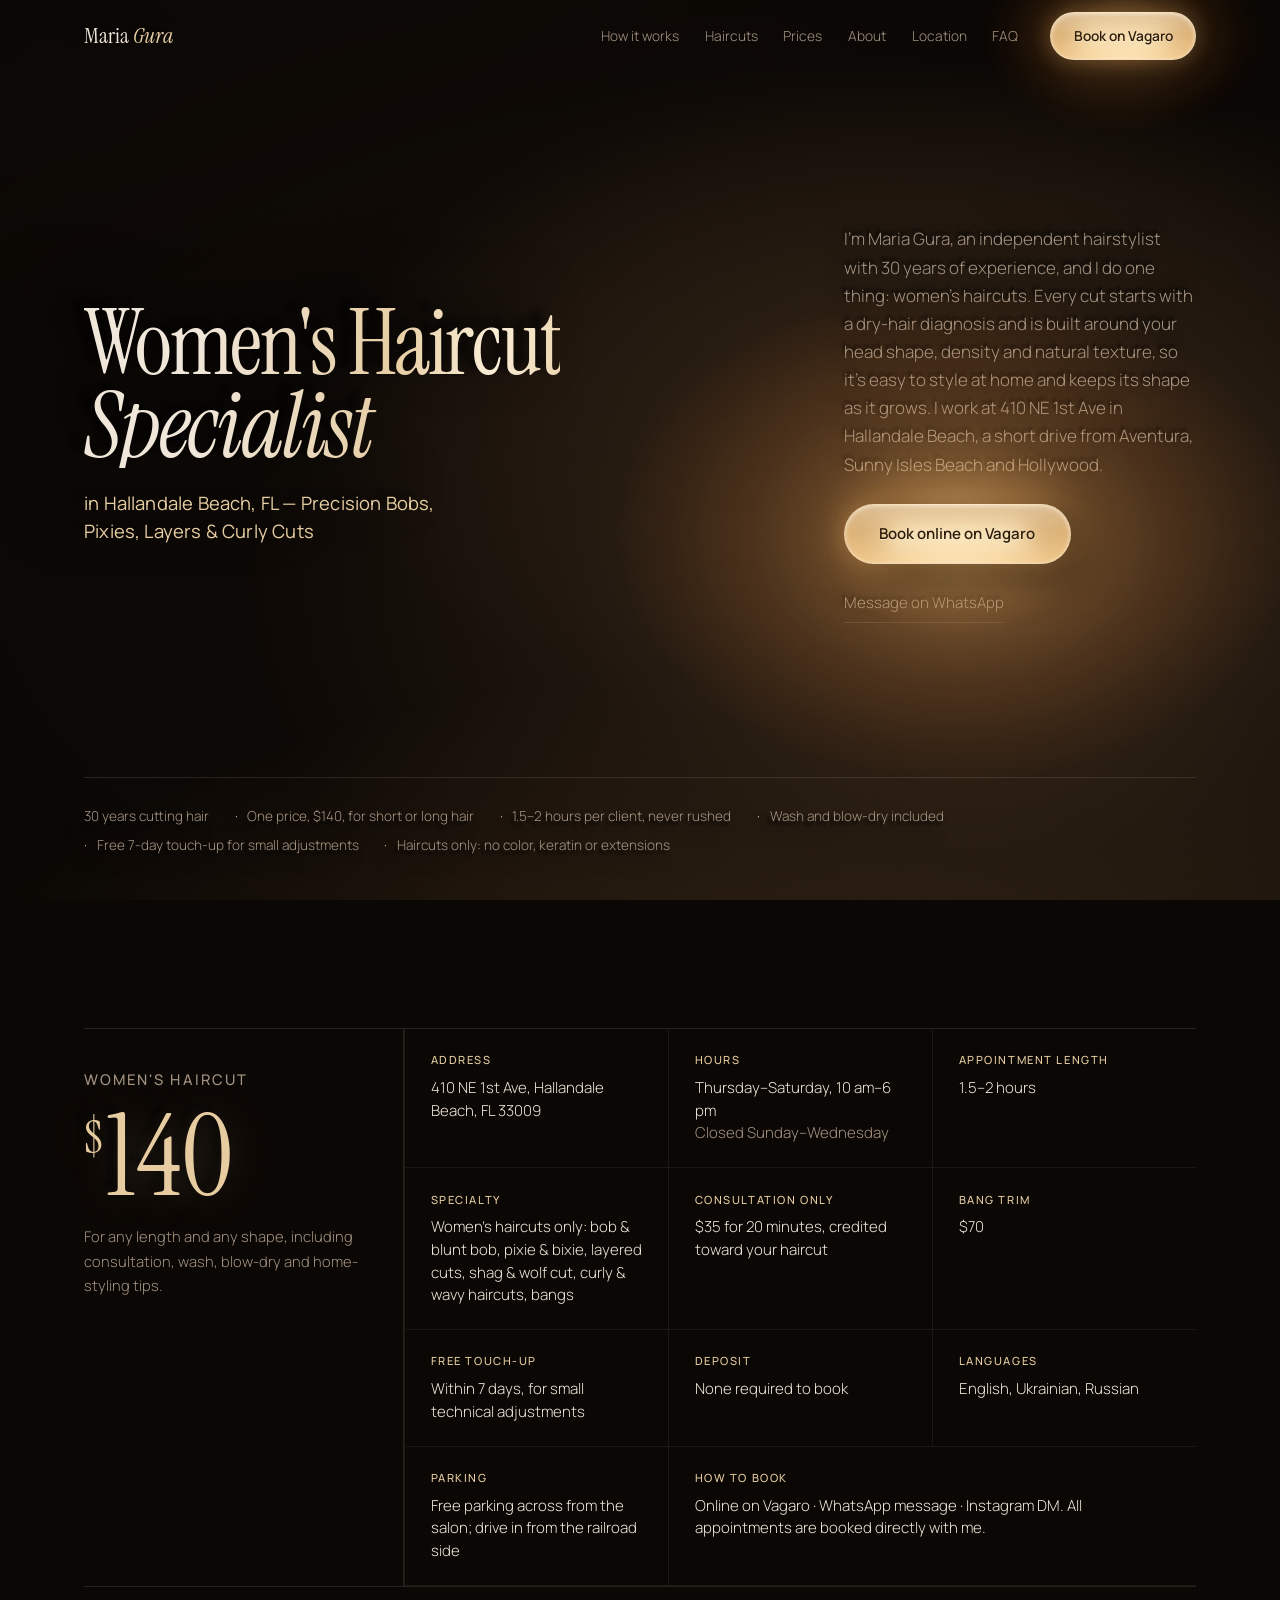
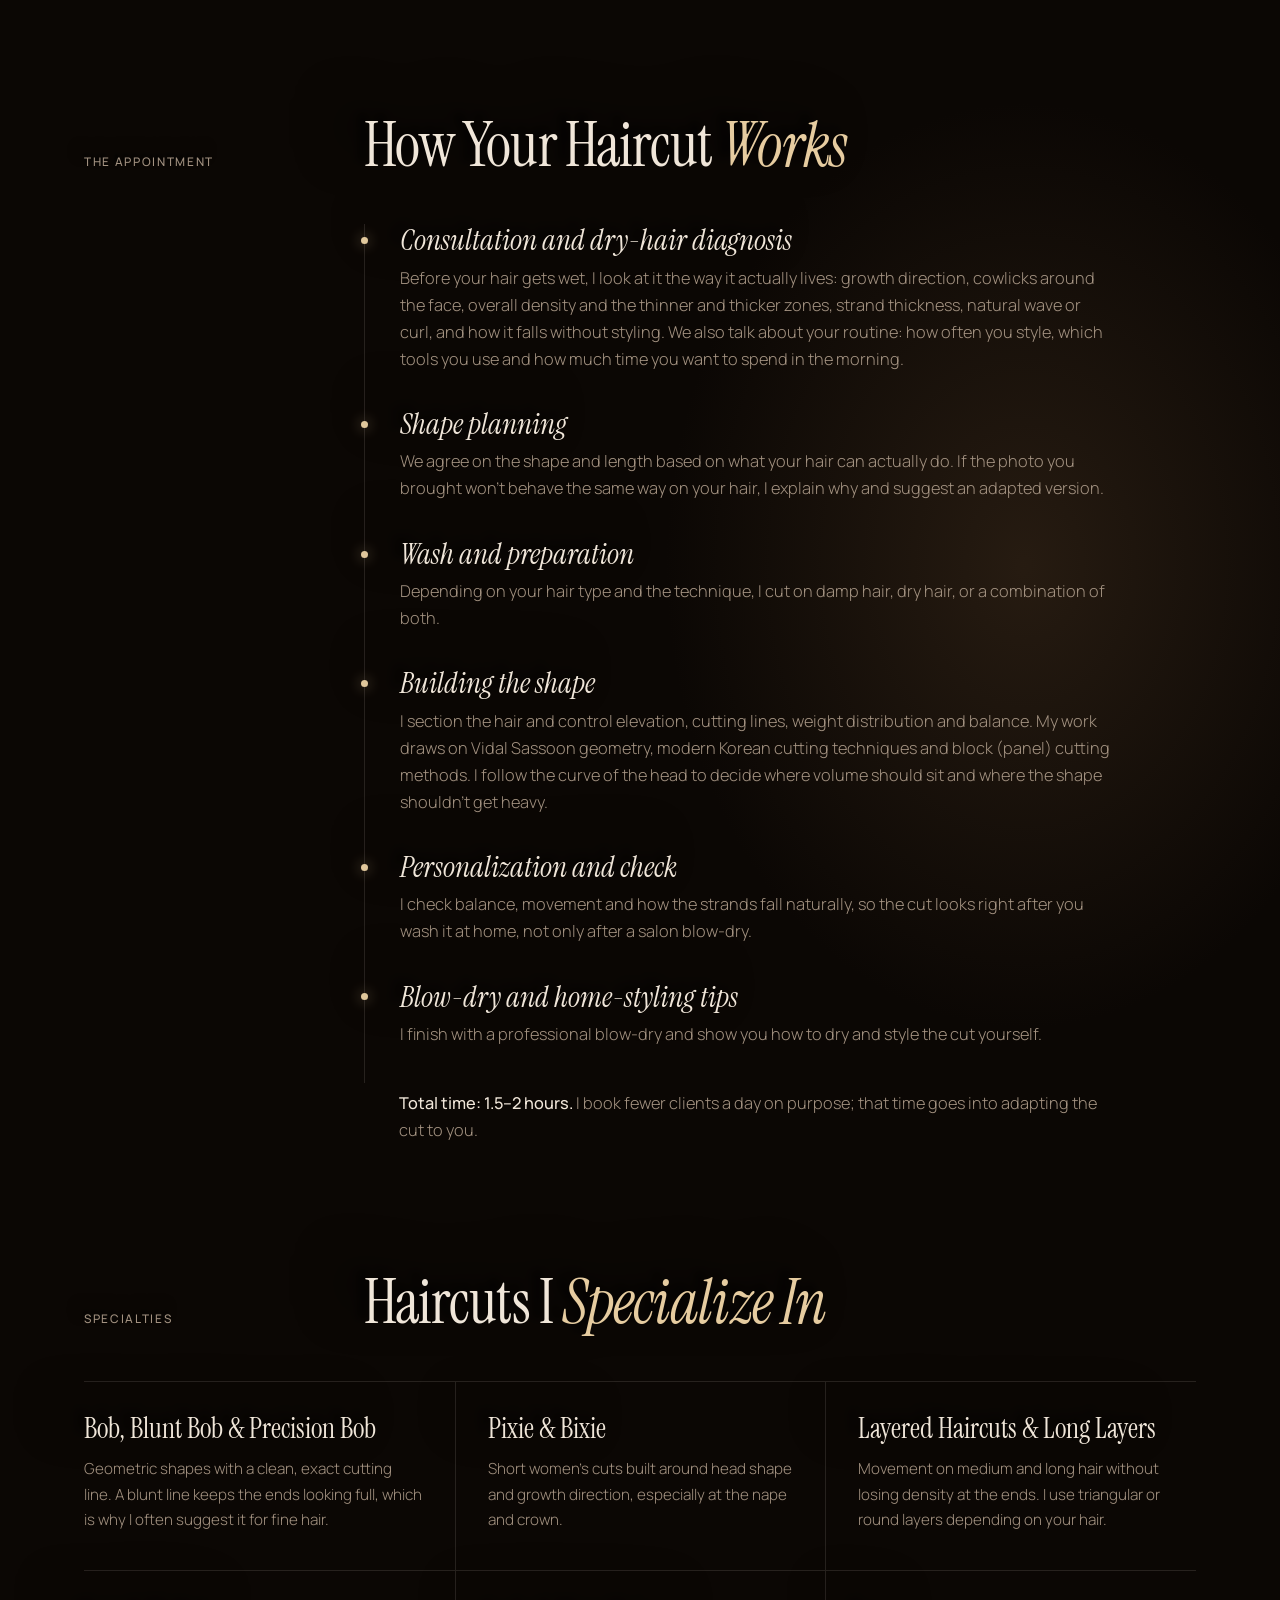
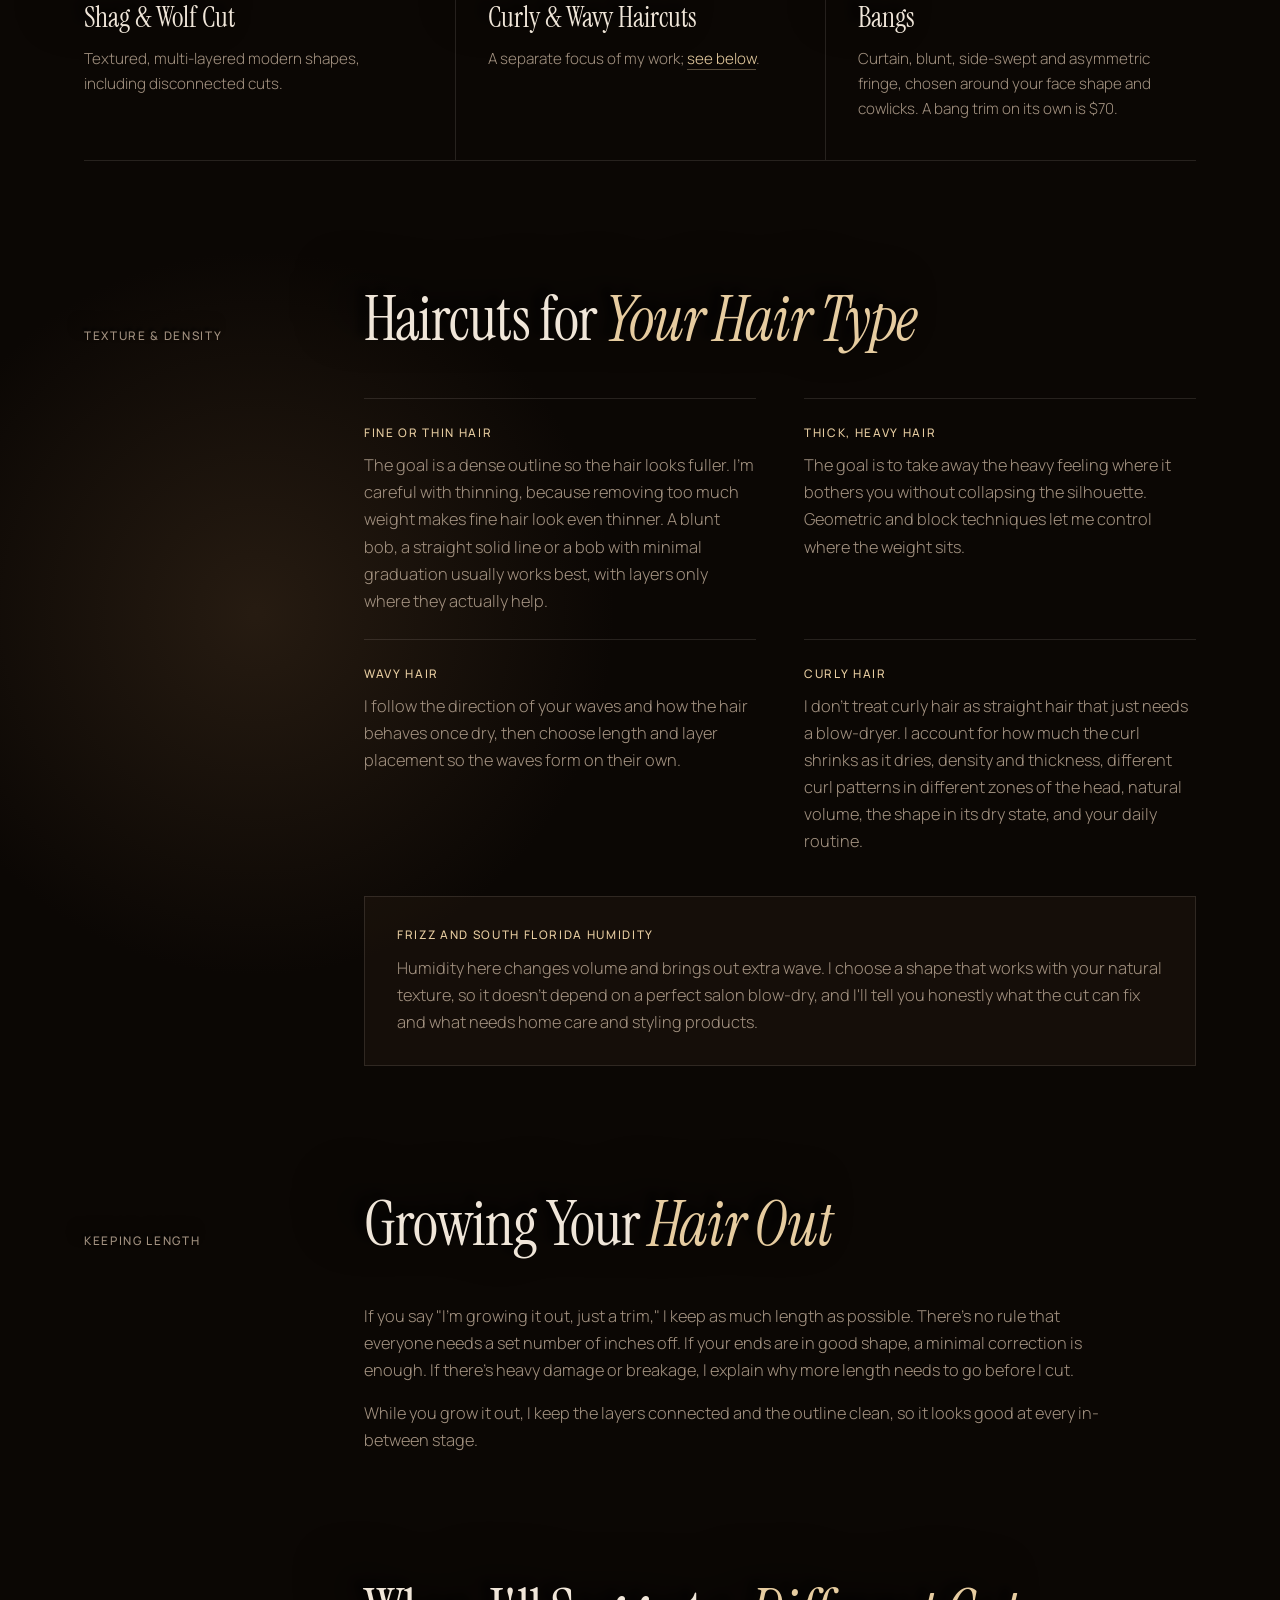
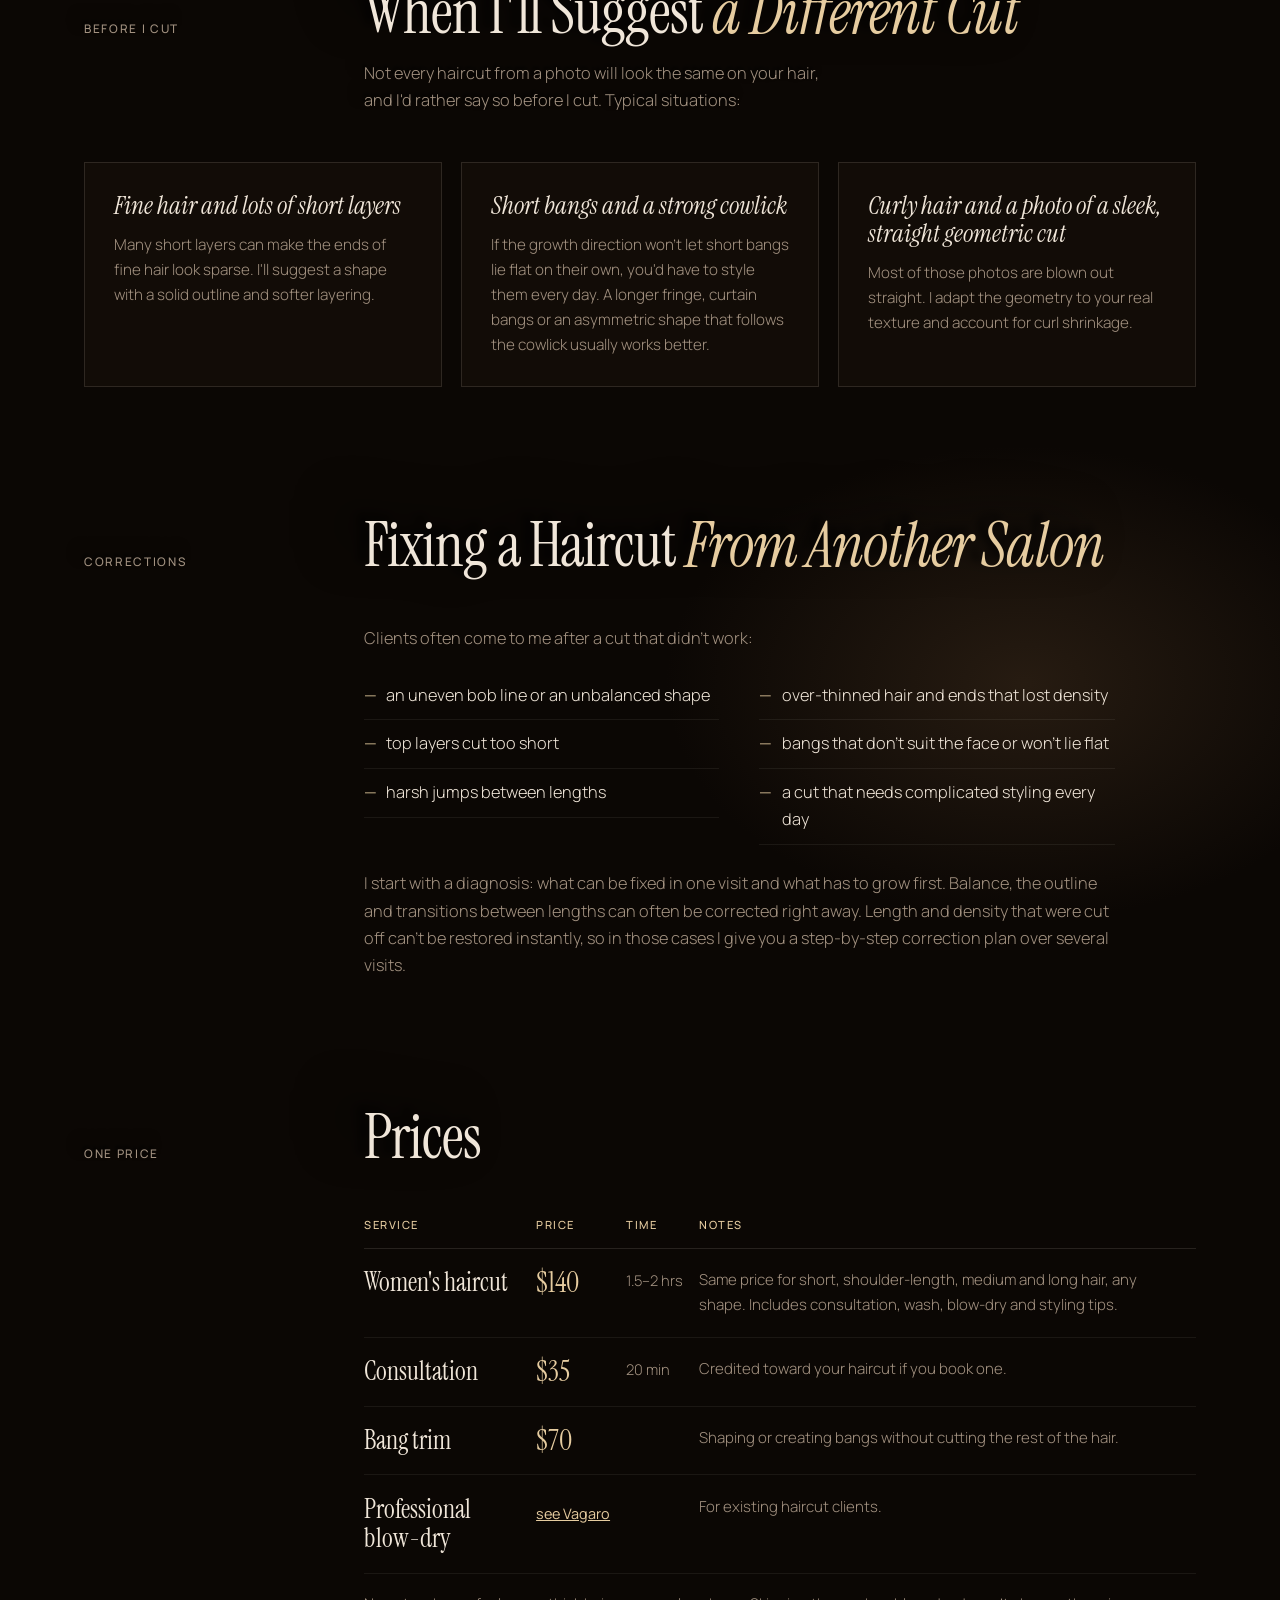
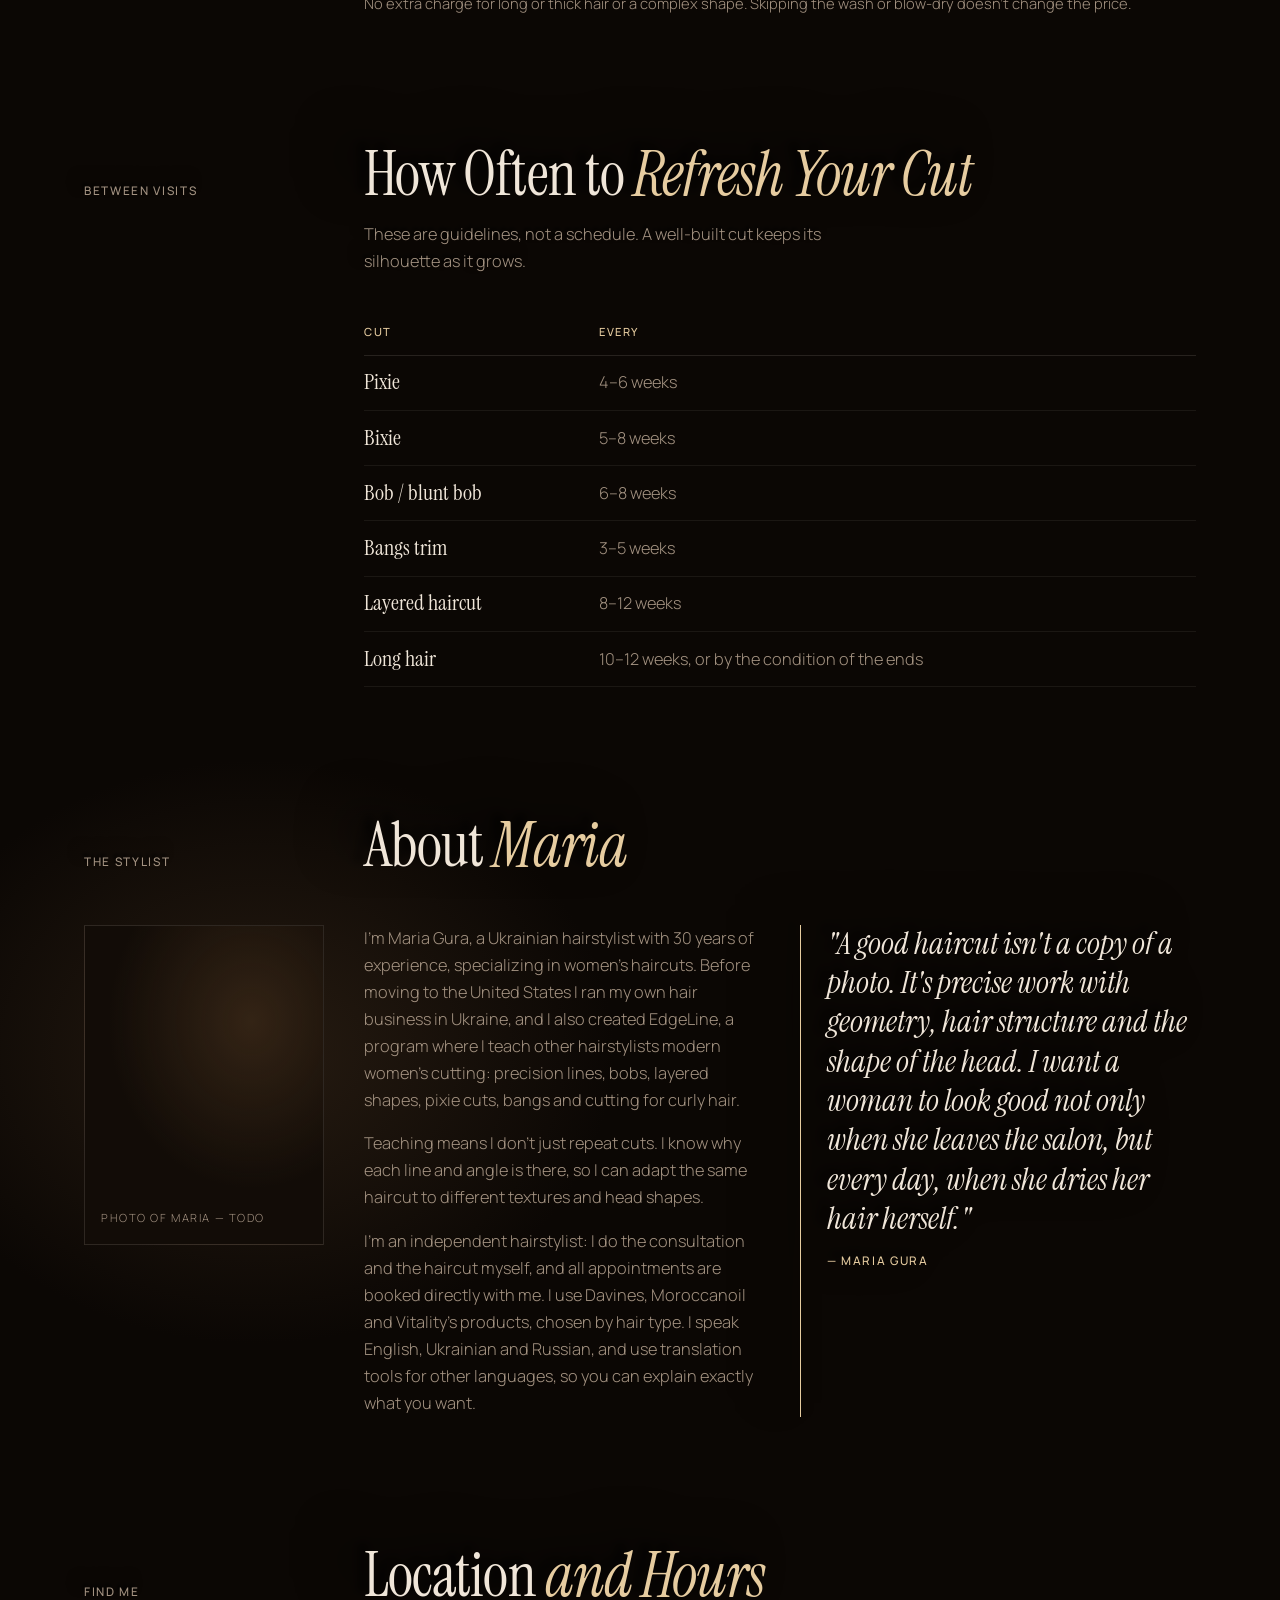
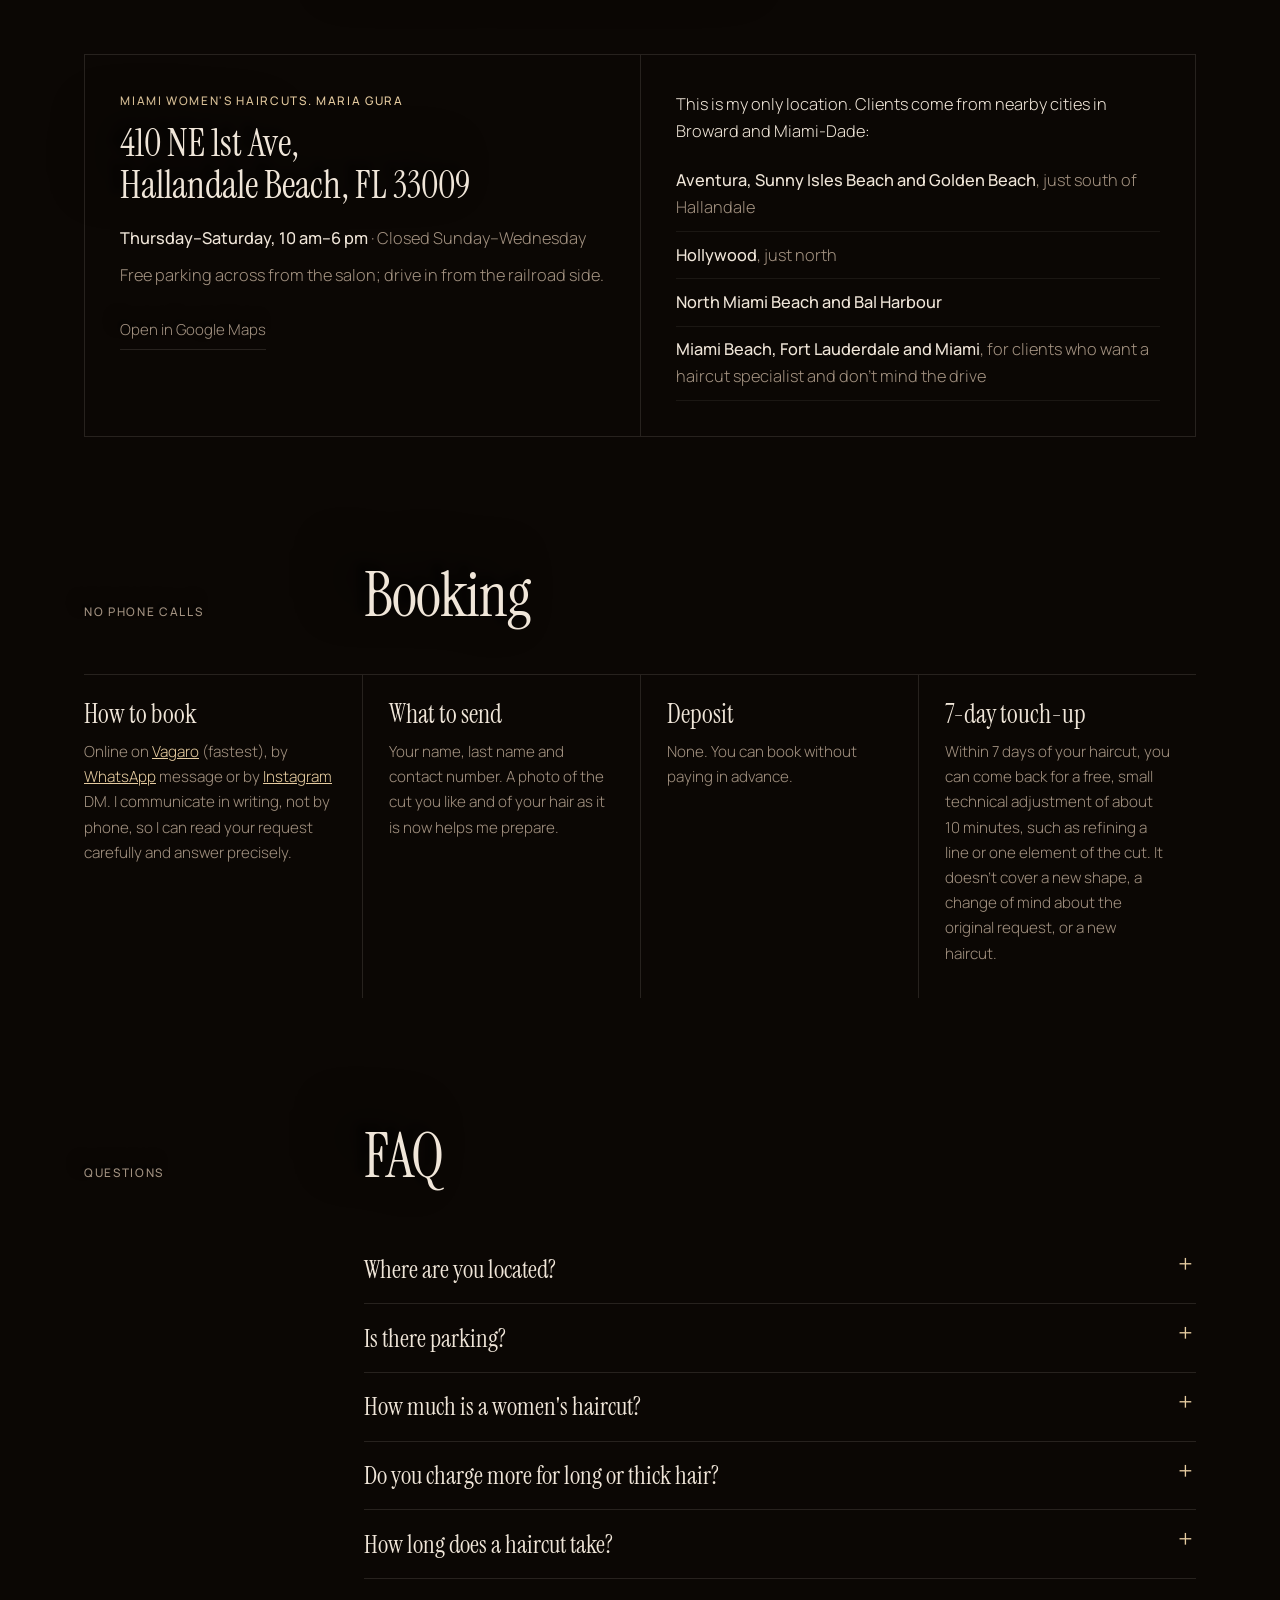
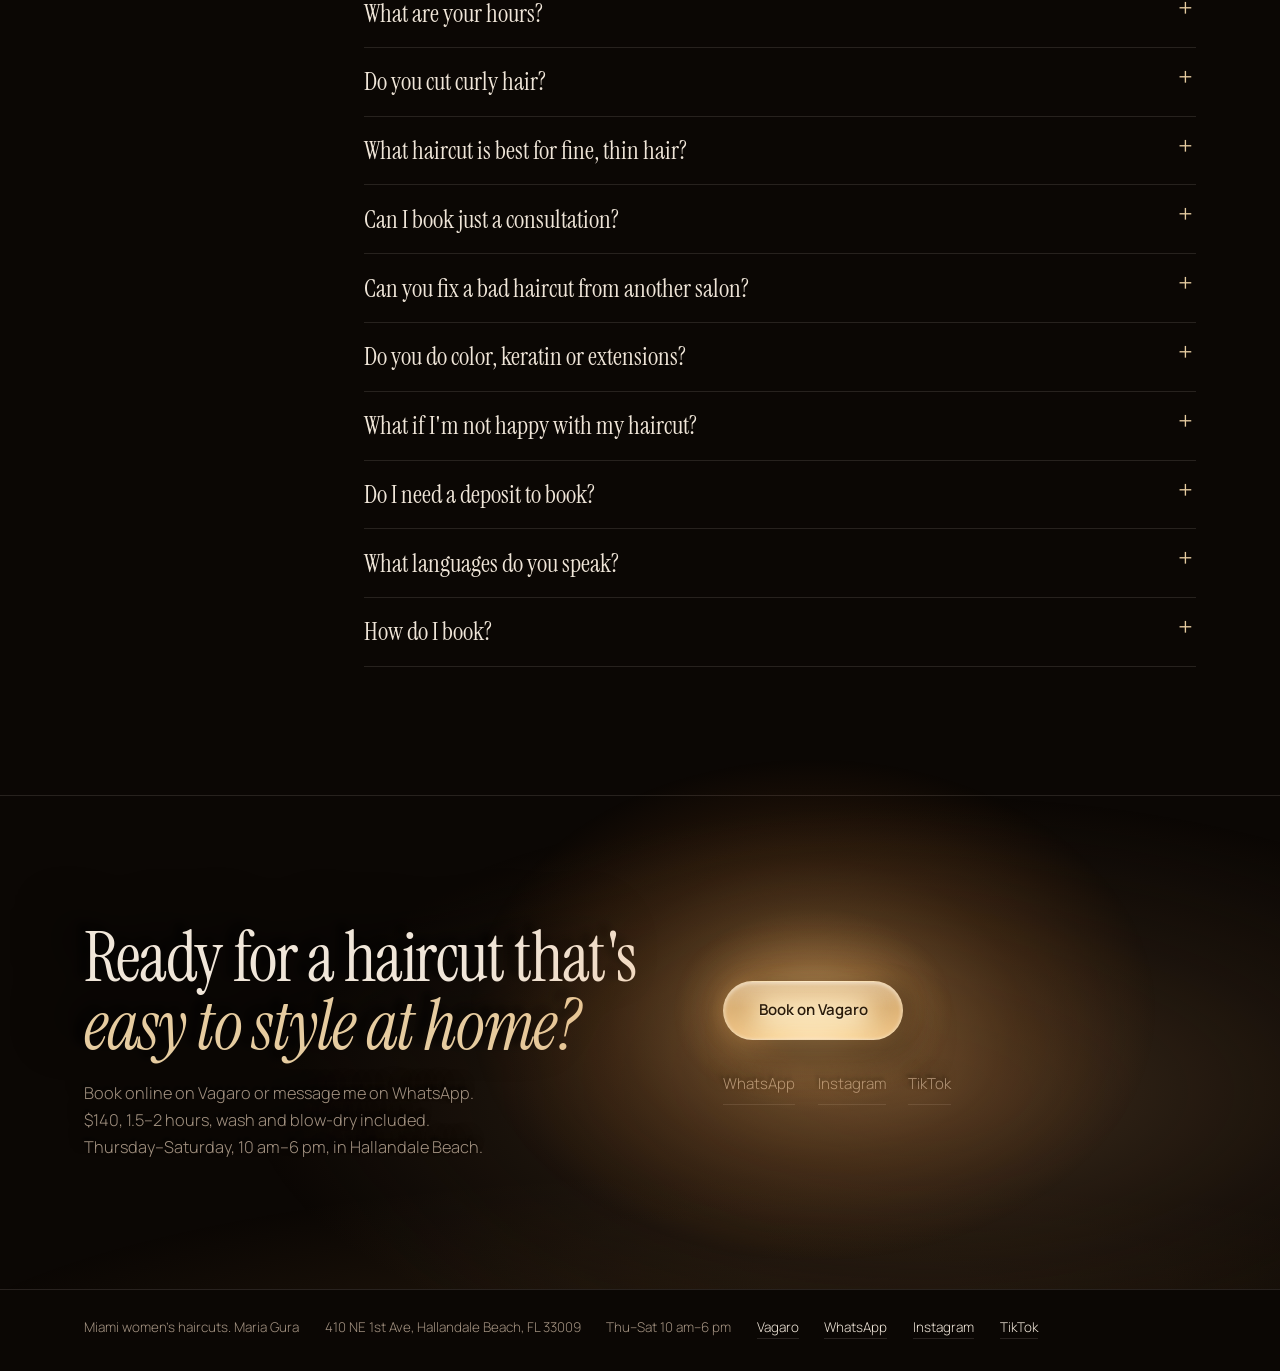
==== index.html @ 1fd7c404 "initial commit - quick launch" ====
<!DOCTYPE html>
<html lang="en">
<head>
<meta charset="utf-8">
<meta name="viewport" content="width=device-width, initial-scale=1">
<title>Miami women's haircuts. Maria Gura | Women's Haircut Specialist, Hallandale Beach FL</title>
<meta name="description" content="Women's haircut specialist in Hallandale Beach, FL, with 30 years of experience. Precision bobs, pixie cuts, layers and curly haircuts. $140 for any length, wash and blow-dry included. Thu–Sat 10–6.">
<meta property="og:title" content="Maria Gura | Women's Haircut Specialist, Hallandale Beach FL">
<meta property="og:description" content="Precision bobs, pixies, layers and curly cuts. $140 for any length, wash and blow-dry included. Thu–Sat 10–6.">
<meta property="og:type" content="website">
<meta name="theme-color" content="#0B0704">
<!-- TODO: canonical + og:image once the domain and photos exist -->
<link rel="preconnect" href="https://fonts.googleapis.com">
<link rel="preconnect" href="https://fonts.gstatic.com" crossorigin>
<link href="https://fonts.googleapis.com/css2?family=Instrument+Serif:ital@0;1&family=Manrope:wght@300;400;500;600&display=swap" rel="stylesheet">
<script type="application/ld+json">
{
  "@context": "https://schema.org",
  "@type": "HairSalon",
  "name": "Miami women's haircuts. Maria Gura",
  "description": "Women's haircut specialist with 30 years of experience. Precision bobs, pixie cuts, layered and curly haircuts.",
  "address": {
    "@type": "PostalAddress",
    "streetAddress": "410 NE 1st Ave",
    "addressLocality": "Hallandale Beach",
    "addressRegion": "FL",
    "postalCode": "33009",
    "addressCountry": "US"
  },
  "openingHoursSpecification": [{
    "@type": "OpeningHoursSpecification",
    "dayOfWeek": ["Thursday", "Friday", "Saturday"],
    "opens": "10:00",
    "closes": "18:00"
  }],
  "priceRange": "$$",
  "knowsLanguage": ["en", "uk", "ru"],
  "areaServed": ["Hallandale Beach", "Aventura", "Sunny Isles Beach", "Golden Beach", "Hollywood", "North Miami Beach", "Bal Harbour", "Miami Beach", "Fort Lauderdale", "Miami"],
  "employee": { "@type": "Person", "name": "Maria Gura", "jobTitle": "Hairstylist" },
  "makesOffer": [
    { "@type": "Offer", "itemOffered": { "@type": "Service", "name": "Women's haircut" }, "price": "140", "priceCurrency": "USD" },
    { "@type": "Offer", "itemOffered": { "@type": "Service", "name": "Consultation (20 min)" }, "price": "35", "priceCurrency": "USD" },
    { "@type": "Offer", "itemOffered": { "@type": "Service", "name": "Bang trim" }, "price": "70", "priceCurrency": "USD" }
  ]
}
</script>
<script type="application/ld+json">
{
 "@context": "https://schema.org",
 "@type": "FAQPage",
 "mainEntity": [
  {
   "@type": "Question",
   "name": "Where are you located?",
   "acceptedAnswer": {
    "@type": "Answer",
    "text": "410 NE 1st Ave, Hallandale Beach, FL 33009, a short drive from Aventura, Sunny Isles Beach and Hollywood."
   }
  },
  {
   "@type": "Question",
   "name": "Is there parking?",
   "acceptedAnswer": {
    "@type": "Answer",
    "text": "Yes, free parking across from the salon. Drive in from the railroad side."
   }
  },
  {
   "@type": "Question",
   "name": "How much is a women's haircut?",
   "acceptedAnswer": {
    "@type": "Answer",
    "text": "$140, whatever your hair length or the shape you choose. The price includes the consultation, wash, blow-dry and home-styling tips."
   }
  },
  {
   "@type": "Question",
   "name": "Do you charge more for long or thick hair?",
   "acceptedAnswer": {
    "@type": "Answer",
    "text": "No. Short, shoulder-length, medium and long hair all cost the same, and complex shapes have no extra fee."
   }
  },
  {
   "@type": "Question",
   "name": "How long does a haircut take?",
   "acceptedAnswer": {
    "@type": "Answer",
    "text": "1.5–2 hours, including consultation, dry-hair diagnosis, the cut, wash and blow-dry."
   }
  },
  {
   "@type": "Question",
   "name": "What are your hours?",
   "acceptedAnswer": {
    "@type": "Answer",
    "text": "Thursday to Saturday, 10 am to 6 pm. Closed Sunday through Wednesday."
   }
  },
  {
   "@type": "Question",
   "name": "Do you cut curly hair?",
   "acceptedAnswer": {
    "@type": "Answer",
    "text": "Yes, it's one of my main specialties. I cut with curl shrinkage and your curl pattern in mind and build the shape for how your hair looks dry, not blown straight."
   }
  },
  {
   "@type": "Question",
   "name": "What haircut is best for fine, thin hair?",
   "acceptedAnswer": {
    "@type": "Answer",
    "text": "Usually a shape with a dense outline, like a blunt bob or a bob with minimal graduation, with layers only where they help. Over-thinning makes fine hair look thinner."
   }
  },
  {
   "@type": "Question",
   "name": "Can I book just a consultation?",
   "acceptedAnswer": {
    "@type": "Answer",
    "text": "Yes. It's $35 for 20 minutes, and the $35 is credited toward your haircut if you book one."
   }
  },
  {
   "@type": "Question",
   "name": "Can you fix a bad haircut from another salon?",
   "acceptedAnswer": {
    "@type": "Answer",
    "text": "Often, yes. Balance, the outline and harsh transitions can usually be corrected in one visit. If too much length or density was removed, I'll give you a step-by-step plan while it grows back."
   }
  },
  {
   "@type": "Question",
   "name": "Do you do color, keratin or extensions?",
   "acceptedAnswer": {
    "@type": "Answer",
    "text": "No, I only do haircuts. If you need color, I can help you book with a colorist."
   }
  },
  {
   "@type": "Question",
   "name": "What if I'm not happy with my haircut?",
   "acceptedAnswer": {
    "@type": "Answer",
    "text": "Within 7 days you can come back for a free small technical adjustment (about 10 minutes). It doesn't include changing the shape or a new haircut."
   }
  },
  {
   "@type": "Question",
   "name": "Do I need a deposit to book?",
   "acceptedAnswer": {
    "@type": "Answer",
    "text": "No deposit is required."
   }
  },
  {
   "@type": "Question",
   "name": "What languages do you speak?",
   "acceptedAnswer": {
    "@type": "Answer",
    "text": "English, Ukrainian and Russian. For other languages I use translation tools."
   }
  },
  {
   "@type": "Question",
   "name": "How do I book?",
   "acceptedAnswer": {
    "@type": "Answer",
    "text": "Online on Vagaro, by WhatsApp message or by Instagram DM. I don't take phone calls; written messages let me answer precisely."
   }
  }
 ]
}
</script>
<link rel="stylesheet" href="css/style.css">
<script src="js/main.js" defer></script>
</head>
<body>

<!--
  LINKS — replace the placeholders before going live:
  VAGARO    → Maria's Vagaro booking page
  WHATSAPP  → https://wa.me/1XXXXXXXXXX
  INSTAGRAM → https://instagram.com/...
  TIKTOK    → https://tiktok.com/@...
  Search for href="#vagaro", "#whatsapp", "#instagram", "#tiktok".
-->

<div class="grain" aria-hidden="true"></div>

<header class="top" id="top-bar">
  <div class="wrap">
    <a class="mark" href="#top">Maria <em>Gura</em></a>
    <nav aria-label="Sections">
      <a href="#process">How it works</a>
      <a href="#cuts">Haircuts</a>
      <a href="#prices">Prices</a>
      <a href="#about">About</a>
      <a href="#location">Location</a>
      <a href="#faq">FAQ</a>
    </nav>
    <span class="lamp small"><a class="book" href="#vagaro"><span>Book on Vagaro</span></a></span>
  </div>
</header>

<main id="top">

<section class="stage">
  <div class="center wrap">
    <h1 class="headline">
      <span>Women's Haircut</span>
      <span><em>Specialist</em></span>
      <small>in Hallandale Beach, FL — Precision Bobs, Pixies, Layers &amp; Curly Cuts</small>
    </h1>
    <p class="lede">I'm Maria Gura, an independent hairstylist with 30 years of experience, and I do one thing: women's haircuts. Every cut starts with a dry-hair diagnosis and is built around your head shape, density and natural texture, so it's easy to style at home and keeps its shape as it grows. I work at 410 NE 1st Ave in Hallandale Beach, a short drive from Aventura, Sunny Isles Beach and Hollywood.</p>
    <div class="actions">
      <span class="lamp"><a class="book" href="#vagaro"><span>Book online on Vagaro</span></a></span>
      <a class="quiet" href="#whatsapp">Message on WhatsApp</a>
    </div>
  </div>
  <div class="wrap">
    <ul class="proof" aria-label="Why clients choose Maria">
      <li>30 years cutting hair</li>
      <li>One price, $140, for short or long hair</li>
      <li>1.5–2 hours per client, never rushed</li>
      <li>Wash and blow-dry included</li>
      <li>Free 7-day touch-up for small adjustments</li>
      <li>Haircuts only: no color, keratin or extensions</li>
    </ul>
  </div>
</section>

<section class="s" aria-label="At a glance">
  <div class="wrap">
    <div class="facts">
      <div class="price-big">
        <p class="eyebrow" style="margin:0 0 .8rem">Women's haircut</p>
        <div class="num"><sup>$</sup>140</div>
        <p>For any length and any shape, including consultation, wash, blow-dry and home-styling tips.</p>
      </div>
      <dl>
        <div><dt>Address</dt><dd>410 NE 1st Ave, Hallandale Beach, FL 33009</dd></div>
        <div><dt>Hours</dt><dd>Thursday–Saturday, 10 am–6 pm<br><span>Closed Sunday–Wednesday</span></dd></div>
        <div><dt>Appointment length</dt><dd>1.5–2 hours</dd></div>
        <div><dt>Specialty</dt><dd>Women's haircuts only: bob &amp; blunt bob, pixie &amp; bixie, layered cuts, shag &amp; wolf cut, curly &amp; wavy haircuts, bangs</dd></div>
        <div><dt>Consultation only</dt><dd>$35 for 20 minutes, credited toward your haircut</dd></div>
        <div><dt>Bang trim</dt><dd>$70</dd></div>
        <div><dt>Free touch-up</dt><dd>Within 7 days, for small technical adjustments</dd></div>
        <div><dt>Deposit</dt><dd>None required to book</dd></div>
        <div><dt>Languages</dt><dd>English, Ukrainian, Russian</dd></div>
        <div><dt>Parking</dt><dd>Free parking across from the salon; drive in from the railroad side</dd></div>
        <div style="grid-column:span 2"><dt>How to book</dt><dd>Online on Vagaro · WhatsApp message · Instagram DM. All appointments are booked directly with me.</dd></div>
      </dl>
    </div>
  </div>
</section>

<section class="s warm-r" id="process">
  <div class="wrap">
    <div class="s-head">
      <p class="eyebrow">The appointment</p>
      <h2>How Your Haircut <em>Works</em></h2>
    </div>
    <div class="two">
      <div></div>
      <div>
        <ol class="process">
          <li><h3>Consultation and dry-hair diagnosis</h3><p>Before your hair gets wet, I look at it the way it actually lives: growth direction, cowlicks around the face, overall density and the thinner and thicker zones, strand thickness, natural wave or curl, and how it falls without styling. We also talk about your routine: how often you style, which tools you use and how much time you want to spend in the morning.</p></li>
          <li><h3>Shape planning</h3><p>We agree on the shape and length based on what your hair can actually do. If the photo you brought won't behave the same way on your hair, I explain why and suggest an adapted version.</p></li>
          <li><h3>Wash and preparation</h3><p>Depending on your hair type and the technique, I cut on damp hair, dry hair, or a combination of both.</p></li>
          <li><h3>Building the shape</h3><p>I section the hair and control elevation, cutting lines, weight distribution and balance. My work draws on Vidal Sassoon geometry, modern Korean cutting techniques and block (panel) cutting methods. I follow the curve of the head to decide where volume should sit and where the shape shouldn't get heavy.</p></li>
          <li><h3>Personalization and check</h3><p>I check balance, movement and how the strands fall naturally, so the cut looks right after you wash it at home, not only after a salon blow-dry.</p></li>
          <li><h3>Blow-dry and home-styling tips</h3><p>I finish with a professional blow-dry and show you how to dry and style the cut yourself.</p></li>
        </ol>
        <p class="total"><b>Total time: 1.5–2 hours.</b> <span class="soft">I book fewer clients a day on purpose; that time goes into adapting the cut to you.</span></p>
      </div>
    </div>
  </div>
</section>

<section class="s" id="cuts">
  <div class="wrap">
    <div class="s-head">
      <p class="eyebrow">Specialties</p>
      <h2>Haircuts I <em>Specialize In</em></h2>
    </div>
    <div class="cuts">
      <article class="cut"><h3>Bob, Blunt Bob &amp; Precision Bob</h3><p>Geometric shapes with a clean, exact cutting line. A blunt line keeps the ends looking full, which is why I often suggest it for fine hair.</p></article>
      <article class="cut"><h3>Pixie &amp; Bixie</h3><p>Short women's cuts built around head shape and growth direction, especially at the nape and crown.</p></article>
      <article class="cut"><h3>Layered Haircuts &amp; Long Layers</h3><p>Movement on medium and long hair without losing density at the ends. I use triangular or round layers depending on your hair.</p></article>
      <article class="cut"><h3>Shag &amp; Wolf Cut</h3><p>Textured, multi-layered modern shapes, including disconnected cuts.</p></article>
      <article class="cut"><h3>Curly &amp; Wavy Haircuts</h3><p>A separate focus of my work; <a href="#types">see below</a>.</p></article>
      <article class="cut"><h3>Bangs</h3><p>Curtain, blunt, side-swept and asymmetric fringe, chosen around your face shape and cowlicks. A bang trim on its own is $70.</p></article>
    </div>
  </div>
</section>

<section class="s warm-l" id="types">
  <div class="wrap">
    <div class="s-head">
      <p class="eyebrow">Texture &amp; density</p>
      <h2>Haircuts for <em>Your Hair Type</em></h2>
    </div>
    <div class="two">
      <div></div>
      <div class="types">
        <div class="type"><h3>Fine or thin hair</h3><p>The goal is a dense outline so the hair looks fuller. I'm careful with thinning, because removing too much weight makes fine hair look even thinner. A blunt bob, a straight solid line or a bob with minimal graduation usually works best, with layers only where they actually help.</p></div>
        <div class="type"><h3>Thick, heavy hair</h3><p>The goal is to take away the heavy feeling where it bothers you without collapsing the silhouette. Geometric and block techniques let me control where the weight sits.</p></div>
        <div class="type"><h3>Wavy hair</h3><p>I follow the direction of your waves and how the hair behaves once dry, then choose length and layer placement so the waves form on their own.</p></div>
        <div class="type"><h3>Curly hair</h3><p>I don't treat curly hair as straight hair that just needs a blow-dryer. I account for how much the curl shrinks as it dries, density and thickness, different curl patterns in different zones of the head, natural volume, the shape in its dry state, and your daily routine.</p></div>
        <div class="type wide"><h3>Frizz and South Florida humidity</h3><p>Humidity here changes volume and brings out extra wave. I choose a shape that works with your natural texture, so it doesn't depend on a perfect salon blow-dry, and I'll tell you honestly what the cut can fix and what needs home care and styling products.</p></div>
      </div>
    </div>
  </div>
</section>

<section class="s" id="grow">
  <div class="wrap">
    <div class="s-head">
      <p class="eyebrow">Keeping length</p>
      <h2>Growing Your <em>Hair Out</em></h2>
    </div>
    <div class="two">
      <div></div>
      <div class="prose">
        <p>If you say "I'm growing it out, just a trim," I keep as much length as possible. There's no rule that everyone needs a set number of inches off. If your ends are in good shape, a minimal correction is enough. If there's heavy damage or breakage, I explain why more length needs to go before I cut.</p>
        <p>While you grow it out, I keep the layers connected and the outline clean, so it looks good at every in-between stage.</p>
      </div>
    </div>
  </div>
</section>

<section class="s" id="honest">
  <div class="wrap">
    <div class="s-head">
      <p class="eyebrow">Before I cut</p>
      <div>
        <h2>When I'll Suggest <em>a Different Cut</em></h2>
        <p>Not every haircut from a photo will look the same on your hair, and I'd rather say so before I cut. Typical situations:</p>
      </div>
    </div>
    <div class="cases">
      <div class="case"><h3>Fine hair and lots of short layers</h3><p>Many short layers can make the ends of fine hair look sparse. I'll suggest a shape with a solid outline and softer layering.</p></div>
      <div class="case"><h3>Short bangs and a strong cowlick</h3><p>If the growth direction won't let short bangs lie flat on their own, you'd have to style them every day. A longer fringe, curtain bangs or an asymmetric shape that follows the cowlick usually works better.</p></div>
      <div class="case"><h3>Curly hair and a photo of a sleek, straight geometric cut</h3><p>Most of those photos are blown out straight. I adapt the geometry to your real texture and account for curl shrinkage.</p></div>
    </div>
  </div>
</section>

<section class="s warm-r" id="fix">
  <div class="wrap">
    <div class="s-head">
      <p class="eyebrow">Corrections</p>
      <h2>Fixing a Haircut <em>From Another Salon</em></h2>
    </div>
    <div class="two">
      <div></div>
      <div class="prose">
        <p>Clients often come to me after a cut that didn't work:</p>
        <ul class="fixes">
          <li>an uneven bob line or an unbalanced shape</li>
          <li>top layers cut too short</li>
          <li>harsh jumps between lengths</li>
          <li>over-thinned hair and ends that lost density</li>
          <li>bangs that don't suit the face or won't lie flat</li>
          <li>a cut that needs complicated styling every day</li>
        </ul>
        <p>I start with a diagnosis: what can be fixed in one visit and what has to grow first. Balance, the outline and transitions between lengths can often be corrected right away. Length and density that were cut off can't be restored instantly, so in those cases I give you a step-by-step correction plan over several visits.</p>
      </div>
    </div>
  </div>
</section>

<section class="s" id="prices">
  <div class="wrap">
    <div class="s-head">
      <p class="eyebrow">One price</p>
      <h2>Prices</h2>
    </div>
    <div class="two">
      <div></div>
      <div>
        <table class="price-table">
          <thead><tr><th>Service</th><th>Price</th><th>Time</th><th>Notes</th></tr></thead>
          <tbody>
            <tr><td class="svc">Women's haircut</td><td class="price">$140</td><td class="time">1.5–2 hrs</td><td class="note">Same price for short, shoulder-length, medium and long hair, any shape. Includes consultation, wash, blow-dry and styling tips.</td></tr>
            <tr><td class="svc">Consultation</td><td class="price">$35</td><td class="time">20 min</td><td class="note">Credited toward your haircut if you book one.</td></tr>
            <tr><td class="svc">Bang trim</td><td class="price">$70</td><td class="time"></td><td class="note">Shaping or creating bangs without cutting the rest of the hair.</td></tr>
            <tr><td class="svc">Professional blow-dry</td><td class="price"><a href="#vagaro">see Vagaro</a></td><td class="time"></td><td class="note">For existing haircut clients.</td></tr>
          </tbody>
        </table>
        <p class="fine">No extra charge for long or thick hair or a complex shape. Skipping the wash or blow-dry doesn't change the price.</p>
      </div>
    </div>
  </div>
</section>

<section class="s" id="refresh">
  <div class="wrap">
    <div class="s-head">
      <p class="eyebrow">Between visits</p>
      <div>
        <h2>How Often to <em>Refresh Your Cut</em></h2>
        <p>These are guidelines, not a schedule. A well-built cut keeps its silhouette as it grows.</p>
      </div>
    </div>
    <div class="two">
      <div></div>
      <table class="refresh">
        <thead><tr><th>Cut</th><th>Every</th></tr></thead>
        <tbody>
          <tr><td>Pixie</td><td>4–6 weeks</td></tr>
          <tr><td>Bixie</td><td>5–8 weeks</td></tr>
          <tr><td>Bob / blunt bob</td><td>6–8 weeks</td></tr>
          <tr><td>Bangs trim</td><td>3–5 weeks</td></tr>
          <tr><td>Layered haircut</td><td>8–12 weeks</td></tr>
          <tr><td>Long hair</td><td>10–12 weeks, or by the condition of the ends</td></tr>
        </tbody>
      </table>
    </div>
  </div>
</section>

<section class="s warm-l" id="about">
  <div class="wrap">
    <div class="s-head">
      <p class="eyebrow">The stylist</p>
      <h2>About <em>Maria</em></h2>
    </div>
    <div class="about">
      <div class="photo-slot">Photo of Maria — TODO</div>
      <div class="prose">
        <p>I'm Maria Gura, a Ukrainian hairstylist with 30 years of experience, specializing in women's haircuts. Before moving to the United States I ran my own hair business in Ukraine, and I also created EdgeLine, a program where I teach other hairstylists modern women's cutting: precision lines, bobs, layered shapes, pixie cuts, bangs and cutting for curly hair.</p>
        <p>Teaching means I don't just repeat cuts. I know why each line and angle is there, so I can adapt the same haircut to different textures and head shapes.</p>
        <p>I'm an independent hairstylist: I do the consultation and the haircut myself, and all appointments are booked directly with me. I use Davines, Moroccanoil and Vitality's products, chosen by hair type. I speak English, Ukrainian and Russian, and use translation tools for other languages, so you can explain exactly what you want.</p>
      </div>
      <blockquote>"A good haircut isn't a copy of a photo. It's precise work with geometry, hair structure and the shape of the head. I want a woman to look good not only when she leaves the salon, but every day, when she dries her hair herself."<cite>— Maria Gura</cite></blockquote>
    </div>
  </div>
</section>

<section class="s" id="location">
  <div class="wrap">
    <div class="s-head">
      <p class="eyebrow">Find me</p>
      <h2>Location <em>and Hours</em></h2>
    </div>
    <div class="loc">
      <div>
        <p class="eyebrow">Miami women's haircuts. Maria Gura</p>
        <p class="addr">410 NE 1st Ave,<br>Hallandale Beach, FL 33009</p>
        <p><b>Thursday–Saturday, 10 am–6 pm</b> <span class="soft">· Closed Sunday–Wednesday</span></p>
        <p class="soft" style="margin-top:.6rem">Free parking across from the salon; drive in from the railroad side.</p>
        <a class="quiet" href="https://www.google.com/maps/search/?api=1&amp;query=410+NE+1st+Ave+Hallandale+Beach+FL+33009">Open in Google Maps</a>
      </div>
      <div>
        <p style="margin-bottom:.8rem">This is my only location. Clients come from nearby cities in Broward and Miami-Dade:</p>
        <ul>
          <li><b>Aventura, Sunny Isles Beach and Golden Beach</b>, just south of Hallandale</li>
          <li><b>Hollywood</b>, just north</li>
          <li><b>North Miami Beach and Bal Harbour</b></li>
          <li><b>Miami Beach, Fort Lauderdale and Miami</b>, for clients who want a haircut specialist and don't mind the drive</li>
        </ul>
      </div>
    </div>
  </div>
</section>

<section class="s" id="booking">
  <div class="wrap">
    <div class="s-head">
      <p class="eyebrow">No phone calls</p>
      <h2>Booking</h2>
    </div>
    <div class="book-grid">
      <div><h3>How to book</h3><p>Online on <a href="#vagaro">Vagaro</a> (fastest), by <a href="#whatsapp">WhatsApp</a> message or by <a href="#instagram">Instagram</a> DM. I communicate in writing, not by phone, so I can read your request carefully and answer precisely.</p></div>
      <div><h3>What to send</h3><p>Your name, last name and contact number. A photo of the cut you like and of your hair as it is now helps me prepare.</p></div>
      <div><h3>Deposit</h3><p>None. You can book without paying in advance.</p></div>
      <div><h3>7-day touch-up</h3><p>Within 7 days of your haircut, you can come back for a free, small technical adjustment of about 10 minutes, such as refining a line or one element of the cut. It doesn't cover a new shape, a change of mind about the original request, or a new haircut.</p></div>
    </div>
  </div>
</section>

<section class="s faq" id="faq">
  <div class="wrap">
    <div class="s-head">
      <p class="eyebrow">Questions</p>
      <h2>FAQ</h2>
    </div>
    <div class="two">
      <div></div>
      <div id="faq-list">
        <details><summary>Where are you located?</summary><p>410 NE 1st Ave, Hallandale Beach, FL 33009, a short drive from Aventura, Sunny Isles Beach and Hollywood.</p></details>
        <details><summary>Is there parking?</summary><p>Yes, free parking across from the salon. Drive in from the railroad side.</p></details>
        <details><summary>How much is a women's haircut?</summary><p>$140, whatever your hair length or the shape you choose. The price includes the consultation, wash, blow-dry and home-styling tips.</p></details>
        <details><summary>Do you charge more for long or thick hair?</summary><p>No. Short, shoulder-length, medium and long hair all cost the same, and complex shapes have no extra fee.</p></details>
        <details><summary>How long does a haircut take?</summary><p>1.5–2 hours, including consultation, dry-hair diagnosis, the cut, wash and blow-dry.</p></details>
        <details><summary>What are your hours?</summary><p>Thursday to Saturday, 10 am to 6 pm. Closed Sunday through Wednesday.</p></details>
        <details><summary>Do you cut curly hair?</summary><p>Yes, it's one of my main specialties. I cut with curl shrinkage and your curl pattern in mind and build the shape for how your hair looks dry, not blown straight.</p></details>
        <details><summary>What haircut is best for fine, thin hair?</summary><p>Usually a shape with a dense outline, like a blunt bob or a bob with minimal graduation, with layers only where they help. Over-thinning makes fine hair look thinner.</p></details>
        <details><summary>Can I book just a consultation?</summary><p>Yes. It's $35 for 20 minutes, and the $35 is credited toward your haircut if you book one.</p></details>
        <details><summary>Can you fix a bad haircut from another salon?</summary><p>Often, yes. Balance, the outline and harsh transitions can usually be corrected in one visit. If too much length or density was removed, I'll give you a step-by-step plan while it grows back.</p></details>
        <details><summary>Do you do color, keratin or extensions?</summary><p>No, I only do haircuts. If you need color, I can help you book with a colorist.</p></details>
        <details><summary>What if I'm not happy with my haircut?</summary><p>Within 7 days you can come back for a free small technical adjustment (about 10 minutes). It doesn't include changing the shape or a new haircut.</p></details>
        <details><summary>Do I need a deposit to book?</summary><p>No deposit is required.</p></details>
        <details><summary>What languages do you speak?</summary><p>English, Ukrainian and Russian. For other languages I use translation tools.</p></details>
        <details><summary>How do I book?</summary><p>Online on Vagaro, by WhatsApp message or by Instagram DM. I don't take phone calls; written messages let me answer precisely.</p></details>
      </div>
    </div>
  </div>
</section>

<section class="cta">
  <div class="wrap cta-grid">
    <div>
      <h2>Ready for a haircut that's <em>easy to style at home?</em></h2>
      <p>Book online on Vagaro or message me on WhatsApp. $140, 1.5–2 hours, wash and blow-dry included. Thursday–Saturday, 10 am–6 pm, in Hallandale Beach.</p>
    </div>
    <div>
      <div class="actions">
        <span class="lamp"><a class="book" href="#vagaro"><span>Book on Vagaro</span></a></span>
      </div>
      <div class="links">
        <a class="quiet" href="#whatsapp">WhatsApp</a>
        <a class="quiet" href="#instagram">Instagram</a>
        <a class="quiet" href="#tiktok">TikTok</a>
      </div>
    </div>
  </div>
</section>

</main>

<footer>
  <div class="wrap">
    <span>Miami women's haircuts. Maria Gura</span>
    <span>410 NE 1st Ave, Hallandale Beach, FL 33009</span>
    <span>Thu–Sat 10 am–6 pm</span>
    <a href="#vagaro">Vagaro</a>
    <a href="#whatsapp">WhatsApp</a>
    <a href="#instagram">Instagram</a>
    <a href="#tiktok">TikTok</a>
  </div>
</footer>

<nav class="mbar" aria-label="Book">
  <span class="lamp"><a class="book" href="#vagaro"><span>Book on Vagaro</span></a></span>
  <a class="quiet" href="#whatsapp">WhatsApp</a>
</nav>

</body>
</html>
---- css/style.css ----
/* ════════════════════════════════════════════════════
   ПАЛІТРА — міняється тут, в одному місці
   ════════════════════════════════════════════════════ */
:root{
  --stage:      #0B0704;   /* стіна в глибині          */
  --stage-2:    #120C07;   /* трохи світліша поверхня  */
  --stage-warm: #3D2C1C;   /* прогріта лампою ділянка  */
  --type:       #F0E6D9;   /* основний текст           */
  --type-soft:  #A39281;   /* другорядний текст        */
  --gloss:      #E6CCA0;   /* шампань                  */
  --gloss-hot:  #FBEED6;   /* пік відблиску            */
  --line:       rgba(240,230,217,.12);
  --line-2:     rgba(240,230,217,.07);

  --f-display: "Instrument Serif", Georgia, serif;
  --f-ui:      "Manrope", system-ui, sans-serif;

  --ease: cubic-bezier(.16,.78,.28,1);

  /* тіні від світла праворуч — лягають уліво й угору */
  --sh-head: drop-shadow(-9px -6px 4px rgba(0,0,0,.9)) drop-shadow(-22px -14px 20px rgba(0,0,0,.55));
  --sh-text: -2px -3px 3px rgba(0,0,0,.9), -6px -9px 12px rgba(0,0,0,.5);

  --wrap: 1240px;
  --pad: clamp(1.5rem,5vw,5.5rem);
}

*{box-sizing:border-box;margin:0;padding:0}
html{scroll-behavior:smooth;scroll-padding-top:5rem;overflow-x:clip}
body{
  background:var(--stage);
  color:var(--type);
  font-family:var(--f-ui);
  font-weight:300;
  font-size:1.02rem;
  line-height:1.66;
  -webkit-font-smoothing:antialiased;
  overflow-x:clip;
}
a{color:inherit}
b,strong{font-weight:500;color:var(--type)}

/* дрібне зерно на поверхнях */
.grain{
  position:fixed; inset:0; z-index:50; pointer-events:none;
  opacity:.34; mix-blend-mode:overlay;
  background-image:url("data:image/svg+xml,%3Csvg xmlns='http://www.w3.org/2000/svg' width='200' height='200'%3E%3Cfilter id='n'%3E%3CfeTurbulence type='fractalNoise' baseFrequency='.8' numOctaves='3'/%3E%3C/filter%3E%3Crect width='200' height='200' filter='url(%23n)' opacity='.32'/%3E%3C/svg%3E");
}

.wrap{width:100%;max-width:var(--wrap);margin-inline:auto;padding-inline:var(--pad)}
.eyebrow{font-size:.74rem;font-weight:500;letter-spacing:.14em;text-transform:uppercase;color:var(--gloss)}
.soft{color:var(--type-soft)}

/* ── шапка ───────────────────────────────────────── */
.top{
  position:fixed; top:0; left:0; right:0; z-index:40;
  transition:background-color .6s var(--ease), border-color .6s var(--ease);
  border-bottom:1px solid transparent;
}
.top.scrolled{background:rgba(11,7,4,.88);backdrop-filter:blur(10px);-webkit-backdrop-filter:blur(10px);border-color:var(--line)}
.top .wrap{display:flex;align-items:center;gap:2rem;height:4.5rem}
.mark{
  font-family:var(--f-display);
  font-size:clamp(1.15rem,2.1vw,1.4rem);
  text-decoration:none;white-space:nowrap;
  text-shadow:-6px -5px 4px rgba(0,0,0,.95), -15px -13px 17px rgba(0,0,0,.55);
}
.mark em{font-style:italic;color:var(--gloss)}
.top nav{display:flex;gap:1.6rem;margin-left:auto}
.top nav a{font-size:.86rem;color:var(--type-soft);text-decoration:none;transition:color .5s var(--ease)}
.top nav a:hover{color:var(--type)}

/* ── лампа (кнопка запису) ───────────────────────────
   Матова колба з ниткою розжарення. Дихає повільно.
   ─────────────────────────────────────────────────── */
.lamp{position:relative;display:inline-flex;isolation:isolate}
.lamp::before{
  content:"";
  position:absolute; left:50%; top:50%;
  width:min(820px,160vw); height:min(600px,120vw);
  transform:translate(-50%,-50%);
  z-index:-1; pointer-events:none; border-radius:50%;
  background:
    radial-gradient(closest-side, rgba(255,222,168,.34) 0%, rgba(255,186,104,.15) 17%, transparent 34%),
    radial-gradient(closest-side, rgba(255,196,120,.42) 0%, rgba(255,176,92,.26) 26%, rgba(250,150,62,.13) 50%, rgba(240,132,48,.05) 70%, transparent 84%);
  animation:spill 9s ease-in-out infinite, lampflicker 3.3s ease-in-out infinite;
}
.lamp.small::before{width:340px;height:240px;opacity:.7}
.book{
  position:relative; overflow:hidden; display:inline-block;
  font-family:var(--f-ui); font-size:.94rem; font-weight:600;
  color:#2B1B09; text-decoration:none; white-space:nowrap;
  border:1px solid rgba(255,238,206,.5); border-radius:100px;
  padding:1.02rem 2.15rem; cursor:pointer;
  background:
    linear-gradient(180deg, rgba(255,255,255,.28) 0%, rgba(255,255,255,0) 46%),
    radial-gradient(72% 150% at 50% 122%, #FFEFCF 0%, #F6D9A4 34%, #E3BB80 66%, #CDA268 100%);
  box-shadow:
    inset 0 1px 4px rgba(255,255,255,.55),
    inset 0 -7px 16px rgba(255,206,138,.4),
    0 0 22px rgba(255,186,104,.3),
    0 0 58px rgba(255,164,78,.17),
    10px -4px 18px -6px rgba(0,0,0,.5),
    18px 22px 44px -12px rgba(0,0,0,.75);
  animation:bulb 9s ease-in-out infinite;
  transition:transform .55s var(--ease), box-shadow .55s var(--ease);
}
.book::before{
  content:""; position:absolute; left:50%; top:52%;
  width:62%; height:30%; transform:translate(-50%,-50%);
  border-radius:100px; background:#FFF0CE; filter:blur(11px);
  pointer-events:none; animation:filament 9s ease-in-out infinite;
}
.book::after{
  content:""; position:absolute; top:-30%; left:-45%;
  width:42%; height:160%; transform:skewX(-16deg);
  background:linear-gradient(100deg, transparent 0%, rgba(255,250,238,.30) 42%, rgba(255,252,244,.46) 50%, rgba(255,250,238,.30) 58%, transparent 100%);
  filter:blur(7px); pointer-events:none;
  animation:gleam 9s cubic-bezier(.45,.05,.3,1) infinite;
}
.book > span{position:relative;z-index:1;text-shadow:0 1px 0 rgba(255,245,225,.55)}
.lamp:hover .book{transform:translateY(-2px)}
.lamp.small .book{padding:.7rem 1.4rem;font-size:.86rem}

.quiet{
  font-size:.94rem; color:var(--type-soft); text-decoration:none;
  padding:.4rem 0; border-bottom:1px solid var(--line);
  text-shadow:var(--sh-text);
  transition:color .55s var(--ease), border-color .55s var(--ease);
}
.quiet:hover{color:var(--type);border-color:var(--gloss)}
a:focus-visible,.book:focus-visible,summary:focus-visible{outline:2px solid var(--gloss);outline-offset:3px}

/* ── кімната (перший екран) ──────────────────────── */
.stage{
  position:relative; min-height:100svh;
  display:flex; flex-direction:column;
  padding-top:4.5rem;
  isolation:isolate;
}
.stage::before{
  content:""; position:absolute; inset:0; z-index:-3;
  background:
    radial-gradient(86% 74% at 24% 70%, var(--stage-warm) 0%, rgba(45,32,20,.55) 42%, transparent 74%),
    radial-gradient(70% 52% at 30% 44%, rgba(92,64,38,.42) 0%, transparent 68%),
    radial-gradient(95% 58% at 82% 2%, #0F0A06 0%, transparent 68%),
    radial-gradient(125% 72% at 44% 120%, rgba(214,148,76,.20) 0%, transparent 62%);
  animation:ambient 9s ease-in-out infinite;
}
.stage::after{
  content:""; position:absolute; inset:0; z-index:-2; pointer-events:none;
  background:radial-gradient(128% 100% at 36% 62%, transparent 42%, rgba(0,0,0,.58) 100%);
}
.center{
  flex:1; display:flex; flex-direction:column; justify-content:center;
  padding-block:clamp(2.5rem,7vh,5rem);
}
.headline{
  font-family:var(--f-display); font-weight:400;
  font-size:clamp(2.7rem,10vw,8.4rem); line-height:.92; letter-spacing:-.025em;
  margin-bottom:clamp(1.5rem,3.5vh,2.4rem);
  filter:drop-shadow(13px -10px 5px rgba(0,0,0,.95)) drop-shadow(30px -22px 26px rgba(0,0,0,.62));
}
.headline > span{
  display:block; white-space:nowrap;
  background:linear-gradient(94deg, var(--type) 0%, var(--type) 26%, var(--gloss) 42%, var(--gloss-hot) 50%, var(--gloss) 58%, var(--type) 74%, var(--type) 100%);
  background-size:260% 100%; background-position:190% 0;
  -webkit-background-clip:text; background-clip:text; color:transparent;
  opacity:0;
  animation:settle 1.6s var(--ease) forwards, drift 26s cubic-bezier(.42,0,.36,1) 2.6s infinite;
}
.headline > span:nth-child(1){animation-delay:.42s,2.6s}
.headline > span:nth-child(2){animation-delay:.62s,3.1s}
.headline small{
  display:block; margin-top:1.4rem;
  font:400 clamp(1rem,1.5vw,1.15rem)/1.5 var(--f-ui); letter-spacing:.01em;
  color:var(--gloss); max-width:34ch; white-space:normal;
  opacity:0; animation:settle 1.5s var(--ease) .78s forwards;
}
.lede{
  max-width:44ch; font-size:clamp(.98rem,1.7vw,1.06rem); line-height:1.66;
  color:var(--type-soft); margin-bottom:clamp(1.9rem,4vh,2.6rem);
  text-shadow:4px -3px 3px rgba(0,0,0,.96), 11px -8px 13px rgba(0,0,0,.6);
  opacity:0; animation:settle 1.5s var(--ease) .88s forwards;
}
.actions{display:flex;align-items:center;gap:clamp(1.1rem,3vw,2rem);flex-wrap:wrap;opacity:0;animation:settle 1.5s var(--ease) 1.08s forwards}
.proof{
  display:flex; flex-wrap:wrap; gap:.4rem 1.6rem;
  padding-block:clamp(1.2rem,3vh,1.8rem) clamp(1.5rem,3.4vw,3rem);
  border-top:1px solid var(--line);
  font-size:.85rem; color:var(--type-soft);
  text-shadow:-3px 4px 3px rgba(0,0,0,.96), -9px 13px 14px rgba(0,0,0,.58);
  opacity:0; animation:settle 1.5s var(--ease) 1.32s forwards;
}
.proof li{list-style:none;white-space:nowrap}
.proof li::before{content:"·";color:var(--gloss);margin-right:.6rem}
.proof li:first-child::before{content:none}

/* ── розділи ─────────────────────────────────────── */
main{isolation:isolate}
section.s{position:relative;padding-block:clamp(4.5rem,10vw,8rem) 0}
/* теплі плями світла, що лежать на деяких розділах */
.s.warm-l::before,.s.warm-r::before{
  content:""; position:absolute; z-index:-1; pointer-events:none;
  top:0; width:70%; height:100%;
  background:radial-gradient(closest-side, rgba(61,44,28,.55), transparent 80%);
}
.s.warm-l::before{left:-15%}
.s.warm-r::before{right:-15%}

.s-head{display:grid;grid-template-columns:15rem 1fr;gap:2.5rem;align-items:baseline;margin-bottom:clamp(2rem,4vw,3rem)}
.s-head h2{
  font-family:var(--f-display); font-weight:400;
  font-size:clamp(2.3rem,4.8vw,4.2rem); line-height:1; letter-spacing:-.015em;
  filter:var(--sh-head);
}
.s-head h2 em{color:var(--gloss)}
.s-head p{margin-top:1rem;max-width:46ch;color:var(--type-soft);text-shadow:var(--sh-text)}
.two{display:grid;grid-template-columns:15rem 1fr;gap:2.5rem}
.prose{max-width:46em;color:var(--type-soft)}
.prose p+p{margin-top:1rem}

/* коротко про головне */
.facts{display:grid;grid-template-columns:minmax(15rem,20rem) 1fr;border-top:1px solid var(--line);border-bottom:1px solid var(--line)}
.price-big{padding:2.4rem 2.5rem 2.4rem 0;border-right:1px solid var(--line)}
.price-big .num{
  font-family:var(--f-display); font-size:clamp(5rem,9vw,7.5rem); line-height:.9;
  color:var(--gloss);
  text-shadow:0 0 40px rgba(230,204,160,.25), -10px -8px 6px rgba(0,0,0,.9);
}
.price-big .num sup{font-size:.4em;vertical-align:.9em;margin-right:.08em}
.price-big p{margin-top:1rem;font-size:.92rem;color:var(--type-soft)}
.facts dl{display:grid;grid-template-columns:repeat(3,1fr)}
.facts dl > div{padding:1.4rem 1.6rem;border-left:1px solid var(--line-2);border-bottom:1px solid var(--line-2)}
.facts dt{font-size:.7rem;font-weight:500;letter-spacing:.14em;text-transform:uppercase;color:var(--gloss);margin-bottom:.45rem}
.facts dd{font-size:.94rem;line-height:1.5}
.facts dd span{color:var(--type-soft)}

/* процес */
.process{border-left:1px solid var(--line)}
.process li{list-style:none;padding:0 0 2.2rem 2.2rem;position:relative;max-width:46em}
.process li::before{
  content:""; position:absolute; left:-4px; top:.8rem;
  width:7px; height:7px; border-radius:50%;
  background:var(--gloss); box-shadow:0 0 14px rgba(230,204,160,.6);
}
.process h3{font:italic 400 clamp(1.5rem,2.3vw,1.85rem)/1.15 var(--f-display);margin-bottom:.4rem;filter:var(--sh-head)}
.process p{color:var(--type-soft)}
.total{margin-top:.4rem;padding-left:2.2rem;max-width:46em}

/* стрижки */
.cuts{display:grid;grid-template-columns:repeat(3,1fr);border-top:1px solid var(--line)}
.cut{padding:2rem 2rem 2.4rem 0;border-bottom:1px solid var(--line)}
.cut:not(:nth-child(3n+1)){padding-left:2rem;border-left:1px solid var(--line)}
.cut h3{font:400 clamp(1.55rem,2.2vw,1.9rem)/1.1 var(--f-display);margin-bottom:.7rem;filter:var(--sh-head)}
.cut p{font-size:.95rem;color:var(--type-soft)}
.cut a{color:var(--gloss);text-decoration:none;border-bottom:1px solid rgba(230,204,160,.35)}

/* типи волосся */
.types{display:grid;grid-template-columns:1fr 1fr;gap:0 3rem}
.type{padding:1.5rem 0;border-top:1px solid var(--line)}
.type h3{font-size:.74rem;font-weight:500;letter-spacing:.14em;text-transform:uppercase;color:var(--gloss);margin-bottom:.6rem}
.type p{color:var(--type-soft)}
.type.wide{grid-column:1/-1;margin-top:1rem;padding:1.8rem 2rem;border:1px solid var(--line);background:rgba(61,44,28,.22)}

/* чесні випадки */
.cases{display:grid;grid-template-columns:repeat(3,1fr);gap:1.2rem}
.case{padding:1.8rem;border:1px solid var(--line);background:var(--stage-2)}
.case h3{font:italic 400 1.55rem/1.15 var(--f-display);margin-bottom:.7rem}
.case p{font-size:.95rem;color:var(--type-soft)}

.fixes{columns:2;column-gap:2.5rem;margin:1.2rem 0 1.6rem;list-style:none}
.fixes li{break-inside:avoid;padding:.65rem 0 .65rem 1.4rem;border-bottom:1px solid var(--line-2);position:relative;color:var(--type)}
.fixes li::before{content:"—";position:absolute;left:0;color:var(--gloss)}

/* таблиці */
table{width:100%;border-collapse:collapse}
th{font-size:.7rem;font-weight:500;letter-spacing:.14em;text-transform:uppercase;color:var(--gloss);text-align:left;padding:0 1rem .8rem 0;border-bottom:1px solid var(--line)}
td{padding:1.2rem 1rem 1.2rem 0;border-bottom:1px solid var(--line-2);vertical-align:top}
td.svc{font:400 1.6rem/1.15 var(--f-display)}
td.price{font:400 1.8rem/1 var(--f-display);color:var(--gloss);white-space:nowrap}
td.price a{font:400 .9rem/1.4 var(--f-ui);color:var(--gloss)}
td.time{white-space:nowrap;color:var(--type-soft);font-size:.92rem}
td.note{color:var(--type-soft);font-size:.94rem}
.fine{margin-top:1.1rem;font-size:.92rem;color:var(--type-soft)}
.refresh td{padding:.85rem 1rem .85rem 0}
.refresh td:first-child{font:400 1.4rem/1.2 var(--f-display)}
.refresh td:last-child{color:var(--type-soft)}

/* про Марію */
.about{display:grid;grid-template-columns:15rem 1fr 1fr;gap:2.5rem}
.photo-slot{
  aspect-ratio:3/4; border:1px solid var(--line);
  background:radial-gradient(80% 70% at 70% 30%, rgba(92,64,38,.45), transparent 75%), var(--stage-2);
  display:flex; align-items:flex-end; padding:1rem;
  font-size:.7rem; letter-spacing:.14em; text-transform:uppercase; color:var(--type-soft);
}
blockquote{
  font:italic 400 clamp(1.5rem,2.4vw,2rem)/1.28 var(--f-display);
  border-left:1px solid var(--gloss); padding-left:1.6rem;
  filter:var(--sh-head);
}
blockquote cite{display:block;margin-top:1rem;font:500 .74rem/1 var(--f-ui);letter-spacing:.14em;text-transform:uppercase;color:var(--gloss);font-style:normal}

/* адреса */
.loc{display:grid;grid-template-columns:1fr 1fr;border:1px solid var(--line)}
.loc > div{padding:2.2rem}
.loc > div+div{border-left:1px solid var(--line)}
.loc .addr{font:400 clamp(1.9rem,3vw,2.5rem)/1.08 var(--f-display);margin:.8rem 0 1.2rem;filter:var(--sh-head)}
.loc ul{list-style:none}
.loc li{padding:.6rem 0;border-bottom:1px solid var(--line-2);color:var(--type-soft)}
.loc li b{color:var(--type)}
.loc .quiet{display:inline-block;margin-top:1.4rem}

/* запис */
.book-grid{display:grid;grid-template-columns:repeat(4,1fr);border-top:1px solid var(--line)}
.book-grid > div{padding:1.6rem 1.6rem 2rem 0}
.book-grid > div+div{padding-left:1.6rem;border-left:1px solid var(--line)}
.book-grid h3{font:400 1.6rem/1.1 var(--f-display);margin-bottom:.6rem}
.book-grid p{font-size:.95rem;color:var(--type-soft)}
.book-grid a{color:var(--gloss)}

/* FAQ */
.faq details{border-bottom:1px solid var(--line)}
.faq summary{
  list-style:none; cursor:pointer; position:relative;
  padding:1.15rem 2.5rem 1.15rem 0;
  font:400 clamp(1.3rem,2vw,1.55rem)/1.25 var(--f-display);
  transition:color .5s var(--ease);
}
.faq summary:hover{color:var(--gloss-hot)}
.faq summary::-webkit-details-marker{display:none}
.faq summary::after{content:"+";position:absolute;right:.2rem;top:1rem;font:300 1.6rem/1 var(--f-ui);color:var(--gloss);transition:transform .5s var(--ease)}
.faq details[open] summary::after{transform:rotate(45deg)}
.faq details p{padding:0 0 1.3rem;max-width:46em;color:var(--type-soft)}

/* фінальний заклик — друга кімната з лампою */
.cta{position:relative;margin-top:clamp(5rem,10vw,8rem);padding-block:clamp(5rem,10vw,8rem);isolation:isolate;border-top:1px solid var(--line)}
.cta::before{
  content:""; position:absolute; inset:0; z-index:-2;
  background:
    radial-gradient(70% 80% at 72% 60%, var(--stage-warm) 0%, rgba(45,32,20,.45) 45%, transparent 75%),
    radial-gradient(110% 70% at 60% 120%, rgba(214,148,76,.16) 0%, transparent 62%);
  animation:ambient 9s ease-in-out infinite;
}
.cta-grid{display:grid;grid-template-columns:1.25fr 1fr;gap:3rem;align-items:center}
.cta h2{
  font-family:var(--f-display); font-weight:400;
  font-size:clamp(2.6rem,5.4vw,4.8rem); line-height:.98; letter-spacing:-.02em;
  filter:var(--sh-head);
}
.cta h2 em{color:var(--gloss)}
.cta p{margin-top:1.3rem;max-width:42ch;color:var(--type-soft);text-shadow:var(--sh-text)}
.cta .actions{opacity:1;animation:none;gap:1.4rem}
.cta .links{display:flex;gap:1.4rem;flex-wrap:wrap;margin-top:1.6rem}

footer{border-top:1px solid var(--line);padding:1.6rem 0 2rem;font-size:.84rem;color:var(--type-soft)}
footer .wrap{display:flex;flex-wrap:wrap;gap:.5rem 1.6rem}
footer a{color:var(--type);text-decoration:none;border-bottom:1px solid var(--line)}

/* мобільна панель запису */
.mbar{display:none}

/* ── рух ─────────────────────────────────────────── */
@keyframes settle{from{opacity:0;transform:translateY(18px)}to{opacity:1;transform:none}}
@keyframes drift{0%{background-position:190% 0}46%,100%{background-position:-90% 0}}
@keyframes bulb{0%{filter:brightness(1)}16%{filter:brightness(.986)}34%{filter:brightness(1.018)}46%{filter:brightness(1.032)}62%{filter:brightness(1.010)}78%{filter:brightness(.992)}90%{filter:brightness(1.004)}100%{filter:brightness(1)}}
@keyframes filament{0%{opacity:.78;background:#FFEFCC}16%{opacity:.72;background:#FFE7BC}34%{opacity:.86;background:#FFF5DC}46%{opacity:.92;background:#FFF9E8}62%{opacity:.83;background:#FFF2D4}78%{opacity:.75;background:#FFEAC2}90%{opacity:.80;background:#FFF1D0}100%{opacity:.78;background:#FFEFCC}}
@keyframes spill{0%{opacity:.86;transform:translate(-50%,-50%) scale(1)}34%{opacity:.97;transform:translate(-50%,-50%) scale(1.06)}46%{opacity:1;transform:translate(-50%,-50%) scale(1.10)}70%{opacity:.92;transform:translate(-50%,-50%) scale(1.03)}100%{opacity:.86;transform:translate(-50%,-50%) scale(1)}}
@keyframes ambient{0%{filter:brightness(1.04)}13%{filter:brightness(1.09)}26%{filter:brightness(1.06)}40%{filter:brightness(1.19)}47%{filter:brightness(1.26)}58%{filter:brightness(1.15)}71%{filter:brightness(1.21)}84%{filter:brightness(1.08)}100%{filter:brightness(1.04)}}
@keyframes lampflicker{0%{filter:brightness(1)}17%{filter:brightness(1.07)}31%{filter:brightness(.96)}48%{filter:brightness(1.09)}63%{filter:brightness(1.01)}79%{filter:brightness(.97)}91%{filter:brightness(1.05)}100%{filter:brightness(1)}}
@keyframes gleam{0%,8%{left:-45%}38%{left:118%}38.01%,100%{left:-45%}}

@media (prefers-reduced-motion:reduce){
  *,*::before,*::after{animation-duration:.01ms!important;animation-iteration-count:1!important;transition-duration:.01ms!important}
  .headline > span{opacity:1;color:var(--type);-webkit-text-fill-color:var(--type)}
  .headline small,.lede,.actions,.proof{opacity:1}
  .book::after{display:none}
}

/* ── десктоп: перший екран у дві колонки ───────────
   Заголовок зліва, текст і лампа справа — тіні від
   літер лягають уліво, світло приходить з того боку.
   ─────────────────────────────────────────────────── */
@media (min-width:1000px){
  .center{
    display:grid;
    grid-template-columns:auto minmax(16rem,22rem);
    column-gap:clamp(2rem,4vw,4.5rem);
    align-items:center; justify-content:space-between;
  }
  .headline{
    grid-column:1; grid-row:1 / span 2; margin-bottom:0;
    font-size:clamp(3.2rem,7vw,8.4rem);
    filter:drop-shadow(-13px -8px 5px rgba(0,0,0,.95)) drop-shadow(-31px -18px 26px rgba(0,0,0,.62));
  }
  .lede{grid-column:2;grid-row:1;align-self:end;max-width:100%;margin-bottom:1.6rem;text-shadow:-2px -4px 3px rgba(0,0,0,.96), -6px -11px 13px rgba(0,0,0,.6)}
  .actions{grid-column:2;grid-row:2;align-self:start;gap:1.3rem}
  .stage::before{
    background:
      radial-gradient(80% 78% at 76% 64%, var(--stage-warm) 0%, rgba(45,32,20,.5) 40%, transparent 72%),
      radial-gradient(64% 56% at 68% 44%, rgba(92,64,38,.38) 0%, transparent 68%),
      radial-gradient(92% 58% at 12% 2%, #0F0A06 0%, transparent 68%),
      radial-gradient(118% 72% at 66% 118%, rgba(214,148,76,.20) 0%, transparent 62%);
  }
  .stage::after{background:radial-gradient(132% 104% at 66% 60%, transparent 44%, rgba(0,0,0,.58) 100%)}
}

@media (max-width:999px){
  .top nav{display:none}
  .top .lamp{margin-left:auto}
  .s-head,.two,.about,.loc,.cta-grid,.facts{grid-template-columns:1fr}
  .s-head{gap:.8rem}
  .two > div:first-child:empty{display:none}
  .price-big{border-right:0;border-bottom:1px solid var(--line);padding-right:0}
  .facts dl{grid-template-columns:1fr 1fr}
  .facts dl > div:nth-child(odd){border-left:0;padding-left:0}
  .cuts,.cases,.book-grid{grid-template-columns:1fr 1fr}
  .cut,.cut:not(:nth-child(3n+1)){padding:1.6rem 1.4rem 2rem 0;border-left:0}
  .cut:nth-child(2n){padding-left:1.4rem;border-left:1px solid var(--line)}
  .book-grid > div:nth-child(3){padding-left:0;border-left:0}
  .loc > div+div{border-left:0;border-top:1px solid var(--line)}
  .about .photo-slot{max-width:16rem}
}
@media (max-width:620px){
  .headline{font-size:clamp(2.5rem,12.4vw,4.2rem)}
  .top .lamp{display:none}
  .actions{gap:1.25rem}
  .center .lamp{flex:1 1 auto}
  .center .book{width:100%;text-align:center}
  .facts dl,.cuts,.cases,.book-grid,.types{grid-template-columns:1fr}
  .facts dl > div{border-left:0!important;padding-left:0}
  .facts dl > div[style]{grid-column:auto!important}
  .cut,.cut:nth-child(2n){padding:1.5rem 0;border-left:0}
  .book-grid > div,.book-grid > div+div{padding:1.4rem 0;border-left:0;border-bottom:1px solid var(--line)}
  .fixes{columns:1}
  .loc > div{padding:1.6rem}
  .price-table thead{display:none}
  .price-table tr{display:grid;grid-template-columns:1fr auto;border-bottom:1px solid var(--line-2);padding:1rem 0}
  .price-table td{border:0;padding:.15rem 0}
  .price-table td.time:empty{display:none}
  .price-table td.time,.price-table td.note{grid-column:1/-1}
  footer{padding-bottom:6rem}
  .mbar{
    display:grid; grid-template-columns:1fr auto; align-items:center; gap:1.2rem;
    position:fixed; left:0; right:0; bottom:0; z-index:45;
    padding:.8rem 1.2rem calc(.8rem + env(safe-area-inset-bottom));
    background:rgba(11,7,4,.9); backdrop-filter:blur(10px); -webkit-backdrop-filter:blur(10px);
    border-top:1px solid var(--line);
  }
  .mbar .lamp::before{width:300px;height:160px;opacity:.6}
  .mbar .book{width:100%;text-align:center;padding:.85rem 1rem}
}
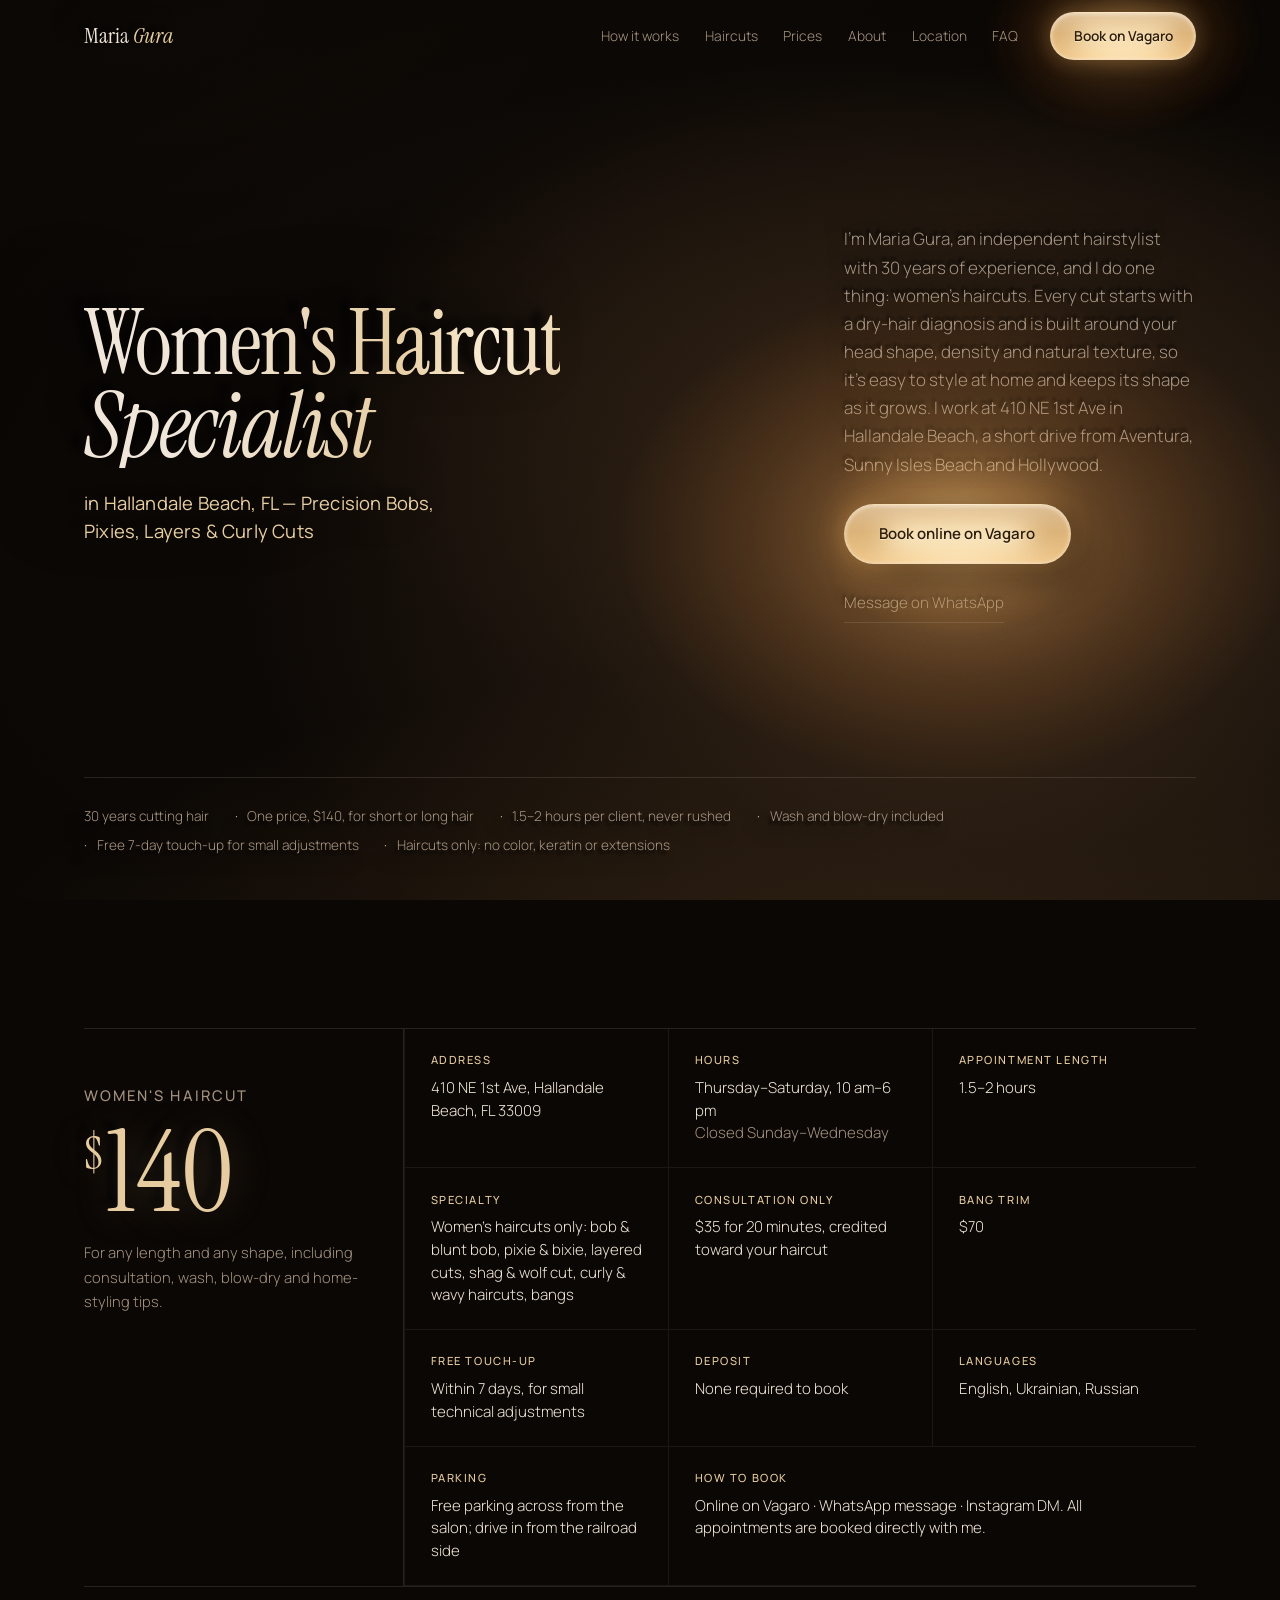
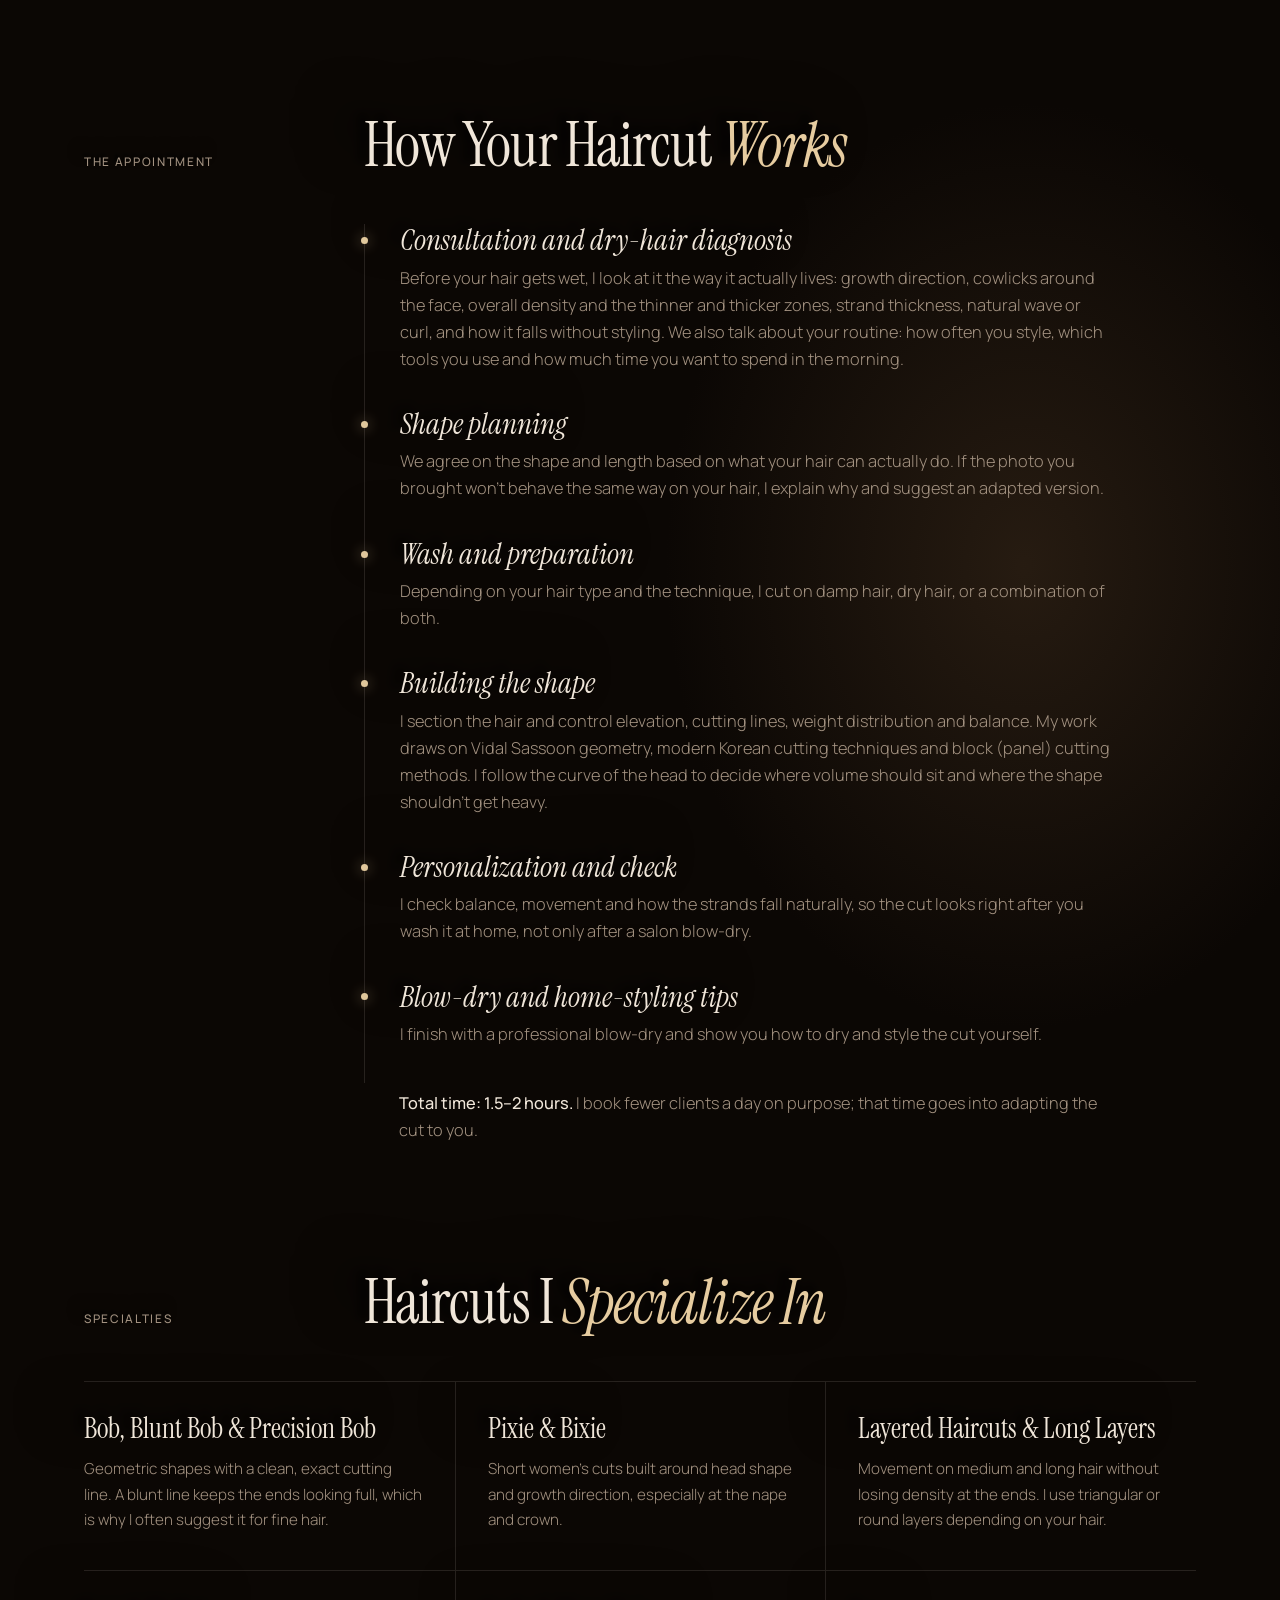
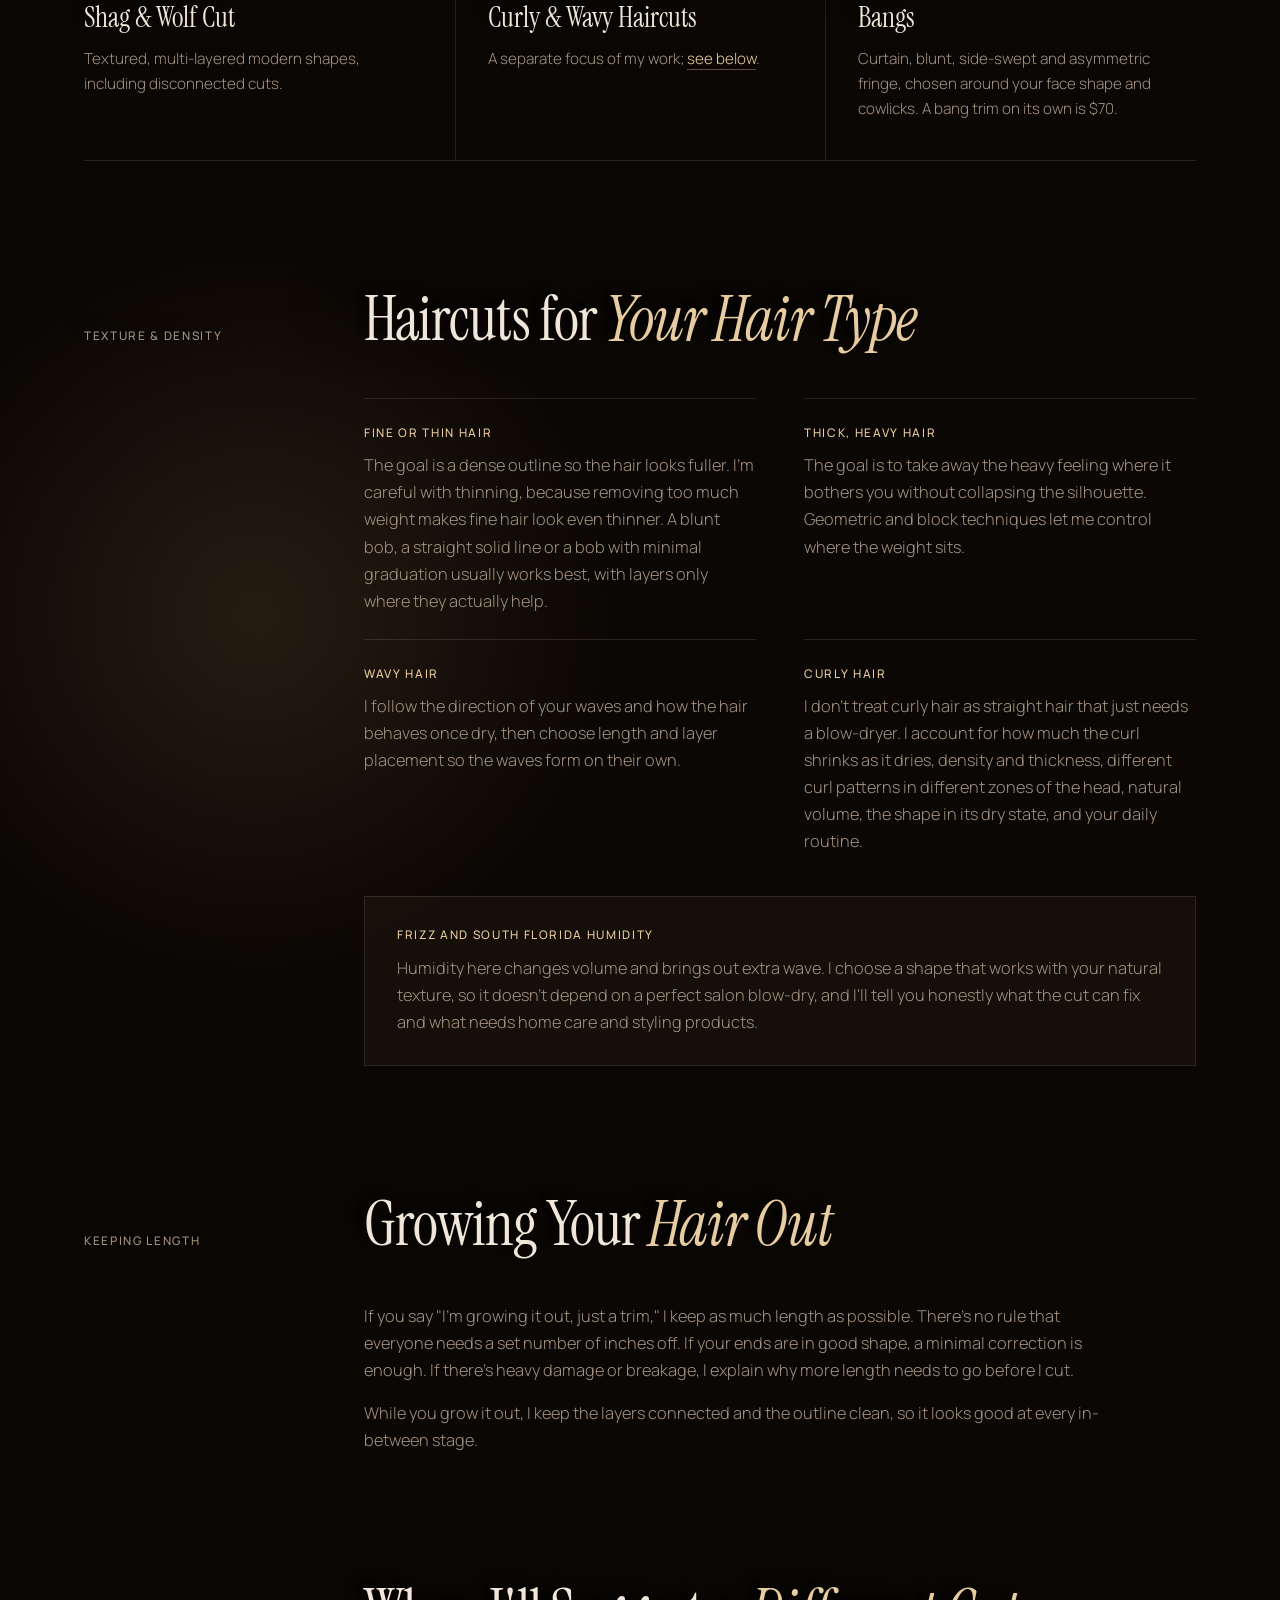
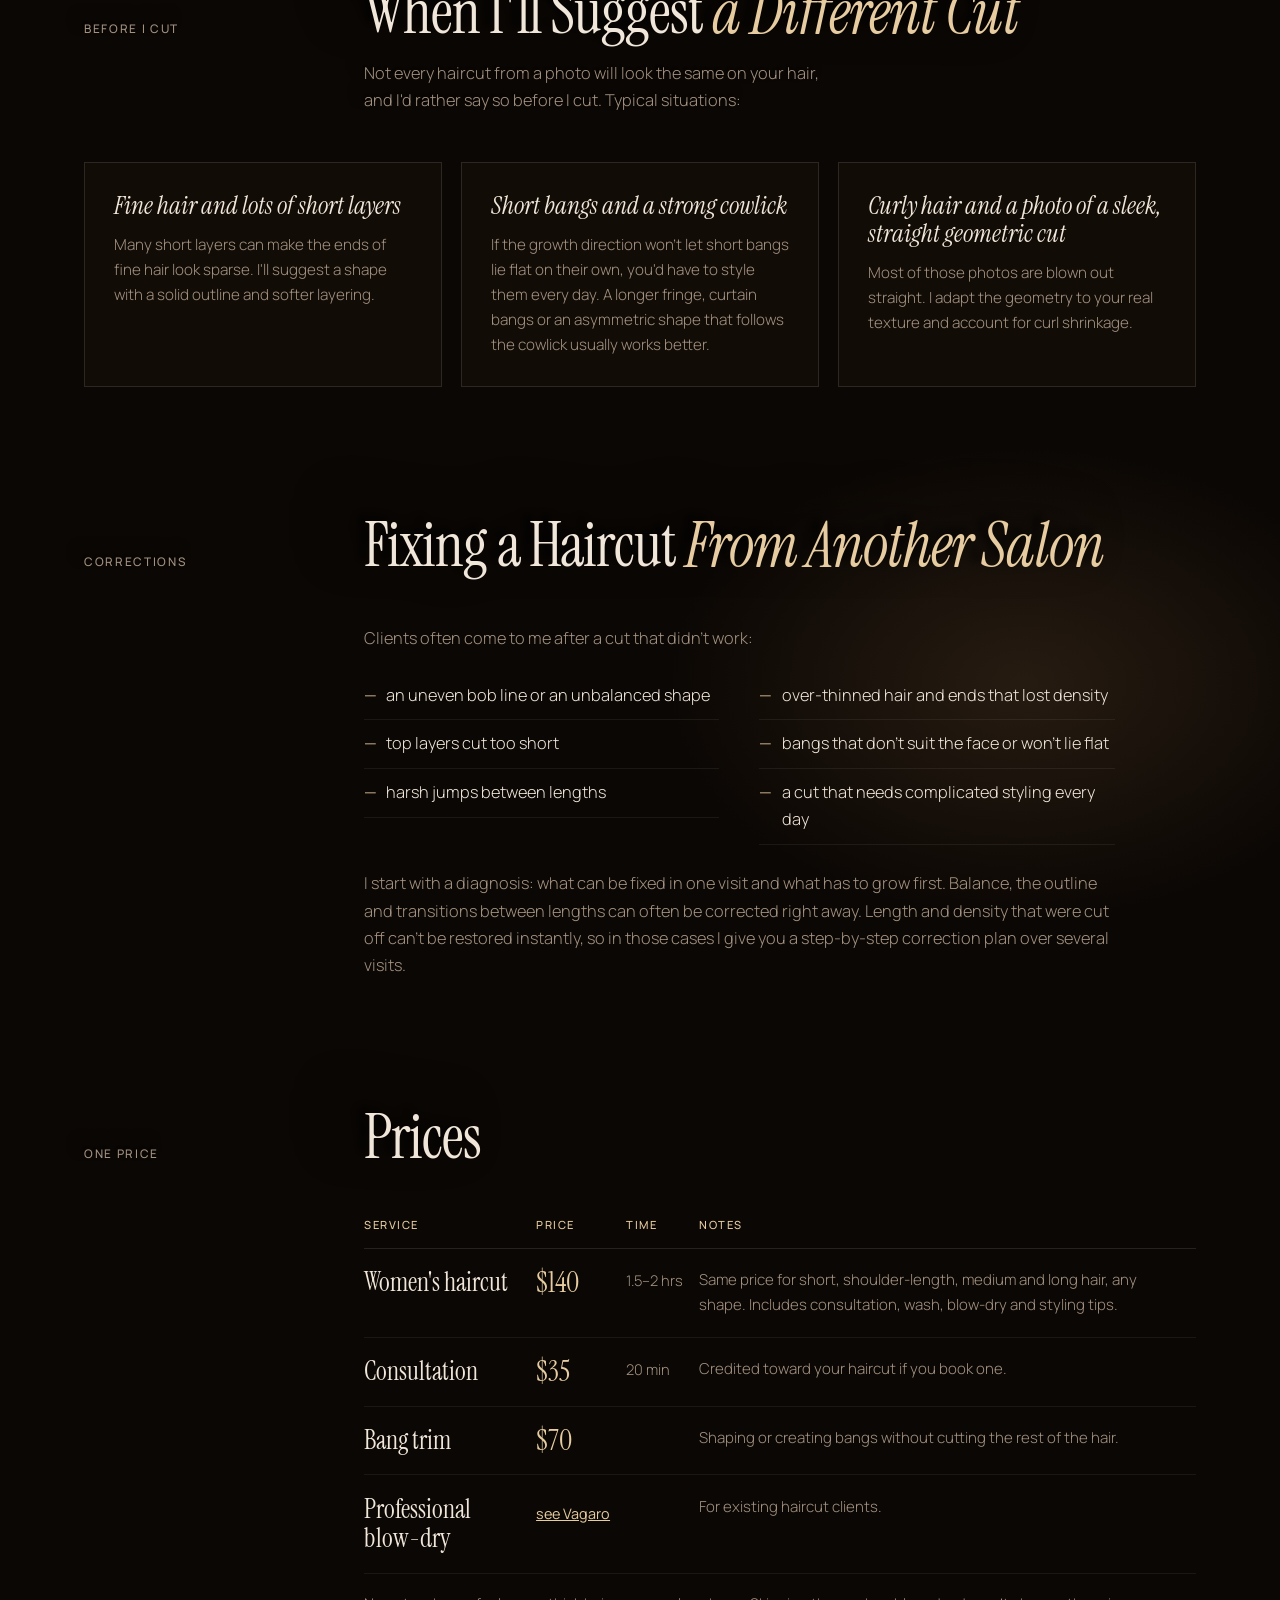
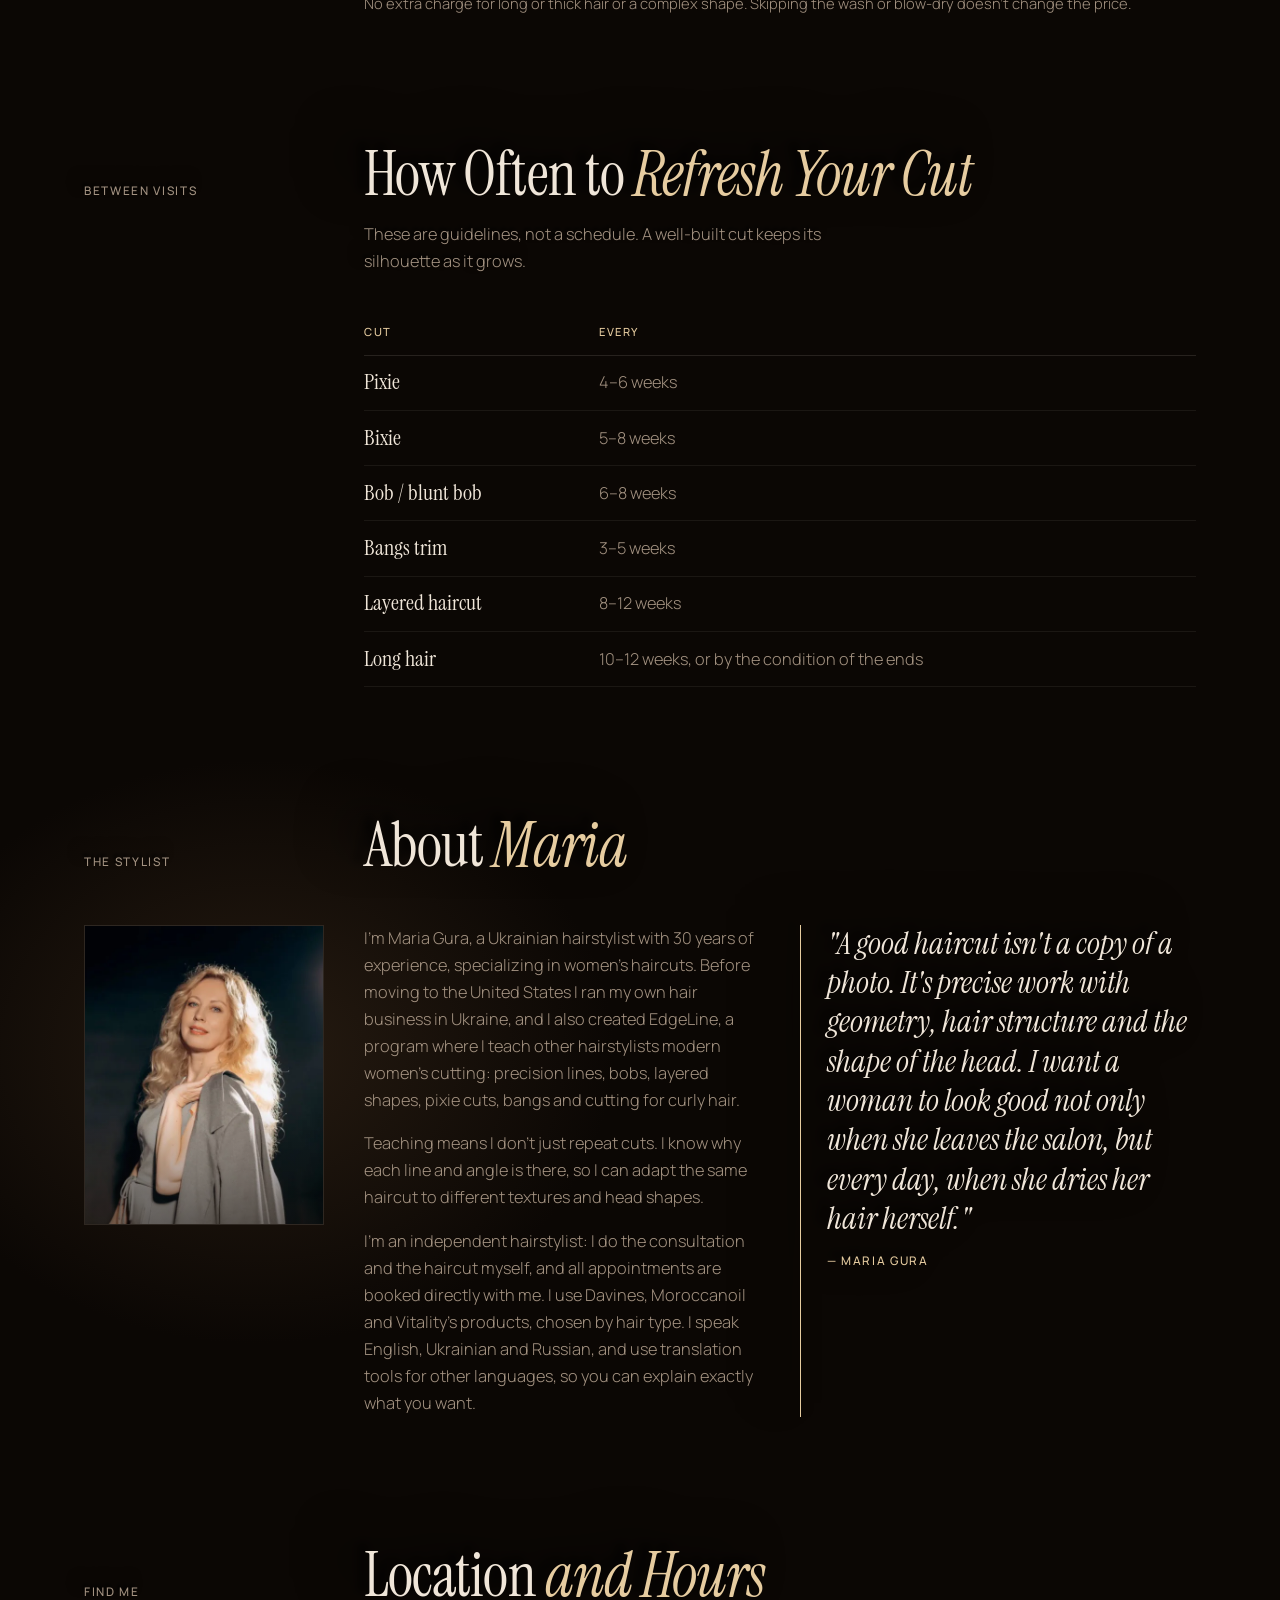
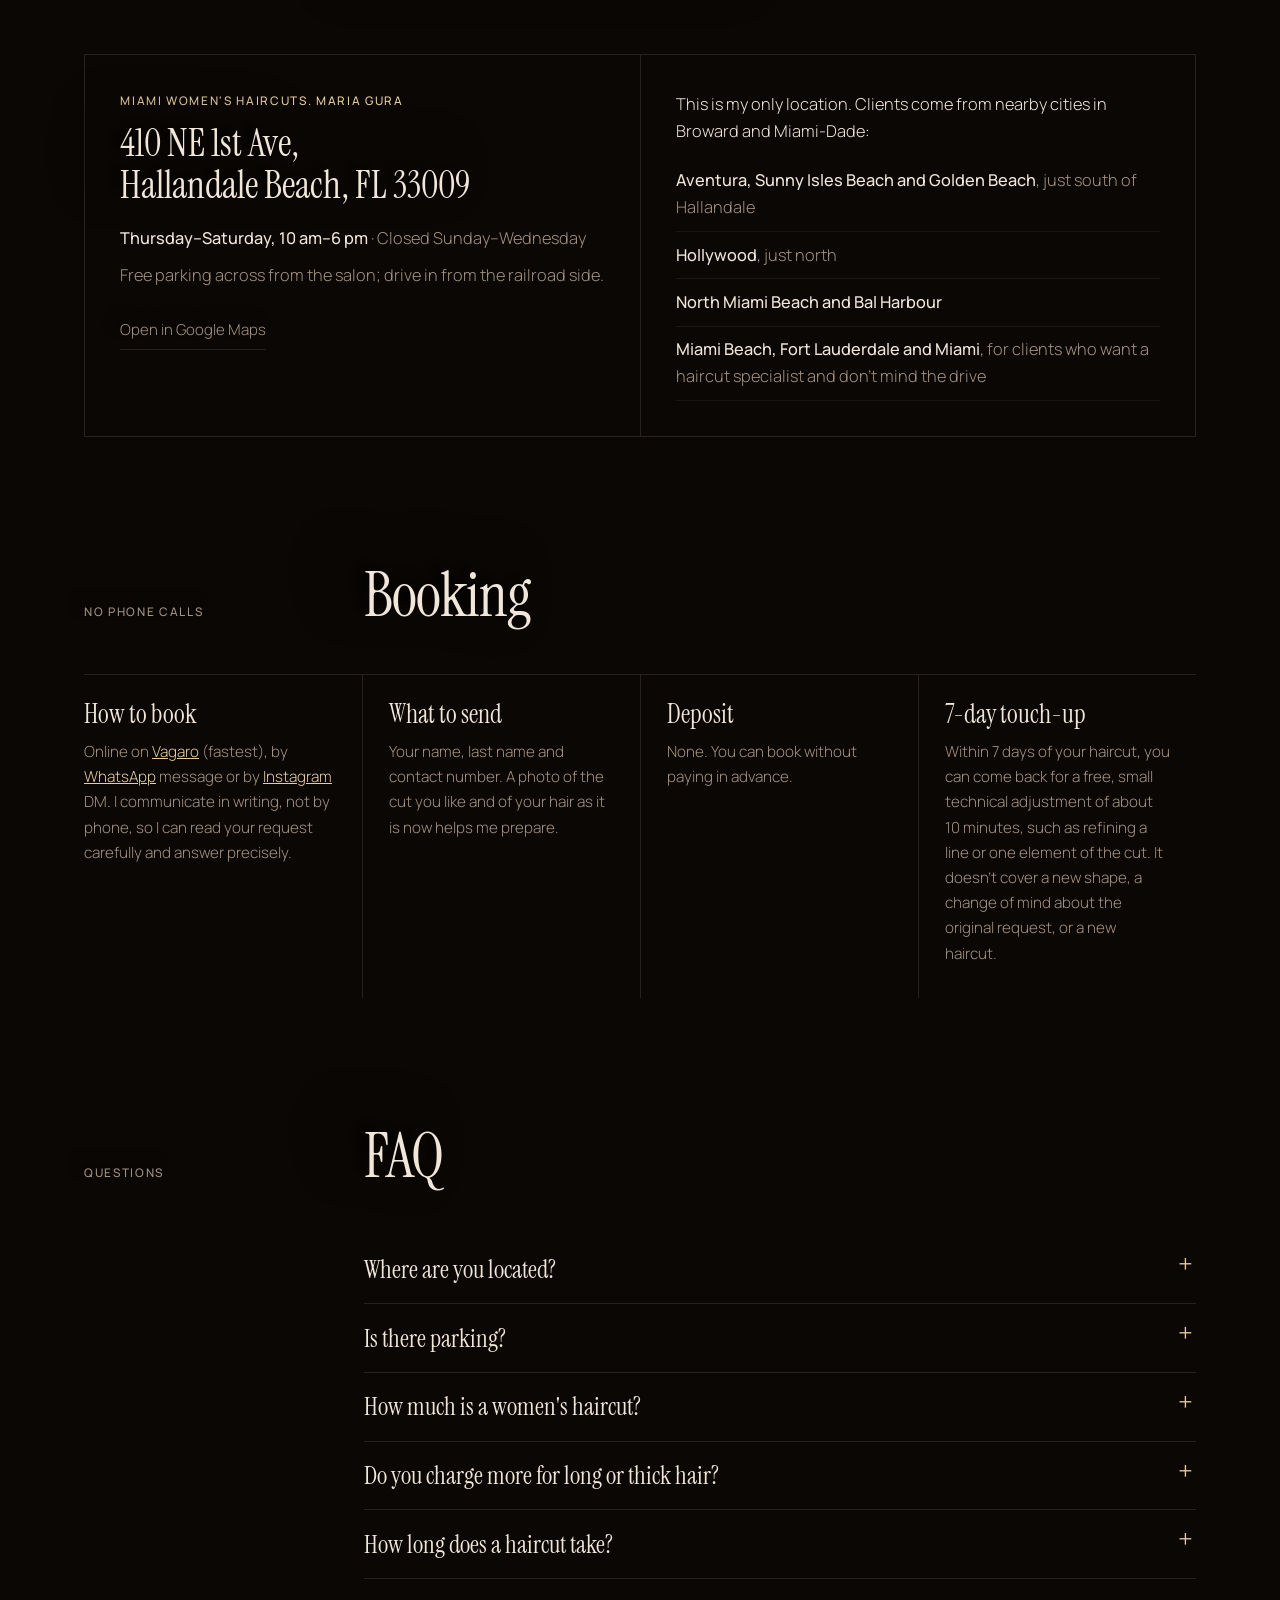
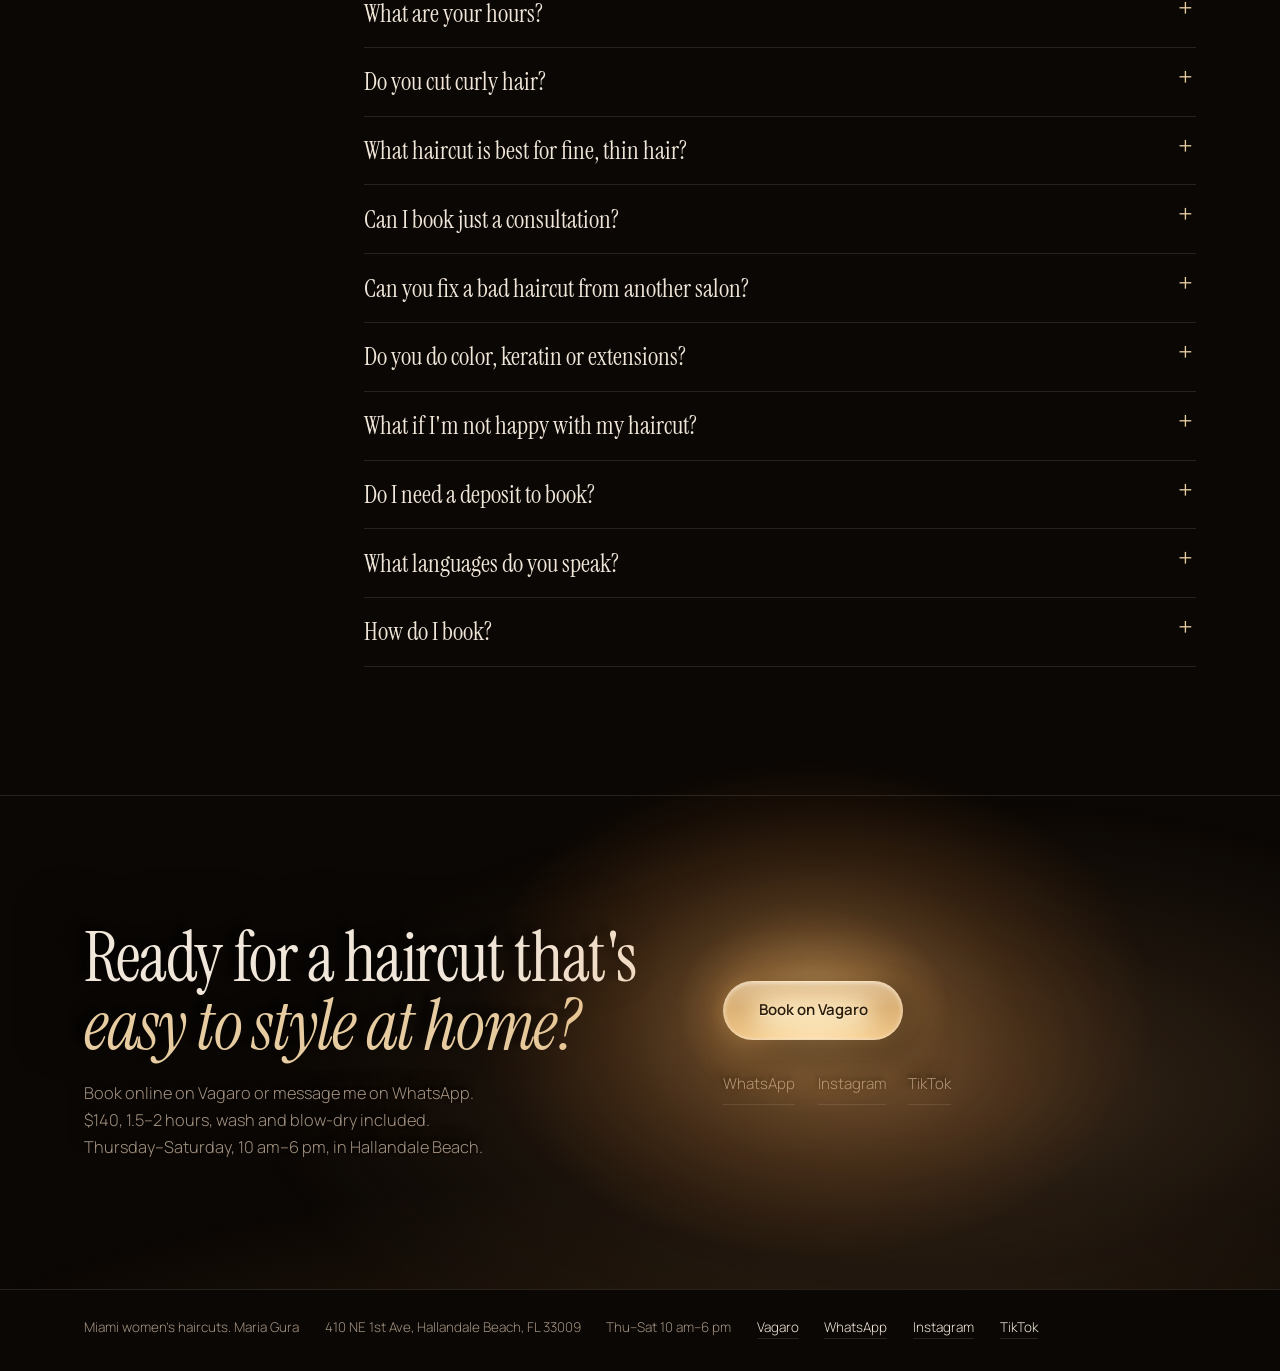
==== commit effd0d68: "security commit" ====
--- a/index.html
+++ b/index.html
@@ -9,10 +9,8 @@
 <meta property="og:description" content="Precision bobs, pixies, layers and curly cuts. $140 for any length, wash and blow-dry included. Thu–Sat 10–6.">
 <meta property="og:type" content="website">
 <meta name="theme-color" content="#0B0704">
-<!-- TODO: canonical + og:image once the domain and photos exist -->
-<link rel="preconnect" href="https://fonts.googleapis.com">
-<link rel="preconnect" href="https://fonts.gstatic.com" crossorigin>
-<link href="https://fonts.googleapis.com/css2?family=Instrument+Serif:ital@0;1&family=Manrope:wght@300;400;500;600&display=swap" rel="stylesheet">
+<!-- TODO: once the domain is live, add <link rel="canonical"> and make the image URLs below absolute -->
+<meta property="og:image" content="images/maria-gura.jpg">
 <script type="application/ld+json">
 {
   "@context": "https://schema.org",
@@ -36,7 +34,16 @@
   "priceRange": "$$",
   "knowsLanguage": ["en", "uk", "ru"],
   "areaServed": ["Hallandale Beach", "Aventura", "Sunny Isles Beach", "Golden Beach", "Hollywood", "North Miami Beach", "Bal Harbour", "Miami Beach", "Fort Lauderdale", "Miami"],
-  "employee": { "@type": "Person", "name": "Maria Gura", "jobTitle": "Hairstylist" },
+  "employee": { "@type": "Person", "name": "Maria Gura", "jobTitle": "Hairstylist", "image": "images/maria-gura.jpg" },
+  "image": "images/maria-gura.jpg",
+  "sameAs": [
+    "https://www.instagram.com/womens.haircut.miami/",
+    "https://www.tiktok.com/@guramariahaircut"
+  ],
+  "potentialAction": {
+    "@type": "ReserveAction",
+    "target": "https://www.vagaro.com/Users/BusinessWidget.aspx?enc=MMLjhIwJMcwFQhXLL7ifVDbvYZsRbhAptQzbbm7GgDcwnjyCqwp7zsIEo/Ez3HB1ZsWcmwP61o4NrvgE0phO7OywcnB5UcsrumbVtzE0nMVJLJdPSKB/vt3mfkV/UhLJYPYe6byilDAQ1V3dABpL3WQs6q6Q+Q5jC7TtFvVKQ9042T9uSpSU/9s1L0h7MzUqxbCcYFdTby5lhnulZ4Y6B5/o4Pa1DmrM/BZS9leKmcGDRkD1kLUozFzNtafPtRz0O83yVJUekiHMa2pz99QHsF57OAmX54TL8Z05iAUDZJzmD2EBjYmCaRtBg/q2FefUj9Fap5cD81SyO0qzo1R7k9bGSxKA9IU05LXuTmj4A6P05jykJHCZaH15q4DV6e3Z2PwqIHd2iHIQOXltIdB0pRliA1bKwg4LgsX4xd7e/QncTavDeUfDSOuvLIptYjuMKnPwFPrjuIFpOlv5HZ9xQg=="
+  },
   "makesOffer": [
     { "@type": "Offer", "itemOffered": { "@type": "Service", "name": "Women's haircut" }, "price": "140", "priceCurrency": "USD" },
     { "@type": "Offer", "itemOffered": { "@type": "Service", "name": "Consultation (20 min)" }, "price": "35", "priceCurrency": "USD" },
@@ -172,19 +179,12 @@
  ]
 }
 </script>
+<link rel="preload" href="assets/fonts/instrument-serif-latin-400-normal.woff2" as="font" type="font/woff2" crossorigin>
+<link rel="preload" href="assets/fonts/manrope-latin-300-normal.woff2" as="font" type="font/woff2" crossorigin>
 <link rel="stylesheet" href="css/style.css">
 <script src="js/main.js" defer></script>
 </head>
 <body>
-
-<!--
-  LINKS — replace the placeholders before going live:
-  VAGARO    → Maria's Vagaro booking page
-  WHATSAPP  → https://wa.me/1XXXXXXXXXX
-  INSTAGRAM → https://instagram.com/...
-  TIKTOK    → https://tiktok.com/@...
-  Search for href="#vagaro", "#whatsapp", "#instagram", "#tiktok".
--->
 
 <div class="grain" aria-hidden="true"></div>
 
@@ -199,7 +199,7 @@
       <a href="#location">Location</a>
       <a href="#faq">FAQ</a>
     </nav>
-    <span class="lamp small"><a class="book" href="#vagaro"><span>Book on Vagaro</span></a></span>
+    <span class="lamp small"><a class="book" href="https://www.vagaro.com/Users/BusinessWidget.aspx?enc=MMLjhIwJMcwFQhXLL7ifVDbvYZsRbhAptQzbbm7GgDcwnjyCqwp7zsIEo/Ez3HB1ZsWcmwP61o4NrvgE0phO7OywcnB5UcsrumbVtzE0nMVJLJdPSKB/vt3mfkV/UhLJYPYe6byilDAQ1V3dABpL3WQs6q6Q+Q5jC7TtFvVKQ9042T9uSpSU/9s1L0h7MzUqxbCcYFdTby5lhnulZ4Y6B5/o4Pa1DmrM/BZS9leKmcGDRkD1kLUozFzNtafPtRz0O83yVJUekiHMa2pz99QHsF57OAmX54TL8Z05iAUDZJzmD2EBjYmCaRtBg/q2FefUj9Fap5cD81SyO0qzo1R7k9bGSxKA9IU05LXuTmj4A6P05jykJHCZaH15q4DV6e3Z2PwqIHd2iHIQOXltIdB0pRliA1bKwg4LgsX4xd7e/QncTavDeUfDSOuvLIptYjuMKnPwFPrjuIFpOlv5HZ9xQg==" target="_blank" rel="noopener"><span>Book on Vagaro</span></a></span>
   </div>
 </header>
 
@@ -214,8 +214,8 @@
     </h1>
     <p class="lede">I'm Maria Gura, an independent hairstylist with 30 years of experience, and I do one thing: women's haircuts. Every cut starts with a dry-hair diagnosis and is built around your head shape, density and natural texture, so it's easy to style at home and keeps its shape as it grows. I work at 410 NE 1st Ave in Hallandale Beach, a short drive from Aventura, Sunny Isles Beach and Hollywood.</p>
     <div class="actions">
-      <span class="lamp"><a class="book" href="#vagaro"><span>Book online on Vagaro</span></a></span>
-      <a class="quiet" href="#whatsapp">Message on WhatsApp</a>
+      <span class="lamp"><a class="book" href="https://www.vagaro.com/Users/BusinessWidget.aspx?enc=MMLjhIwJMcwFQhXLL7ifVDbvYZsRbhAptQzbbm7GgDcwnjyCqwp7zsIEo/Ez3HB1ZsWcmwP61o4NrvgE0phO7OywcnB5UcsrumbVtzE0nMVJLJdPSKB/vt3mfkV/UhLJYPYe6byilDAQ1V3dABpL3WQs6q6Q+Q5jC7TtFvVKQ9042T9uSpSU/9s1L0h7MzUqxbCcYFdTby5lhnulZ4Y6B5/o4Pa1DmrM/BZS9leKmcGDRkD1kLUozFzNtafPtRz0O83yVJUekiHMa2pz99QHsF57OAmX54TL8Z05iAUDZJzmD2EBjYmCaRtBg/q2FefUj9Fap5cD81SyO0qzo1R7k9bGSxKA9IU05LXuTmj4A6P05jykJHCZaH15q4DV6e3Z2PwqIHd2iHIQOXltIdB0pRliA1bKwg4LgsX4xd7e/QncTavDeUfDSOuvLIptYjuMKnPwFPrjuIFpOlv5HZ9xQg==" target="_blank" rel="noopener"><span>Book online on Vagaro</span></a></span>
+      <a class="quiet" href="https://wa.me/message/JENNVTPJMPMOB1" target="_blank" rel="noopener">Message on WhatsApp</a>
     </div>
   </div>
   <div class="wrap">
@@ -234,7 +234,7 @@
   <div class="wrap">
     <div class="facts">
       <div class="price-big">
-        <p class="eyebrow" style="margin:0 0 .8rem">Women's haircut</p>
+        <p class="eyebrow price-label">Women's haircut</p>
         <div class="num"><sup>$</sup>140</div>
         <p>For any length and any shape, including consultation, wash, blow-dry and home-styling tips.</p>
       </div>
@@ -249,7 +249,7 @@
         <div><dt>Deposit</dt><dd>None required to book</dd></div>
         <div><dt>Languages</dt><dd>English, Ukrainian, Russian</dd></div>
         <div><dt>Parking</dt><dd>Free parking across from the salon; drive in from the railroad side</dd></div>
-        <div style="grid-column:span 2"><dt>How to book</dt><dd>Online on Vagaro · WhatsApp message · Instagram DM. All appointments are booked directly with me.</dd></div>
+        <div class="span-2"><dt>How to book</dt><dd>Online on Vagaro · WhatsApp message · Instagram DM. All appointments are booked directly with me.</dd></div>
       </dl>
     </div>
   </div>
@@ -386,7 +386,7 @@
             <tr><td class="svc">Women's haircut</td><td class="price">$140</td><td class="time">1.5–2 hrs</td><td class="note">Same price for short, shoulder-length, medium and long hair, any shape. Includes consultation, wash, blow-dry and styling tips.</td></tr>
             <tr><td class="svc">Consultation</td><td class="price">$35</td><td class="time">20 min</td><td class="note">Credited toward your haircut if you book one.</td></tr>
             <tr><td class="svc">Bang trim</td><td class="price">$70</td><td class="time"></td><td class="note">Shaping or creating bangs without cutting the rest of the hair.</td></tr>
-            <tr><td class="svc">Professional blow-dry</td><td class="price"><a href="#vagaro">see Vagaro</a></td><td class="time"></td><td class="note">For existing haircut clients.</td></tr>
+            <tr><td class="svc">Professional blow-dry</td><td class="price"><a href="https://www.vagaro.com/Users/BusinessWidget.aspx?enc=MMLjhIwJMcwFQhXLL7ifVDbvYZsRbhAptQzbbm7GgDcwnjyCqwp7zsIEo/Ez3HB1ZsWcmwP61o4NrvgE0phO7OywcnB5UcsrumbVtzE0nMVJLJdPSKB/vt3mfkV/UhLJYPYe6byilDAQ1V3dABpL3WQs6q6Q+Q5jC7TtFvVKQ9042T9uSpSU/9s1L0h7MzUqxbCcYFdTby5lhnulZ4Y6B5/o4Pa1DmrM/BZS9leKmcGDRkD1kLUozFzNtafPtRz0O83yVJUekiHMa2pz99QHsF57OAmX54TL8Z05iAUDZJzmD2EBjYmCaRtBg/q2FefUj9Fap5cD81SyO0qzo1R7k9bGSxKA9IU05LXuTmj4A6P05jykJHCZaH15q4DV6e3Z2PwqIHd2iHIQOXltIdB0pRliA1bKwg4LgsX4xd7e/QncTavDeUfDSOuvLIptYjuMKnPwFPrjuIFpOlv5HZ9xQg==" target="_blank" rel="noopener">see Vagaro</a></td><td class="time"></td><td class="note">For existing haircut clients.</td></tr>
           </tbody>
         </table>
         <p class="fine">No extra charge for long or thick hair or a complex shape. Skipping the wash or blow-dry doesn't change the price.</p>
@@ -428,7 +428,12 @@
       <h2>About <em>Maria</em></h2>
     </div>
     <div class="about">
-      <div class="photo-slot">Photo of Maria — TODO</div>
+      <figure class="portrait">
+        <picture>
+          <source srcset="images/maria-gura.webp" type="image/webp">
+          <img src="images/maria-gura.jpg" width="640" height="640" loading="lazy" alt="Maria Gura, women's haircut specialist in Hallandale Beach, FL">
+        </picture>
+      </figure>
       <div class="prose">
         <p>I'm Maria Gura, a Ukrainian hairstylist with 30 years of experience, specializing in women's haircuts. Before moving to the United States I ran my own hair business in Ukraine, and I also created EdgeLine, a program where I teach other hairstylists modern women's cutting: precision lines, bobs, layered shapes, pixie cuts, bangs and cutting for curly hair.</p>
         <p>Teaching means I don't just repeat cuts. I know why each line and angle is there, so I can adapt the same haircut to different textures and head shapes.</p>
@@ -450,11 +455,11 @@
         <p class="eyebrow">Miami women's haircuts. Maria Gura</p>
         <p class="addr">410 NE 1st Ave,<br>Hallandale Beach, FL 33009</p>
         <p><b>Thursday–Saturday, 10 am–6 pm</b> <span class="soft">· Closed Sunday–Wednesday</span></p>
-        <p class="soft" style="margin-top:.6rem">Free parking across from the salon; drive in from the railroad side.</p>
-        <a class="quiet" href="https://www.google.com/maps/search/?api=1&amp;query=410+NE+1st+Ave+Hallandale+Beach+FL+33009">Open in Google Maps</a>
+        <p class="soft parking">Free parking across from the salon; drive in from the railroad side.</p>
+        <a class="quiet" target="_blank" rel="noopener" href="https://www.google.com/maps/search/?api=1&amp;query=410+NE+1st+Ave+Hallandale+Beach+FL+33009">Open in Google Maps</a>
       </div>
       <div>
-        <p style="margin-bottom:.8rem">This is my only location. Clients come from nearby cities in Broward and Miami-Dade:</p>
+        <p class="loc-intro">This is my only location. Clients come from nearby cities in Broward and Miami-Dade:</p>
         <ul>
           <li><b>Aventura, Sunny Isles Beach and Golden Beach</b>, just south of Hallandale</li>
           <li><b>Hollywood</b>, just north</li>
@@ -473,7 +478,7 @@
       <h2>Booking</h2>
     </div>
     <div class="book-grid">
-      <div><h3>How to book</h3><p>Online on <a href="#vagaro">Vagaro</a> (fastest), by <a href="#whatsapp">WhatsApp</a> message or by <a href="#instagram">Instagram</a> DM. I communicate in writing, not by phone, so I can read your request carefully and answer precisely.</p></div>
+      <div><h3>How to book</h3><p>Online on <a href="https://www.vagaro.com/Users/BusinessWidget.aspx?enc=MMLjhIwJMcwFQhXLL7ifVDbvYZsRbhAptQzbbm7GgDcwnjyCqwp7zsIEo/Ez3HB1ZsWcmwP61o4NrvgE0phO7OywcnB5UcsrumbVtzE0nMVJLJdPSKB/vt3mfkV/UhLJYPYe6byilDAQ1V3dABpL3WQs6q6Q+Q5jC7TtFvVKQ9042T9uSpSU/9s1L0h7MzUqxbCcYFdTby5lhnulZ4Y6B5/o4Pa1DmrM/BZS9leKmcGDRkD1kLUozFzNtafPtRz0O83yVJUekiHMa2pz99QHsF57OAmX54TL8Z05iAUDZJzmD2EBjYmCaRtBg/q2FefUj9Fap5cD81SyO0qzo1R7k9bGSxKA9IU05LXuTmj4A6P05jykJHCZaH15q4DV6e3Z2PwqIHd2iHIQOXltIdB0pRliA1bKwg4LgsX4xd7e/QncTavDeUfDSOuvLIptYjuMKnPwFPrjuIFpOlv5HZ9xQg==" target="_blank" rel="noopener">Vagaro</a> (fastest), by <a href="https://wa.me/message/JENNVTPJMPMOB1" target="_blank" rel="noopener">WhatsApp</a> message or by <a href="https://www.instagram.com/womens.haircut.miami/" target="_blank" rel="noopener">Instagram</a> DM. I communicate in writing, not by phone, so I can read your request carefully and answer precisely.</p></div>
       <div><h3>What to send</h3><p>Your name, last name and contact number. A photo of the cut you like and of your hair as it is now helps me prepare.</p></div>
       <div><h3>Deposit</h3><p>None. You can book without paying in advance.</p></div>
       <div><h3>7-day touch-up</h3><p>Within 7 days of your haircut, you can come back for a free, small technical adjustment of about 10 minutes, such as refining a line or one element of the cut. It doesn't cover a new shape, a change of mind about the original request, or a new haircut.</p></div>
@@ -518,12 +523,12 @@
     </div>
     <div>
       <div class="actions">
-        <span class="lamp"><a class="book" href="#vagaro"><span>Book on Vagaro</span></a></span>
+        <span class="lamp"><a class="book" href="https://www.vagaro.com/Users/BusinessWidget.aspx?enc=MMLjhIwJMcwFQhXLL7ifVDbvYZsRbhAptQzbbm7GgDcwnjyCqwp7zsIEo/Ez3HB1ZsWcmwP61o4NrvgE0phO7OywcnB5UcsrumbVtzE0nMVJLJdPSKB/vt3mfkV/UhLJYPYe6byilDAQ1V3dABpL3WQs6q6Q+Q5jC7TtFvVKQ9042T9uSpSU/9s1L0h7MzUqxbCcYFdTby5lhnulZ4Y6B5/o4Pa1DmrM/BZS9leKmcGDRkD1kLUozFzNtafPtRz0O83yVJUekiHMa2pz99QHsF57OAmX54TL8Z05iAUDZJzmD2EBjYmCaRtBg/q2FefUj9Fap5cD81SyO0qzo1R7k9bGSxKA9IU05LXuTmj4A6P05jykJHCZaH15q4DV6e3Z2PwqIHd2iHIQOXltIdB0pRliA1bKwg4LgsX4xd7e/QncTavDeUfDSOuvLIptYjuMKnPwFPrjuIFpOlv5HZ9xQg==" target="_blank" rel="noopener"><span>Book on Vagaro</span></a></span>
       </div>
       <div class="links">
-        <a class="quiet" href="#whatsapp">WhatsApp</a>
-        <a class="quiet" href="#instagram">Instagram</a>
-        <a class="quiet" href="#tiktok">TikTok</a>
+        <a class="quiet" href="https://wa.me/message/JENNVTPJMPMOB1" target="_blank" rel="noopener">WhatsApp</a>
+        <a class="quiet" href="https://www.instagram.com/womens.haircut.miami/" target="_blank" rel="noopener">Instagram</a>
+        <a class="quiet" href="https://www.tiktok.com/@guramariahaircut" target="_blank" rel="noopener">TikTok</a>
       </div>
     </div>
   </div>
@@ -536,16 +541,16 @@
     <span>Miami women's haircuts. Maria Gura</span>
     <span>410 NE 1st Ave, Hallandale Beach, FL 33009</span>
     <span>Thu–Sat 10 am–6 pm</span>
-    <a href="#vagaro">Vagaro</a>
-    <a href="#whatsapp">WhatsApp</a>
-    <a href="#instagram">Instagram</a>
-    <a href="#tiktok">TikTok</a>
+    <a href="https://www.vagaro.com/Users/BusinessWidget.aspx?enc=MMLjhIwJMcwFQhXLL7ifVDbvYZsRbhAptQzbbm7GgDcwnjyCqwp7zsIEo/Ez3HB1ZsWcmwP61o4NrvgE0phO7OywcnB5UcsrumbVtzE0nMVJLJdPSKB/vt3mfkV/UhLJYPYe6byilDAQ1V3dABpL3WQs6q6Q+Q5jC7TtFvVKQ9042T9uSpSU/9s1L0h7MzUqxbCcYFdTby5lhnulZ4Y6B5/o4Pa1DmrM/BZS9leKmcGDRkD1kLUozFzNtafPtRz0O83yVJUekiHMa2pz99QHsF57OAmX54TL8Z05iAUDZJzmD2EBjYmCaRtBg/q2FefUj9Fap5cD81SyO0qzo1R7k9bGSxKA9IU05LXuTmj4A6P05jykJHCZaH15q4DV6e3Z2PwqIHd2iHIQOXltIdB0pRliA1bKwg4LgsX4xd7e/QncTavDeUfDSOuvLIptYjuMKnPwFPrjuIFpOlv5HZ9xQg==" target="_blank" rel="noopener">Vagaro</a>
+    <a href="https://wa.me/message/JENNVTPJMPMOB1" target="_blank" rel="noopener">WhatsApp</a>
+    <a href="https://www.instagram.com/womens.haircut.miami/" target="_blank" rel="noopener">Instagram</a>
+    <a href="https://www.tiktok.com/@guramariahaircut" target="_blank" rel="noopener">TikTok</a>
   </div>
 </footer>
 
 <nav class="mbar" aria-label="Book">
-  <span class="lamp"><a class="book" href="#vagaro"><span>Book on Vagaro</span></a></span>
-  <a class="quiet" href="#whatsapp">WhatsApp</a>
+  <span class="lamp"><a class="book" href="https://www.vagaro.com/Users/BusinessWidget.aspx?enc=MMLjhIwJMcwFQhXLL7ifVDbvYZsRbhAptQzbbm7GgDcwnjyCqwp7zsIEo/Ez3HB1ZsWcmwP61o4NrvgE0phO7OywcnB5UcsrumbVtzE0nMVJLJdPSKB/vt3mfkV/UhLJYPYe6byilDAQ1V3dABpL3WQs6q6Q+Q5jC7TtFvVKQ9042T9uSpSU/9s1L0h7MzUqxbCcYFdTby5lhnulZ4Y6B5/o4Pa1DmrM/BZS9leKmcGDRkD1kLUozFzNtafPtRz0O83yVJUekiHMa2pz99QHsF57OAmX54TL8Z05iAUDZJzmD2EBjYmCaRtBg/q2FefUj9Fap5cD81SyO0qzo1R7k9bGSxKA9IU05LXuTmj4A6P05jykJHCZaH15q4DV6e3Z2PwqIHd2iHIQOXltIdB0pRliA1bKwg4LgsX4xd7e/QncTavDeUfDSOuvLIptYjuMKnPwFPrjuIFpOlv5HZ9xQg==" target="_blank" rel="noopener"><span>Book on Vagaro</span></a></span>
+  <a class="quiet" href="https://wa.me/message/JENNVTPJMPMOB1" target="_blank" rel="noopener">WhatsApp</a>
 </nav>
 
 </body>
--- a/css/style.css
+++ b/css/style.css
@@ -1,3 +1,16 @@
+/* ════════════════════════════════════════════════════
+   ШРИФТИ — лежать у assets/fonts, а не на Google Fonts:
+   так сторінці не потрібне жодне чуже джерело, і CSP
+   лишається font-src 'self'. Тільки латиниця — сайт
+   англійською.
+   ════════════════════════════════════════════════════ */
+@font-face{font-family:"Instrument Serif";font-style:normal;font-weight:400;font-display:swap;src:url("../assets/fonts/instrument-serif-latin-400-normal.woff2") format("woff2")}
+@font-face{font-family:"Instrument Serif";font-style:italic;font-weight:400;font-display:swap;src:url("../assets/fonts/instrument-serif-latin-400-italic.woff2") format("woff2")}
+@font-face{font-family:Manrope;font-style:normal;font-weight:300;font-display:swap;src:url("../assets/fonts/manrope-latin-300-normal.woff2") format("woff2")}
+@font-face{font-family:Manrope;font-style:normal;font-weight:400;font-display:swap;src:url("../assets/fonts/manrope-latin-400-normal.woff2") format("woff2")}
+@font-face{font-family:Manrope;font-style:normal;font-weight:500;font-display:swap;src:url("../assets/fonts/manrope-latin-500-normal.woff2") format("woff2")}
+@font-face{font-family:Manrope;font-style:normal;font-weight:600;font-display:swap;src:url("../assets/fonts/manrope-latin-600-normal.woff2") format("woff2")}
+
 /* ════════════════════════════════════════════════════
    ПАЛІТРА — міняється тут, в одному місці
    ════════════════════════════════════════════════════ */
@@ -44,7 +57,7 @@
 .grain{
   position:fixed; inset:0; z-index:50; pointer-events:none;
   opacity:.34; mix-blend-mode:overlay;
-  background-image:url("data:image/svg+xml,%3Csvg xmlns='http://www.w3.org/2000/svg' width='200' height='200'%3E%3Cfilter id='n'%3E%3CfeTurbulence type='fractalNoise' baseFrequency='.8' numOctaves='3'/%3E%3C/filter%3E%3Crect width='200' height='200' filter='url(%23n)' opacity='.32'/%3E%3C/svg%3E");
+  background-image:url("../assets/grain.svg");
 }
 
 .wrap{width:100%;max-width:var(--wrap);margin-inline:auto;padding-inline:var(--pad)}
@@ -289,11 +302,19 @@
 
 /* про Марію */
 .about{display:grid;grid-template-columns:15rem 1fr 1fr;gap:2.5rem}
-.photo-slot{
-  aspect-ratio:3/4; border:1px solid var(--line);
-  background:radial-gradient(80% 70% at 70% 30%, rgba(92,64,38,.45), transparent 75%), var(--stage-2);
-  display:flex; align-items:flex-end; padding:1rem;
-  font-size:.7rem; letter-spacing:.14em; text-transform:uppercase; color:var(--type-soft);
+.portrait{
+  position:relative; aspect-ratio:4/5; overflow:hidden;
+  border:1px solid var(--line); background:var(--stage-2);
+}
+.portrait img{
+  display:block; width:100%; height:100%;
+  object-fit:cover; object-position:46% 30%;
+}
+/* фото зняте з контровим світлом справа — те саме, що й на сторінці;
+   нижній край тоне в темряві кімнати */
+.portrait::after{
+  content:""; position:absolute; inset:0; pointer-events:none;
+  background:linear-gradient(180deg, transparent 62%, rgba(11,7,4,.55) 100%);
 }
 blockquote{
   font:italic 400 clamp(1.5rem,2.4vw,2rem)/1.28 var(--f-display);
@@ -357,6 +378,12 @@
 footer{border-top:1px solid var(--line);padding:1.6rem 0 2rem;font-size:.84rem;color:var(--type-soft)}
 footer .wrap{display:flex;flex-wrap:wrap;gap:.5rem 1.6rem}
 footer a{color:var(--type);text-decoration:none;border-bottom:1px solid var(--line)}
+
+/* те, що раніше стояло в атрибутах style="" — CSP не пускає inline-стилі */
+.price-label{margin:0 0 .8rem}
+.facts dl > .span-2{grid-column:span 2}
+.loc .parking{margin-top:.6rem}
+.loc-intro{margin-bottom:.8rem}
 
 /* мобільна панель запису */
 .mbar{display:none}
@@ -420,7 +447,7 @@
   .cut:nth-child(2n){padding-left:1.4rem;border-left:1px solid var(--line)}
   .book-grid > div:nth-child(3){padding-left:0;border-left:0}
   .loc > div+div{border-left:0;border-top:1px solid var(--line)}
-  .about .photo-slot{max-width:16rem}
+  .about .portrait{max-width:20rem}
 }
 @media (max-width:620px){
   .headline{font-size:clamp(2.5rem,12.4vw,4.2rem)}
@@ -430,7 +457,7 @@
   .center .book{width:100%;text-align:center}
   .facts dl,.cuts,.cases,.book-grid,.types{grid-template-columns:1fr}
   .facts dl > div{border-left:0!important;padding-left:0}
-  .facts dl > div[style]{grid-column:auto!important}
+  .facts dl > .span-2{grid-column:auto}
   .cut,.cut:nth-child(2n){padding:1.5rem 0;border-left:0}
   .book-grid > div,.book-grid > div+div{padding:1.4rem 0;border-left:0;border-bottom:1px solid var(--line)}
   .fixes{columns:1}
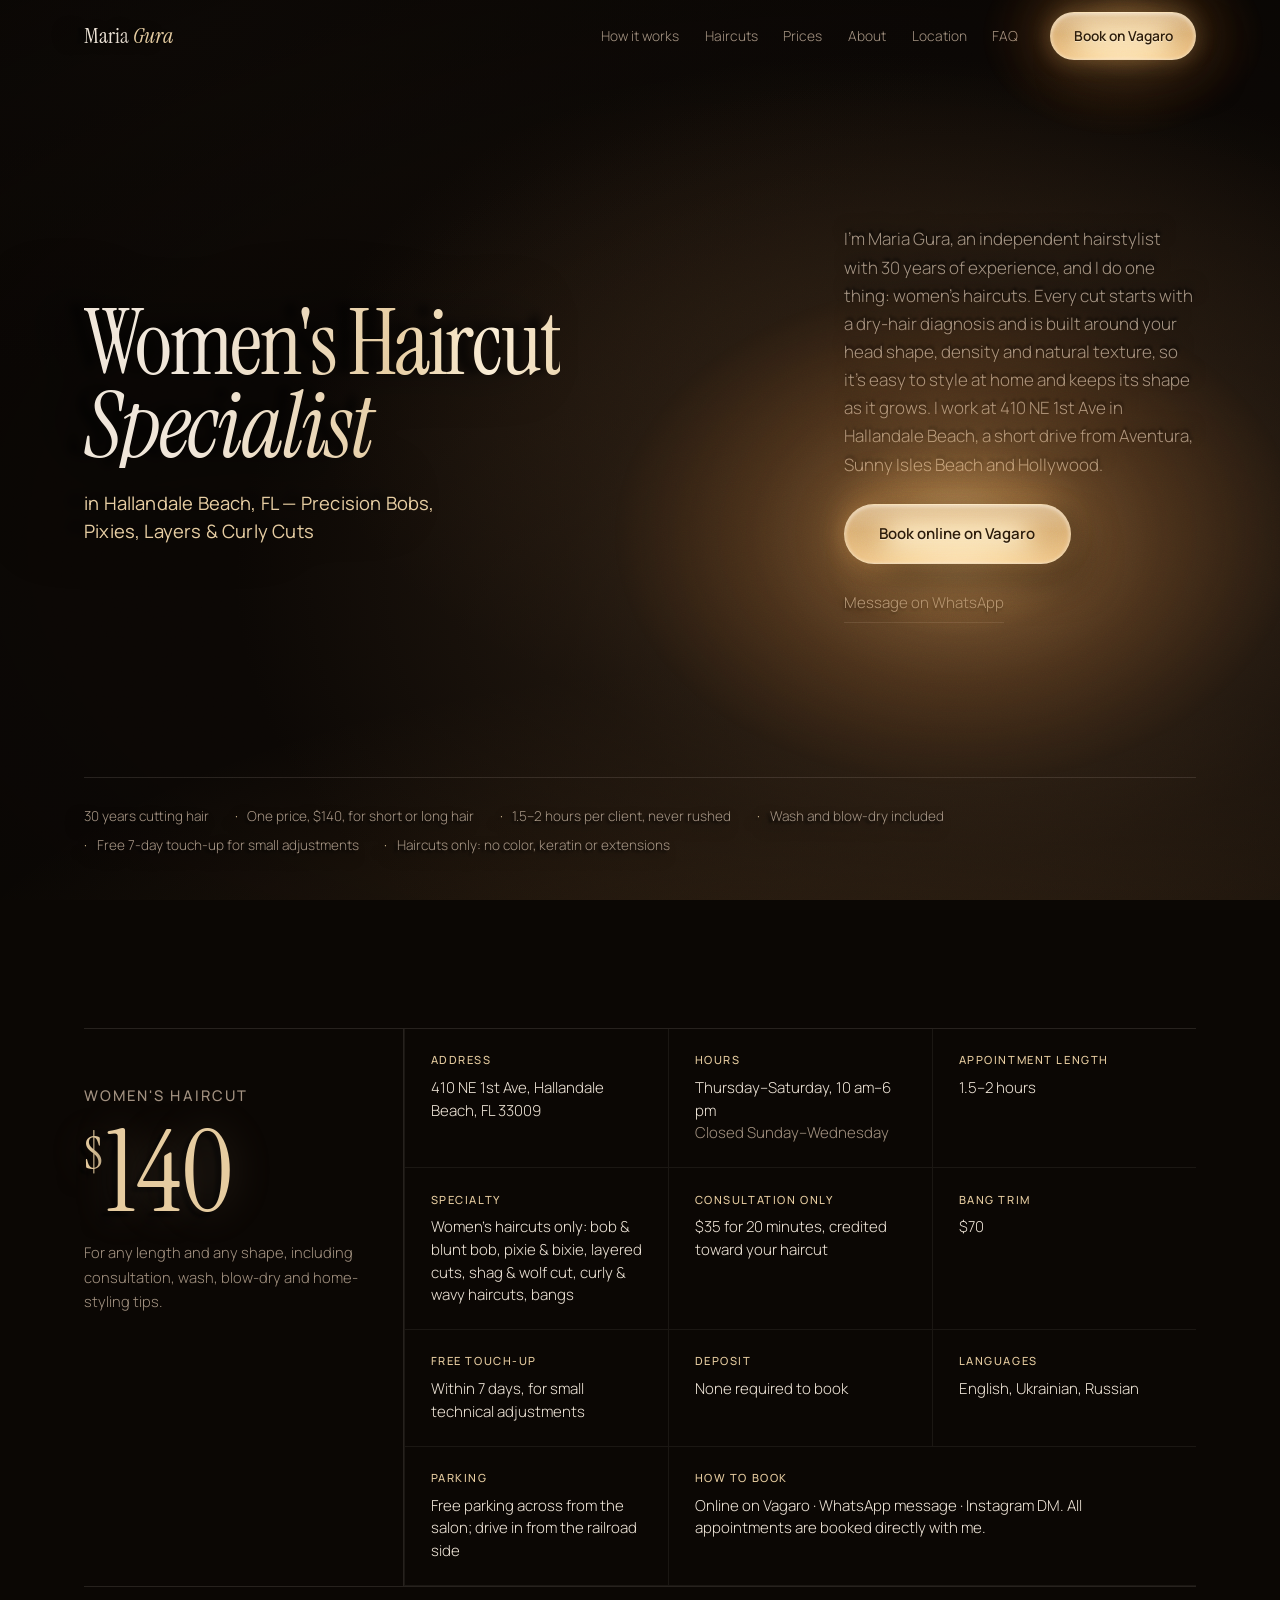
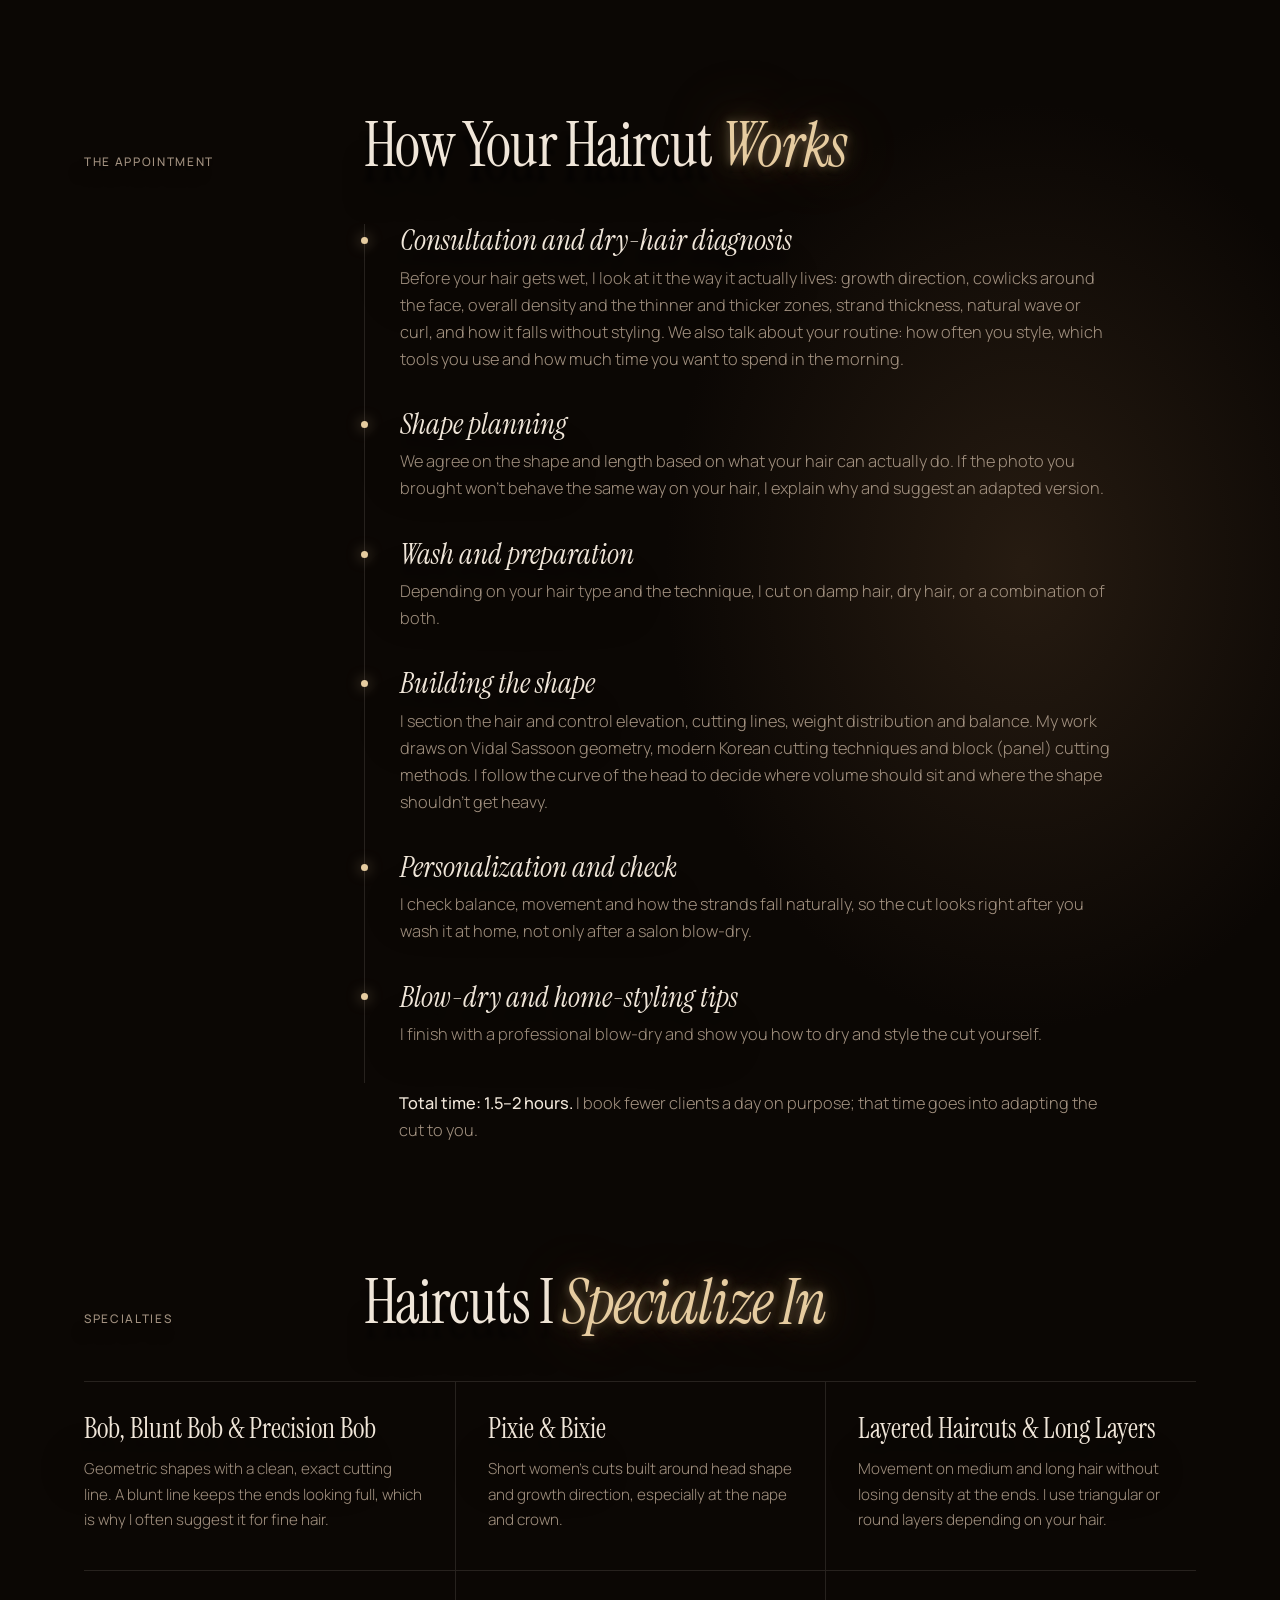
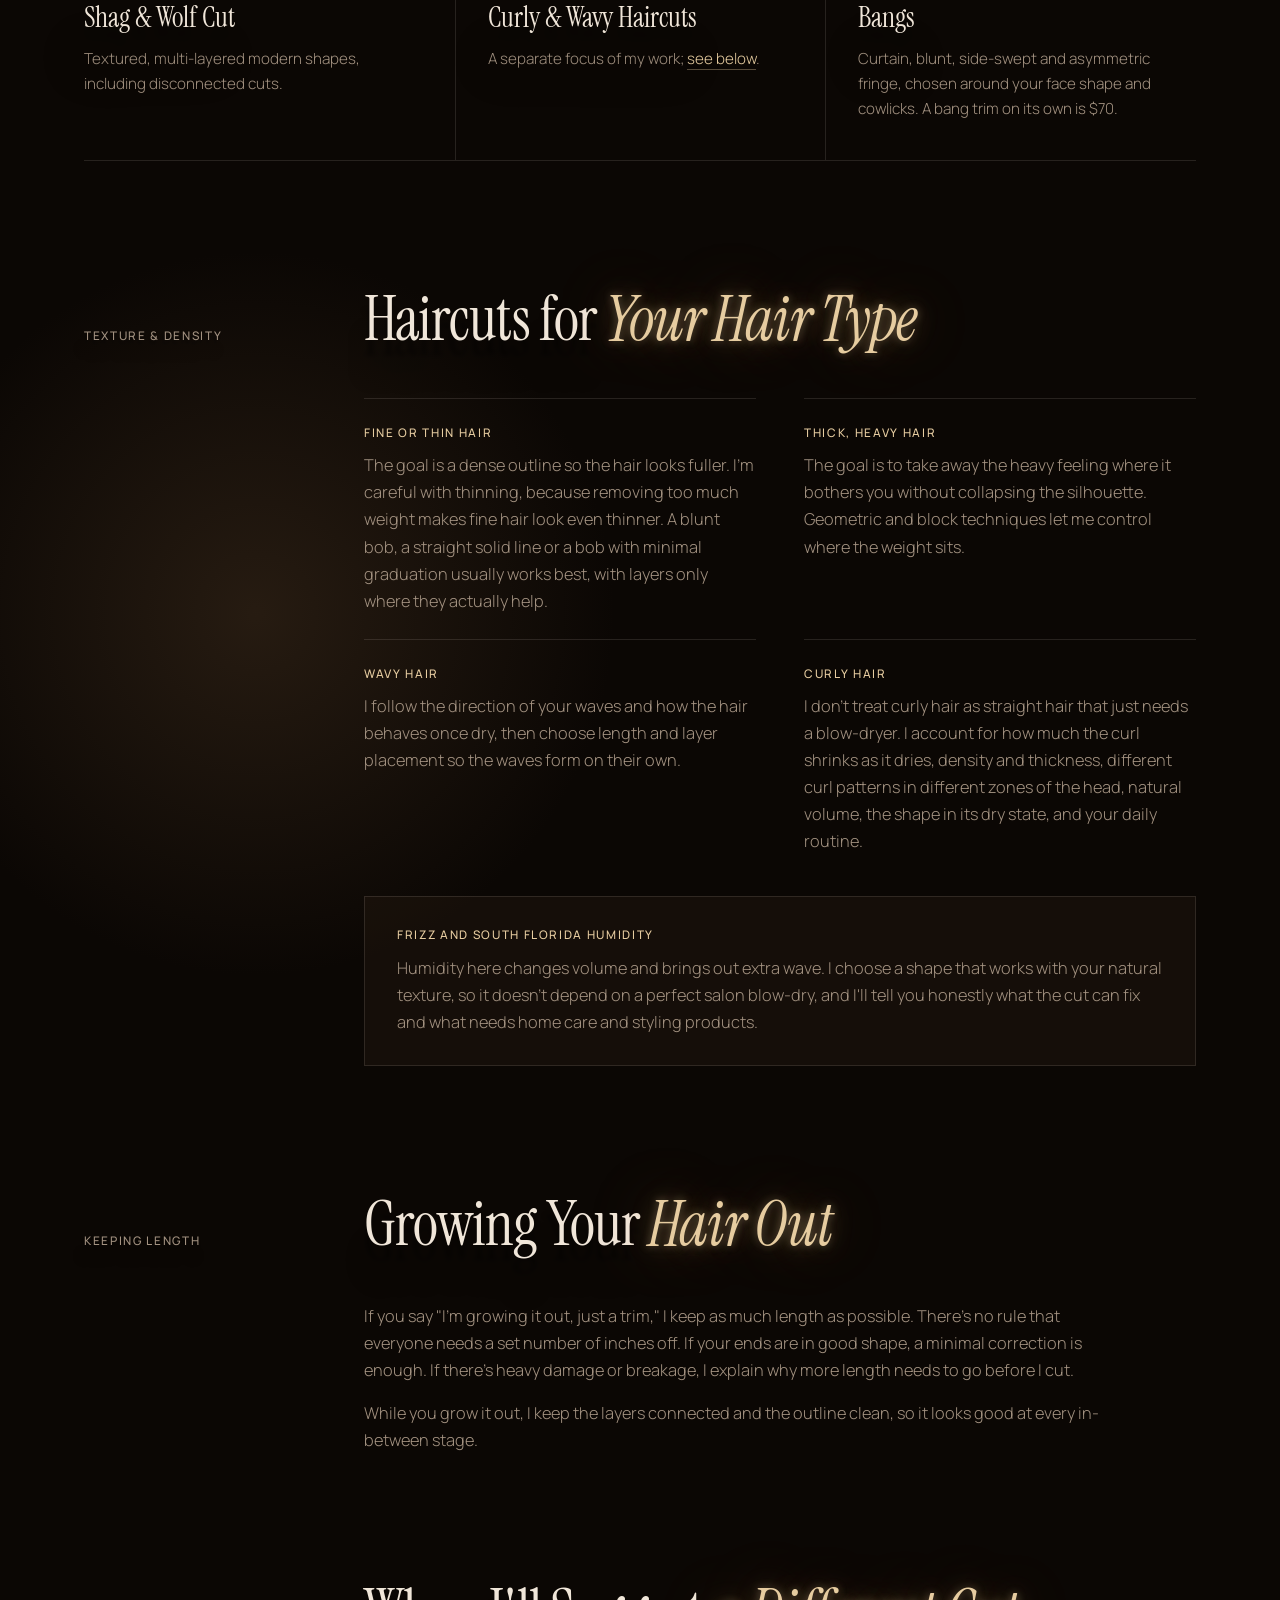
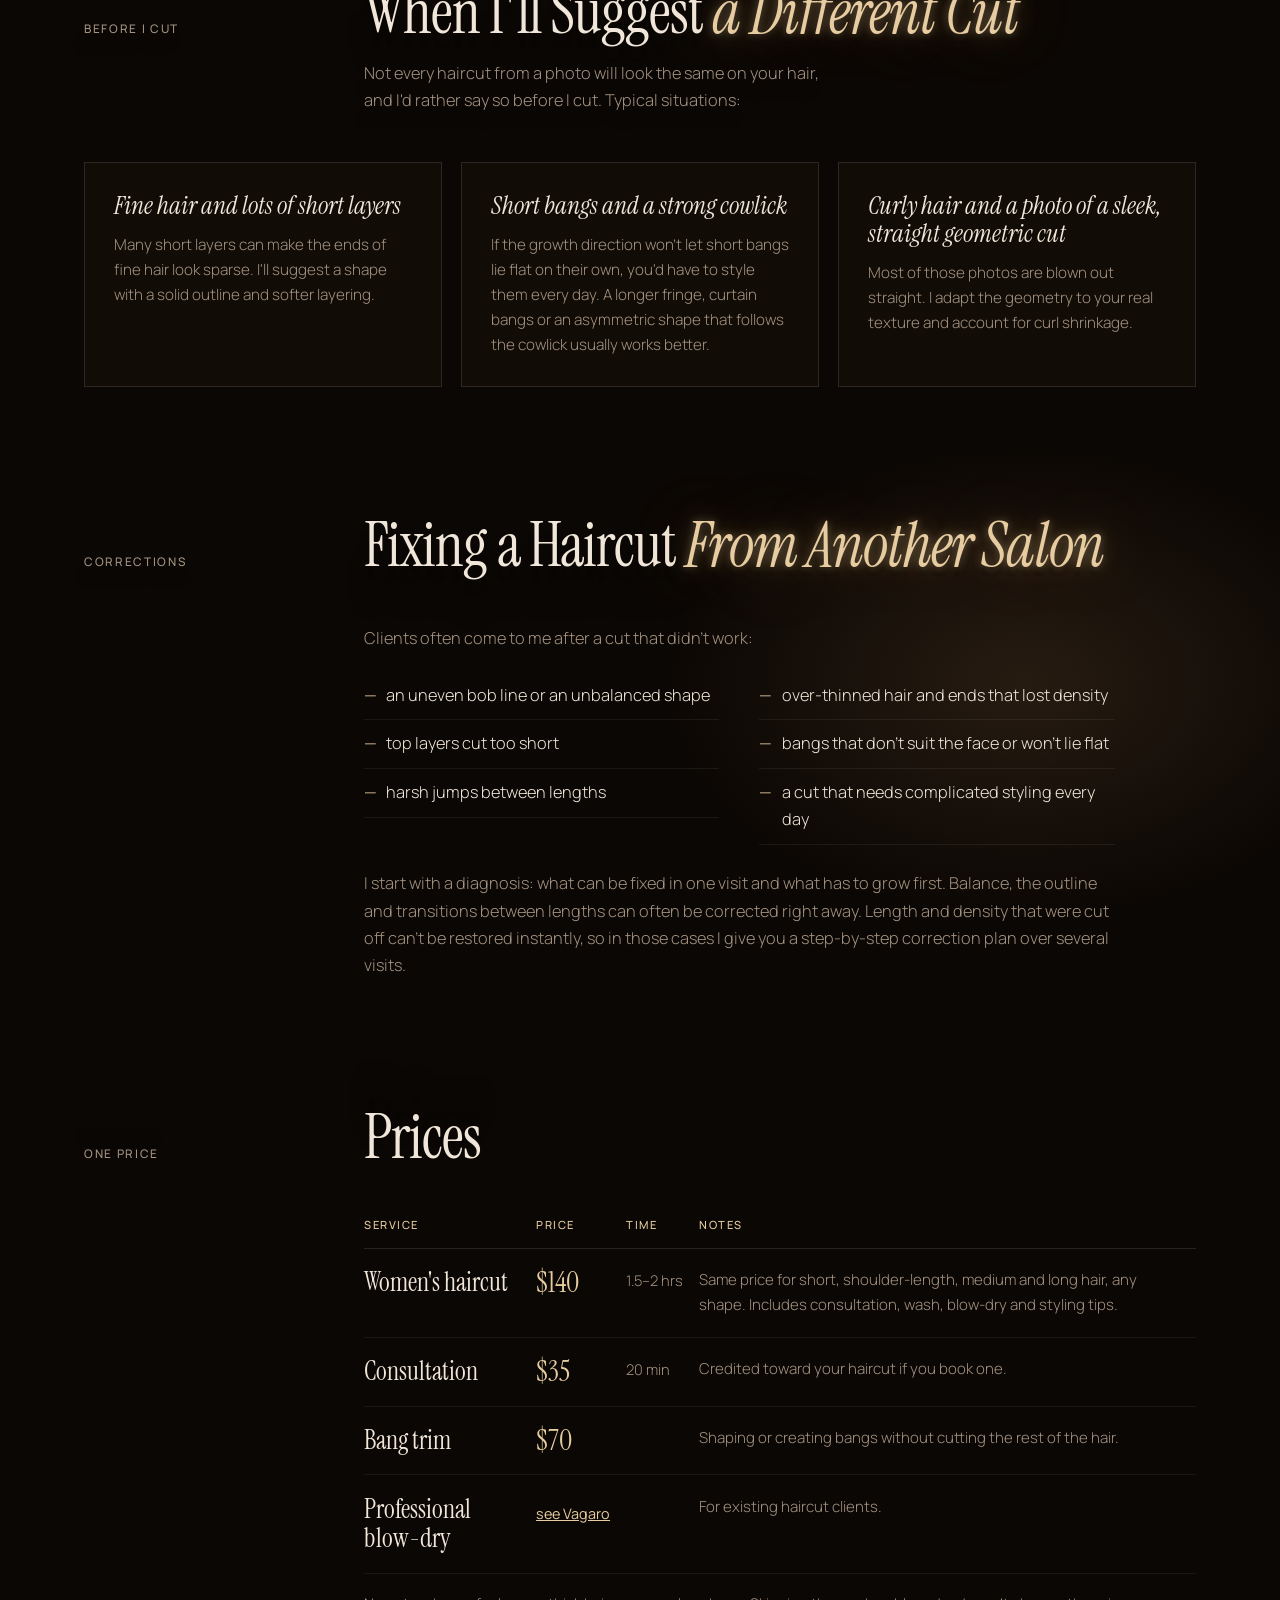
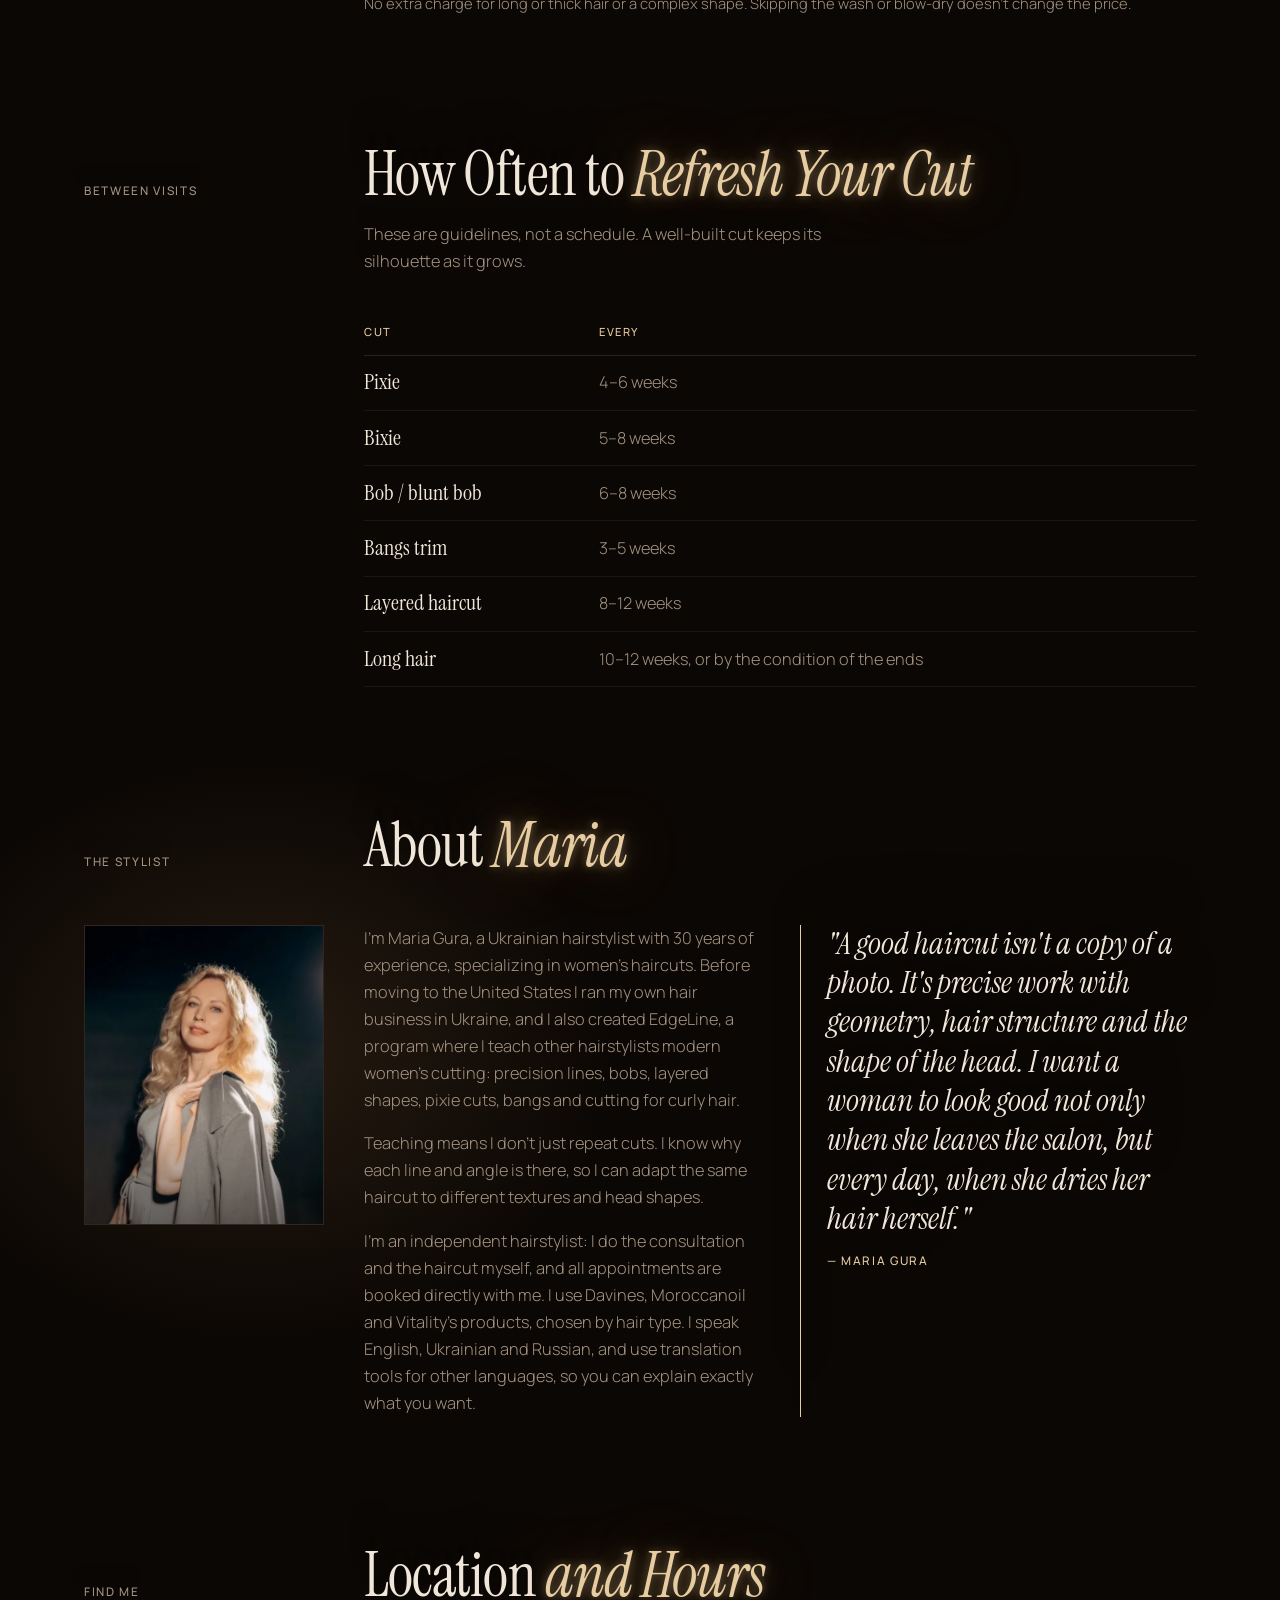
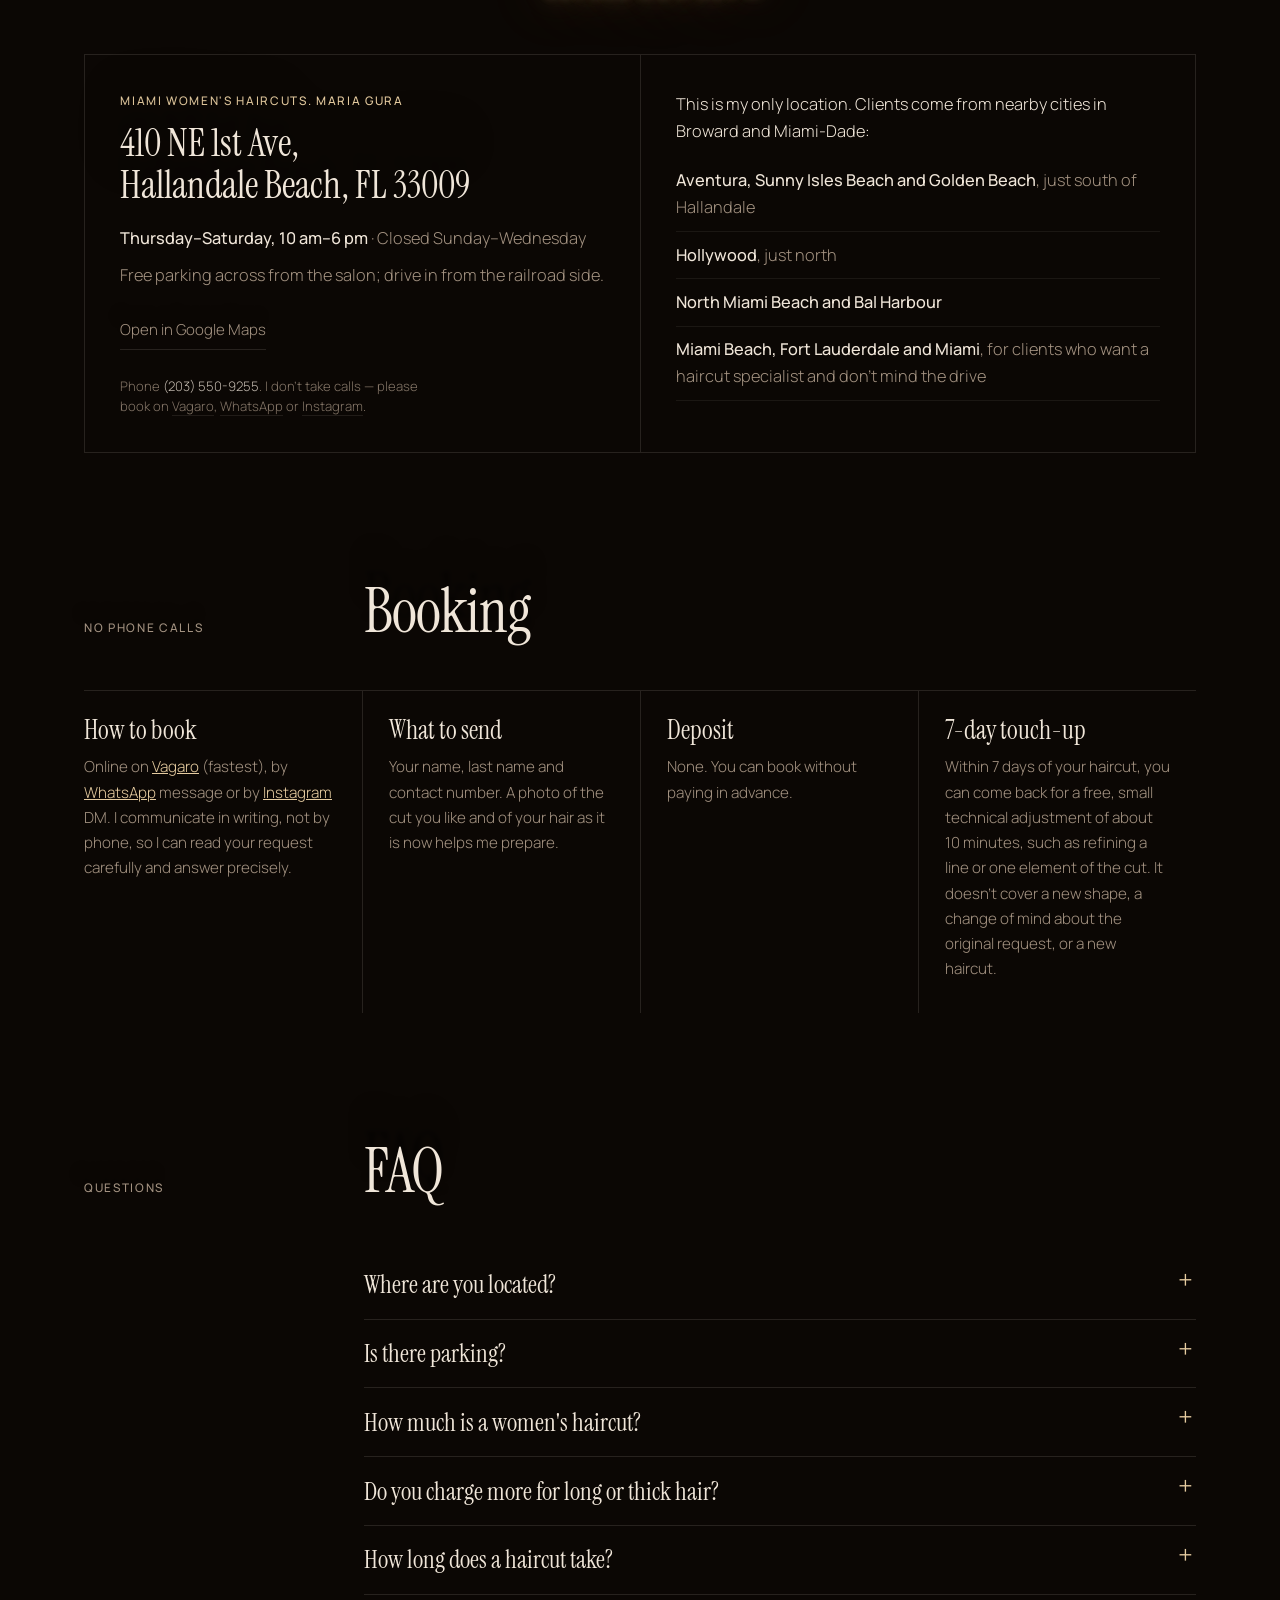
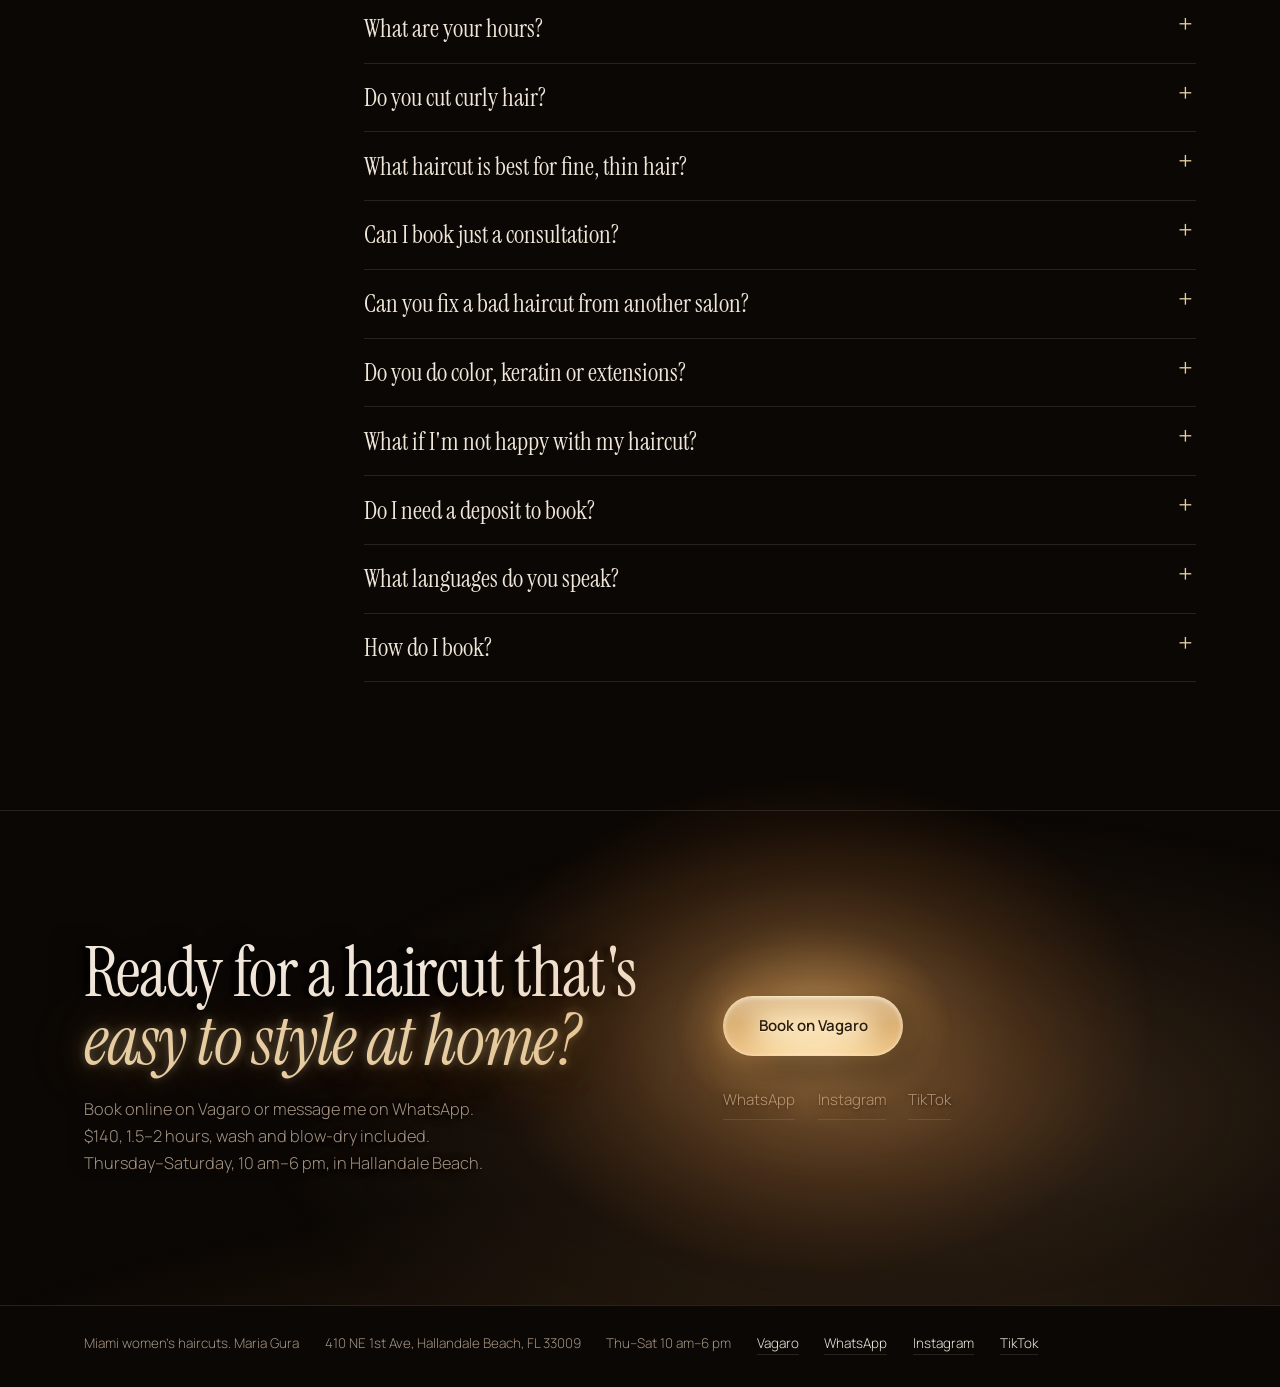
==== commit 4d1b1a7b: "add phone number to location" ====
--- a/index.html
+++ b/index.html
@@ -9,8 +9,17 @@
 <meta property="og:description" content="Precision bobs, pixies, layers and curly cuts. $140 for any length, wash and blow-dry included. Thu–Sat 10–6.">
 <meta property="og:type" content="website">
 <meta name="theme-color" content="#0B0704">
-<!-- TODO: once the domain is live, add <link rel="canonical"> and make the image URLs below absolute -->
-<meta property="og:image" content="images/maria-gura.jpg">
+<link rel="icon" href="favicon.ico" sizes="32x32">
+<link rel="icon" href="favicon.svg" type="image/svg+xml">
+<link rel="apple-touch-icon" href="apple-touch-icon.png">
+<link rel="canonical" href="https://mariagura.com/">
+<meta property="og:url" content="https://mariagura.com/">
+<meta property="og:site_name" content="Miami women's haircuts. Maria Gura">
+<meta property="og:image" content="https://mariagura.com/images/maria-gura.jpg">
+<meta property="og:image:width" content="640">
+<meta property="og:image:height" content="640">
+<meta property="og:image:alt" content="Maria Gura, women's haircut specialist in Hallandale Beach, FL">
+<meta name="twitter:card" content="summary">
 <script type="application/ld+json">
 {
   "@context": "https://schema.org",
@@ -34,8 +43,10 @@
   "priceRange": "$$",
   "knowsLanguage": ["en", "uk", "ru"],
   "areaServed": ["Hallandale Beach", "Aventura", "Sunny Isles Beach", "Golden Beach", "Hollywood", "North Miami Beach", "Bal Harbour", "Miami Beach", "Fort Lauderdale", "Miami"],
-  "employee": { "@type": "Person", "name": "Maria Gura", "jobTitle": "Hairstylist", "image": "images/maria-gura.jpg" },
-  "image": "images/maria-gura.jpg",
+  "employee": { "@type": "Person", "name": "Maria Gura", "jobTitle": "Hairstylist", "image": "https://mariagura.com/images/maria-gura.jpg" },
+  "image": "https://mariagura.com/images/maria-gura.jpg",
+  "url": "https://mariagura.com/",
+  "telephone": "+1-203-550-9255",
   "sameAs": [
     "https://www.instagram.com/womens.haircut.miami/",
     "https://www.tiktok.com/@guramariahaircut"
@@ -182,6 +193,7 @@
 <link rel="preload" href="assets/fonts/instrument-serif-latin-400-normal.woff2" as="font" type="font/woff2" crossorigin>
 <link rel="preload" href="assets/fonts/manrope-latin-300-normal.woff2" as="font" type="font/woff2" crossorigin>
 <link rel="stylesheet" href="css/style.css">
+<script src="js/analytics.js" defer></script>
 <script src="js/main.js" defer></script>
 </head>
 <body>
@@ -457,6 +469,7 @@
         <p><b>Thursday–Saturday, 10 am–6 pm</b> <span class="soft">· Closed Sunday–Wednesday</span></p>
         <p class="soft parking">Free parking across from the salon; drive in from the railroad side.</p>
         <a class="quiet" target="_blank" rel="noopener" href="https://www.google.com/maps/search/?api=1&amp;query=410+NE+1st+Ave+Hallandale+Beach+FL+33009">Open in Google Maps</a>
+        <p class="loc-phone">Phone <span class="nowrap">(203) 550-9255</span>. I don't take calls — please book on <a target="_blank" rel="noopener" href="https://www.vagaro.com/Users/BusinessWidget.aspx?enc=MMLjhIwJMcwFQhXLL7ifVDbvYZsRbhAptQzbbm7GgDcwnjyCqwp7zsIEo/Ez3HB1ZsWcmwP61o4NrvgE0phO7OywcnB5UcsrumbVtzE0nMVJLJdPSKB/vt3mfkV/UhLJYPYe6byilDAQ1V3dABpL3WQs6q6Q+Q5jC7TtFvVKQ9042T9uSpSU/9s1L0h7MzUqxbCcYFdTby5lhnulZ4Y6B5/o4Pa1DmrM/BZS9leKmcGDRkD1kLUozFzNtafPtRz0O83yVJUekiHMa2pz99QHsF57OAmX54TL8Z05iAUDZJzmD2EBjYmCaRtBg/q2FefUj9Fap5cD81SyO0qzo1R7k9bGSxKA9IU05LXuTmj4A6P05jykJHCZaH15q4DV6e3Z2PwqIHd2iHIQOXltIdB0pRliA1bKwg4LgsX4xd7e/QncTavDeUfDSOuvLIptYjuMKnPwFPrjuIFpOlv5HZ9xQg==">Vagaro</a>, <a target="_blank" rel="noopener" href="https://wa.me/message/JENNVTPJMPMOB1">WhatsApp</a> or <a target="_blank" rel="noopener" href="https://www.instagram.com/womens.haircut.miami/">Instagram</a>.</p>
       </div>
       <div>
         <p class="loc-intro">This is my only location. Clients come from nearby cities in Broward and Miami-Dade:</p>
--- a/css/style.css
+++ b/css/style.css
@@ -30,15 +30,62 @@
 
   --ease: cubic-bezier(.16,.78,.28,1);
 
-  /* тіні від світла праворуч — лягають уліво й угору */
-  --sh-head: drop-shadow(-9px -6px 4px rgba(0,0,0,.9)) drop-shadow(-22px -14px 20px rgba(0,0,0,.55));
-  --sh-text: -2px -3px 3px rgba(0,0,0,.9), -6px -9px 12px rgba(0,0,0,.5);
+  /* напрям світла за замовчуванням: лампа праворуч, тіні вліво й угору.
+     js/main.js перераховує його для кожного тексту окремо — див. нижче */
+  --lx: -.83;   /* напрям тіні, одиничний вектор від лампи до тексту */
+  --ly: -.55;
+  --ld: 1;      /* довжина: що далі від лампи, то довша тінь         */
+  --la: 1;      /* густота: що далі від лампи, то блідіша             */
+
+  /* світіння золотих слів у заголовках: тепла пляма на тлі
+     навколо слова, але тьмяніша за лампу. Підказує, що тут
+     починається новий розділ. Два внутрішні шари — сяйво на
+     самих літерах, два зовнішні — світло, що лягає на стіну. */
+  --glow-word:
+    0 0 8px   rgba(240,214,170,.35),
+    0 0 24px  rgba(230,196,140,.30),
+    0 0 60px  rgba(214,160,92,.40),
+    0 0 120px rgba(200,140,70,.30);
 
   --wrap: 1240px;
   --pad: clamp(1.5rem,5vw,5.5rem);
 }
 
 *{box-sizing:border-box;margin:0;padding:0}
+
+/* ── тіні від лампи ──────────────────────────────────
+   Кнопка запису — це лампа, і тіні від літер розходяться
+   від неї, як від справжньої лампочки: текст ліворуч від неї
+   кидає тінь уліво, текст над нею — угору, під нею — униз.
+   Сам напрям (--lx/--ly), довжину (--ld) і густоту (--la)
+   main.js ставить кожному тексту окремо. Оголошено на *, а не
+   на :root, бо змінна, зібрана на :root, успадковується вже
+   готовою — і всі тексти мали б один напрям на всіх.
+   ─────────────────────────────────────────────────── */
+*{
+  --sh-text:
+    calc(var(--lx) * 3px * var(--ld)) calc(var(--ly) * 3px * var(--ld)) 3px rgba(0,0,0,calc(.9 * var(--la))),
+    calc(var(--lx) * 10px * var(--ld)) calc(var(--ly) * 10px * var(--ld)) 12px rgba(0,0,0,calc(.5 * var(--la)));
+  --sh-text-big:
+    calc(var(--lx) * 5px * var(--ld)) calc(var(--ly) * 5px * var(--ld)) 3px rgba(0,0,0,calc(.95 * var(--la))),
+    calc(var(--lx) * 14px * var(--ld)) calc(var(--ly) * 14px * var(--ld)) 14px rgba(0,0,0,calc(.58 * var(--la)));
+  --sh-head:
+    drop-shadow(calc(var(--lx) * 10px * var(--ld)) calc(var(--ly) * 10px * var(--ld)) 4px rgba(0,0,0,calc(.9 * var(--la))))
+    drop-shadow(calc(var(--lx) * 25px * var(--ld)) calc(var(--ly) * 25px * var(--ld)) 20px rgba(0,0,0,calc(.55 * var(--la))));
+  /* те саме, що --sh-head, але як text-shadow. Для заголовків,
+     у яких є світні слова: filter клав би тінь і на саме сяйво,
+     і навколо слова виходила б темна пляма замість світлої. */
+  --sh-head-text:
+    calc(var(--lx) * 10px * var(--ld)) calc(var(--ly) * 10px * var(--ld)) 4px rgba(0,0,0,calc(.9 * var(--la))),
+    calc(var(--lx) * 25px * var(--ld)) calc(var(--ly) * 25px * var(--ld)) 20px rgba(0,0,0,calc(.55 * var(--la)));
+  /* слово, що само світиться, кидає лише коротку легку тінь —
+     довга темна тінь з'їла б світло, яке воно кладе на тло */
+  --sh-glow-text:
+    calc(var(--lx) * 6px * var(--ld)) calc(var(--ly) * 6px * var(--ld)) 3px rgba(0,0,0,calc(.6 * var(--la)));
+  --sh-hero:
+    drop-shadow(calc(var(--lx) * 15px * var(--ld)) calc(var(--ly) * 15px * var(--ld)) 5px rgba(0,0,0,calc(.95 * var(--la))))
+    drop-shadow(calc(var(--lx) * 36px * var(--ld)) calc(var(--ly) * 36px * var(--ld)) 26px rgba(0,0,0,calc(.62 * var(--la))));
+}
 html{scroll-behavior:smooth;scroll-padding-top:5rem;overflow-x:clip}
 body{
   background:var(--stage);
@@ -76,7 +123,7 @@
   font-family:var(--f-display);
   font-size:clamp(1.15rem,2.1vw,1.4rem);
   text-decoration:none;white-space:nowrap;
-  text-shadow:-6px -5px 4px rgba(0,0,0,.95), -15px -13px 17px rgba(0,0,0,.55);
+  text-shadow:var(--sh-text-big);
 }
 .mark em{font-style:italic;color:var(--gloss)}
 .top nav{display:flex;gap:1.6rem;margin-left:auto}
@@ -172,7 +219,7 @@
   font-family:var(--f-display); font-weight:400;
   font-size:clamp(2.7rem,10vw,8.4rem); line-height:.92; letter-spacing:-.025em;
   margin-bottom:clamp(1.5rem,3.5vh,2.4rem);
-  filter:drop-shadow(13px -10px 5px rgba(0,0,0,.95)) drop-shadow(30px -22px 26px rgba(0,0,0,.62));
+  filter:var(--sh-hero);
 }
 .headline > span{
   display:block; white-space:nowrap;
@@ -193,7 +240,7 @@
 .lede{
   max-width:44ch; font-size:clamp(.98rem,1.7vw,1.06rem); line-height:1.66;
   color:var(--type-soft); margin-bottom:clamp(1.9rem,4vh,2.6rem);
-  text-shadow:4px -3px 3px rgba(0,0,0,.96), 11px -8px 13px rgba(0,0,0,.6);
+  text-shadow:var(--sh-text-big);
   opacity:0; animation:settle 1.5s var(--ease) .88s forwards;
 }
 .actions{display:flex;align-items:center;gap:clamp(1.1rem,3vw,2rem);flex-wrap:wrap;opacity:0;animation:settle 1.5s var(--ease) 1.08s forwards}
@@ -202,7 +249,7 @@
   padding-block:clamp(1.2rem,3vh,1.8rem) clamp(1.5rem,3.4vw,3rem);
   border-top:1px solid var(--line);
   font-size:.85rem; color:var(--type-soft);
-  text-shadow:-3px 4px 3px rgba(0,0,0,.96), -9px 13px 14px rgba(0,0,0,.58);
+  text-shadow:var(--sh-text-big);
   opacity:0; animation:settle 1.5s var(--ease) 1.32s forwards;
 }
 .proof li{list-style:none;white-space:nowrap}
@@ -225,9 +272,9 @@
 .s-head h2{
   font-family:var(--f-display); font-weight:400;
   font-size:clamp(2.3rem,4.8vw,4.2rem); line-height:1; letter-spacing:-.015em;
-  filter:var(--sh-head);
-}
-.s-head h2 em{color:var(--gloss)}
+  text-shadow:var(--sh-head-text);
+}
+.s-head h2 em{color:var(--gloss);text-shadow:var(--glow-word), var(--sh-glow-text)}
 .s-head p{margin-top:1rem;max-width:46ch;color:var(--type-soft);text-shadow:var(--sh-text)}
 .two{display:grid;grid-template-columns:15rem 1fr;gap:2.5rem}
 .prose{max-width:46em;color:var(--type-soft)}
@@ -239,7 +286,7 @@
 .price-big .num{
   font-family:var(--f-display); font-size:clamp(5rem,9vw,7.5rem); line-height:.9;
   color:var(--gloss);
-  text-shadow:0 0 40px rgba(230,204,160,.25), -10px -8px 6px rgba(0,0,0,.9);
+  text-shadow:0 0 40px rgba(230,204,160,.25), var(--sh-text-big);
 }
 .price-big .num sup{font-size:.4em;vertical-align:.9em;margin-right:.08em}
 .price-big p{margin-top:1rem;font-size:.92rem;color:var(--type-soft)}
@@ -332,6 +379,12 @@
 .loc li{padding:.6rem 0;border-bottom:1px solid var(--line-2);color:var(--type-soft)}
 .loc li b{color:var(--type)}
 .loc .quiet{display:inline-block;margin-top:1.4rem}
+/* телефон — для довідки, не для дзвінків: дрібно й тихо, щоб
+   погляд ішов до Vagaro й WhatsApp, а не до номера */
+.loc-phone{margin-top:1.6rem;font-size:.82rem;line-height:1.55;color:var(--type-soft);opacity:.8;max-width:38ch}
+.loc-phone .nowrap{white-space:nowrap;color:var(--type)}
+.loc-phone a{color:inherit;text-decoration:none;border-bottom:1px solid var(--line);transition:color .5s var(--ease),border-color .5s var(--ease)}
+.loc-phone a:hover{color:var(--type);border-color:var(--gloss)}
 
 /* запис */
 .book-grid{display:grid;grid-template-columns:repeat(4,1fr);border-top:1px solid var(--line)}
@@ -368,9 +421,9 @@
 .cta h2{
   font-family:var(--f-display); font-weight:400;
   font-size:clamp(2.6rem,5.4vw,4.8rem); line-height:.98; letter-spacing:-.02em;
-  filter:var(--sh-head);
-}
-.cta h2 em{color:var(--gloss)}
+  text-shadow:var(--sh-head-text);
+}
+.cta h2 em{color:var(--gloss);text-shadow:var(--glow-word), var(--sh-glow-text)}
 .cta p{margin-top:1.3rem;max-width:42ch;color:var(--type-soft);text-shadow:var(--sh-text)}
 .cta .actions{opacity:1;animation:none;gap:1.4rem}
 .cta .links{display:flex;gap:1.4rem;flex-wrap:wrap;margin-top:1.6rem}
@@ -406,8 +459,8 @@
 }
 
 /* ── десктоп: перший екран у дві колонки ───────────
-   Заголовок зліва, текст і лампа справа — тіні від
-   літер лягають уліво, світло приходить з того боку.
+   Заголовок зліва, текст і лампа справа. Тіні від
+   літер сюди не прив'язані: їх рахує main.js від лампи.
    ─────────────────────────────────────────────────── */
 @media (min-width:1000px){
   .center{
@@ -419,9 +472,8 @@
   .headline{
     grid-column:1; grid-row:1 / span 2; margin-bottom:0;
     font-size:clamp(3.2rem,7vw,8.4rem);
-    filter:drop-shadow(-13px -8px 5px rgba(0,0,0,.95)) drop-shadow(-31px -18px 26px rgba(0,0,0,.62));
   }
-  .lede{grid-column:2;grid-row:1;align-self:end;max-width:100%;margin-bottom:1.6rem;text-shadow:-2px -4px 3px rgba(0,0,0,.96), -6px -11px 13px rgba(0,0,0,.6)}
+  .lede{grid-column:2;grid-row:1;align-self:end;max-width:100%;margin-bottom:1.6rem}
   .actions{grid-column:2;grid-row:2;align-self:start;gap:1.3rem}
   .stage::before{
     background:
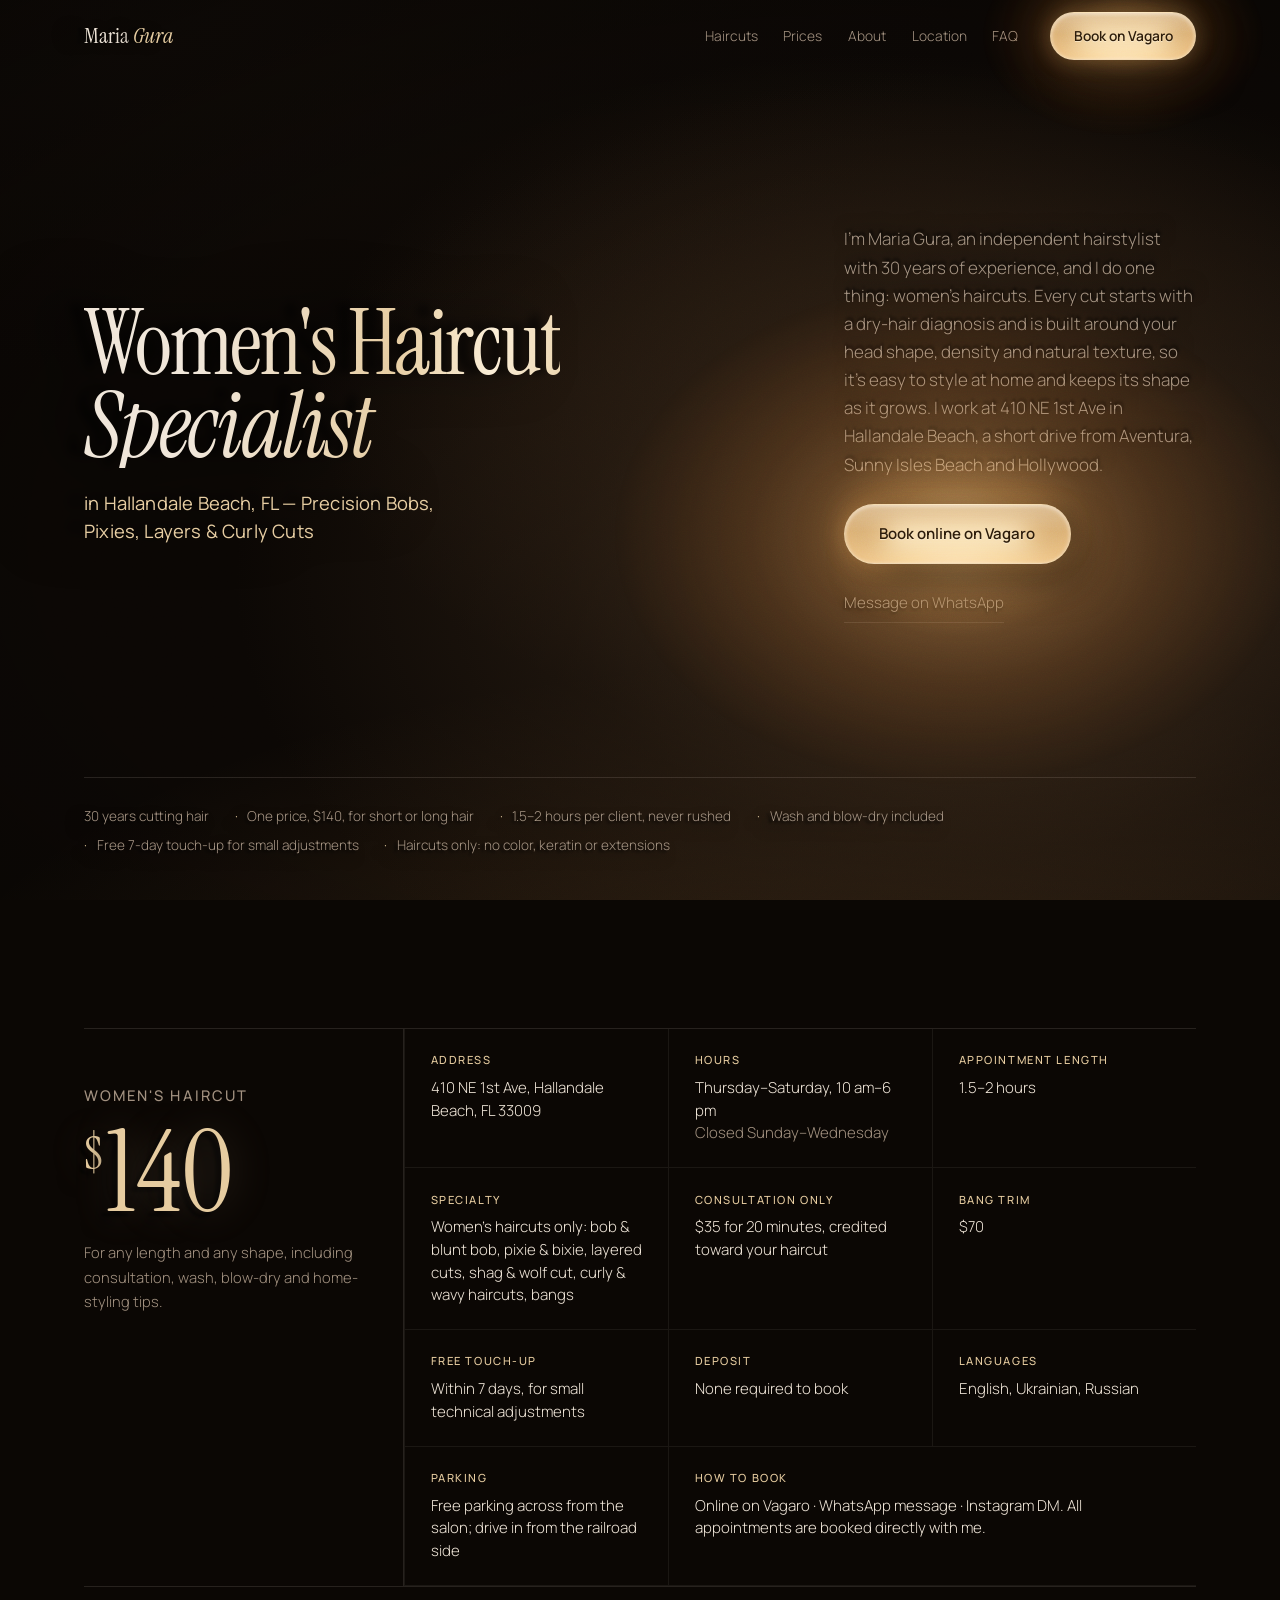
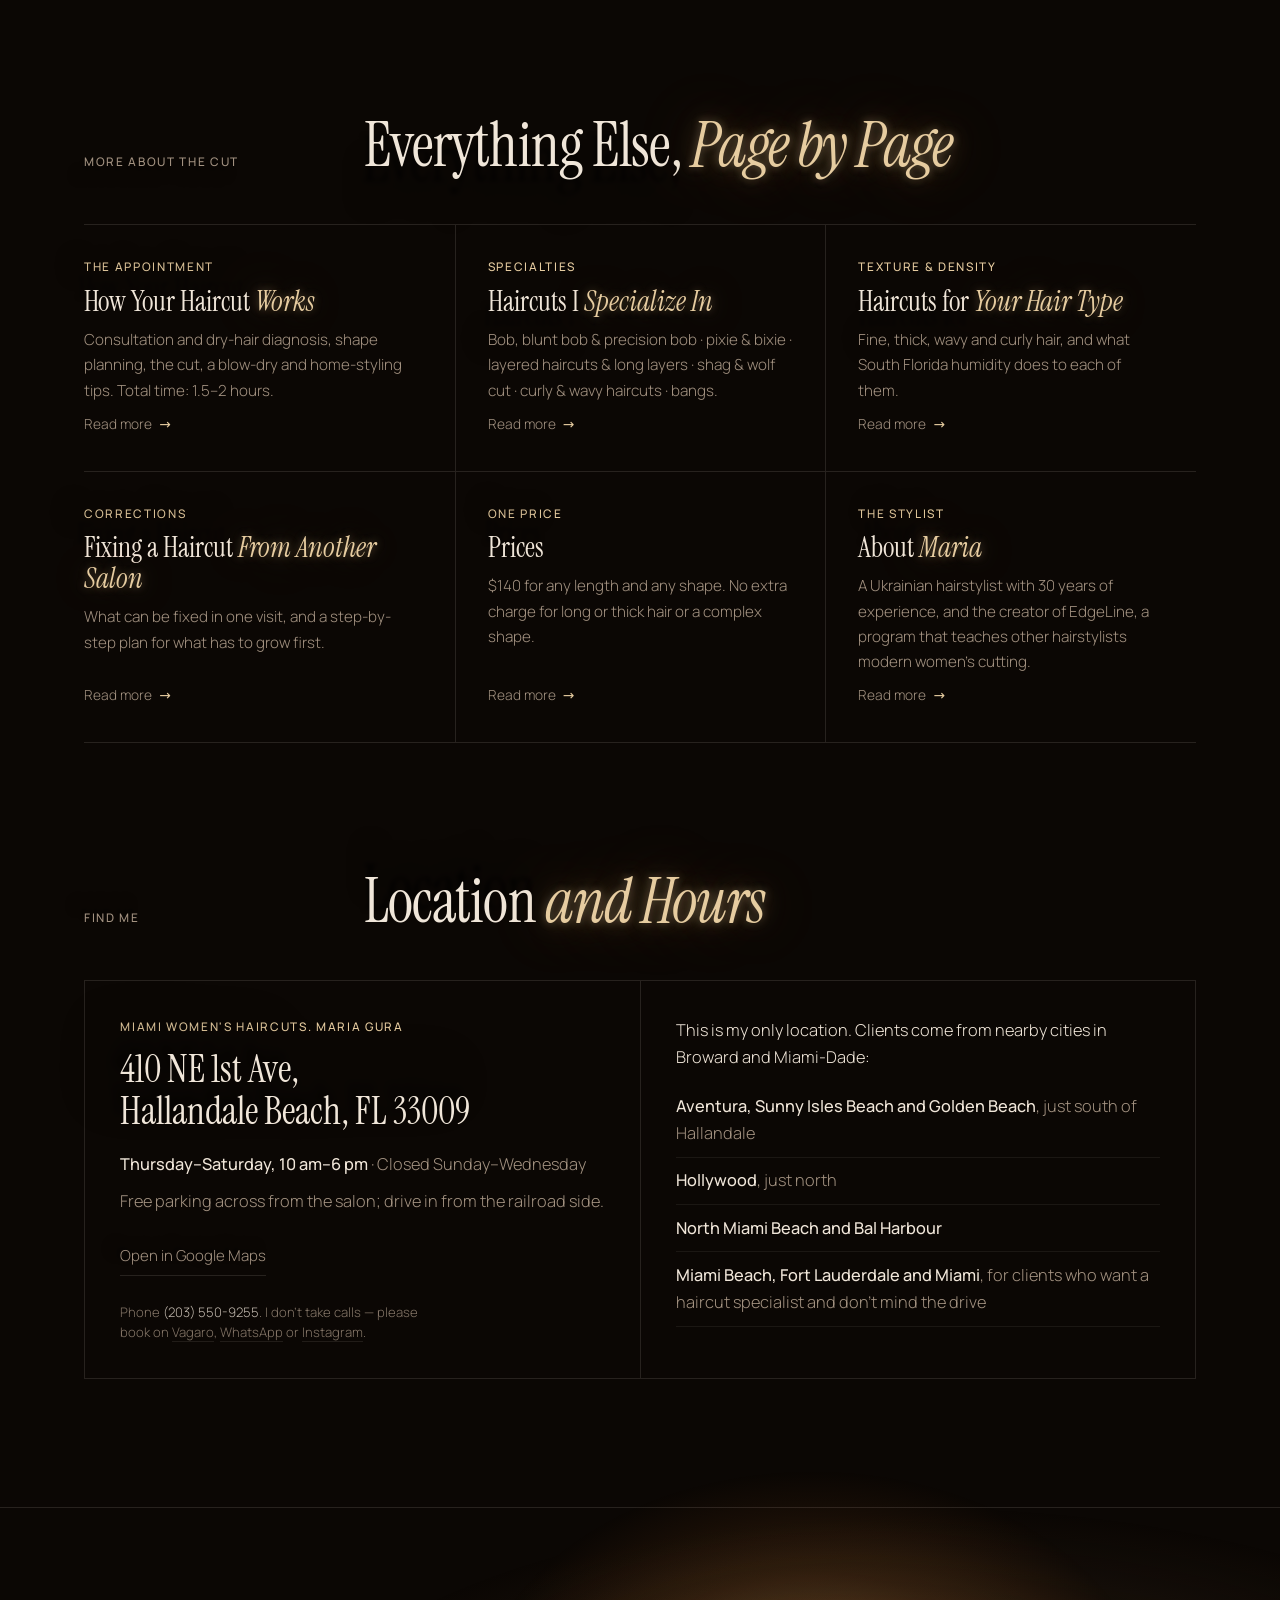
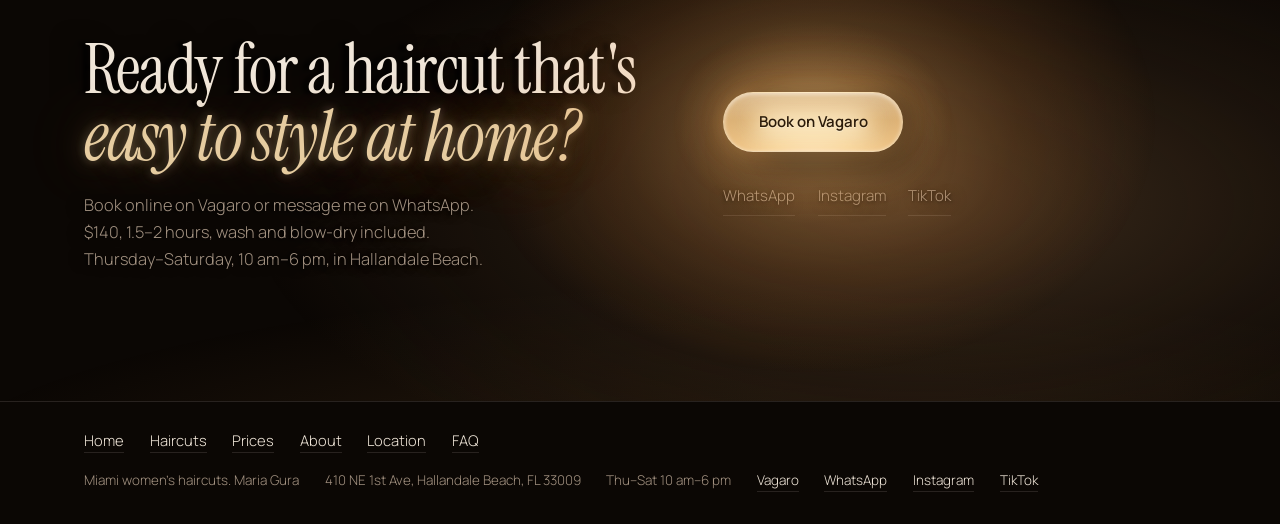
==== commit efa4b30e: "split site into pages" ====
--- a/index.html
+++ b/index.html
@@ -5,16 +5,16 @@
 <meta name="viewport" content="width=device-width, initial-scale=1">
 <title>Miami women's haircuts. Maria Gura | Women's Haircut Specialist, Hallandale Beach FL</title>
 <meta name="description" content="Women's haircut specialist in Hallandale Beach, FL, with 30 years of experience. Precision bobs, pixie cuts, layers and curly haircuts. $140 for any length, wash and blow-dry included. Thu–Sat 10–6.">
-<meta property="og:title" content="Maria Gura | Women's Haircut Specialist, Hallandale Beach FL">
-<meta property="og:description" content="Precision bobs, pixies, layers and curly cuts. $140 for any length, wash and blow-dry included. Thu–Sat 10–6.">
+<meta name="theme-color" content="#0B0704">
+<link rel="icon" href="/favicon.ico" sizes="32x32">
+<link rel="icon" href="/favicon.svg" type="image/svg+xml">
+<link rel="apple-touch-icon" href="/apple-touch-icon.png">
+<link rel="canonical" href="https://mariagura.com/">
 <meta property="og:type" content="website">
-<meta name="theme-color" content="#0B0704">
-<link rel="icon" href="favicon.ico" sizes="32x32">
-<link rel="icon" href="favicon.svg" type="image/svg+xml">
-<link rel="apple-touch-icon" href="apple-touch-icon.png">
-<link rel="canonical" href="https://mariagura.com/">
 <meta property="og:url" content="https://mariagura.com/">
 <meta property="og:site_name" content="Miami women's haircuts. Maria Gura">
+<meta property="og:title" content="Maria Gura | Women's Haircut Specialist, Hallandale Beach FL">
+<meta property="og:description" content="Women's haircut specialist in Hallandale Beach, FL, with 30 years of experience. Precision bobs, pixie cuts, layers and curly haircuts. $140 for any length, wash and blow-dry included. Thu–Sat 10–6.">
 <meta property="og:image" content="https://mariagura.com/images/maria-gura.jpg">
 <meta property="og:image:width" content="640">
 <meta property="og:image:height" content="640">
@@ -62,139 +62,11 @@
   ]
 }
 </script>
-<script type="application/ld+json">
-{
- "@context": "https://schema.org",
- "@type": "FAQPage",
- "mainEntity": [
-  {
-   "@type": "Question",
-   "name": "Where are you located?",
-   "acceptedAnswer": {
-    "@type": "Answer",
-    "text": "410 NE 1st Ave, Hallandale Beach, FL 33009, a short drive from Aventura, Sunny Isles Beach and Hollywood."
-   }
-  },
-  {
-   "@type": "Question",
-   "name": "Is there parking?",
-   "acceptedAnswer": {
-    "@type": "Answer",
-    "text": "Yes, free parking across from the salon. Drive in from the railroad side."
-   }
-  },
-  {
-   "@type": "Question",
-   "name": "How much is a women's haircut?",
-   "acceptedAnswer": {
-    "@type": "Answer",
-    "text": "$140, whatever your hair length or the shape you choose. The price includes the consultation, wash, blow-dry and home-styling tips."
-   }
-  },
-  {
-   "@type": "Question",
-   "name": "Do you charge more for long or thick hair?",
-   "acceptedAnswer": {
-    "@type": "Answer",
-    "text": "No. Short, shoulder-length, medium and long hair all cost the same, and complex shapes have no extra fee."
-   }
-  },
-  {
-   "@type": "Question",
-   "name": "How long does a haircut take?",
-   "acceptedAnswer": {
-    "@type": "Answer",
-    "text": "1.5–2 hours, including consultation, dry-hair diagnosis, the cut, wash and blow-dry."
-   }
-  },
-  {
-   "@type": "Question",
-   "name": "What are your hours?",
-   "acceptedAnswer": {
-    "@type": "Answer",
-    "text": "Thursday to Saturday, 10 am to 6 pm. Closed Sunday through Wednesday."
-   }
-  },
-  {
-   "@type": "Question",
-   "name": "Do you cut curly hair?",
-   "acceptedAnswer": {
-    "@type": "Answer",
-    "text": "Yes, it's one of my main specialties. I cut with curl shrinkage and your curl pattern in mind and build the shape for how your hair looks dry, not blown straight."
-   }
-  },
-  {
-   "@type": "Question",
-   "name": "What haircut is best for fine, thin hair?",
-   "acceptedAnswer": {
-    "@type": "Answer",
-    "text": "Usually a shape with a dense outline, like a blunt bob or a bob with minimal graduation, with layers only where they help. Over-thinning makes fine hair look thinner."
-   }
-  },
-  {
-   "@type": "Question",
-   "name": "Can I book just a consultation?",
-   "acceptedAnswer": {
-    "@type": "Answer",
-    "text": "Yes. It's $35 for 20 minutes, and the $35 is credited toward your haircut if you book one."
-   }
-  },
-  {
-   "@type": "Question",
-   "name": "Can you fix a bad haircut from another salon?",
-   "acceptedAnswer": {
-    "@type": "Answer",
-    "text": "Often, yes. Balance, the outline and harsh transitions can usually be corrected in one visit. If too much length or density was removed, I'll give you a step-by-step plan while it grows back."
-   }
-  },
-  {
-   "@type": "Question",
-   "name": "Do you do color, keratin or extensions?",
-   "acceptedAnswer": {
-    "@type": "Answer",
-    "text": "No, I only do haircuts. If you need color, I can help you book with a colorist."
-   }
-  },
-  {
-   "@type": "Question",
-   "name": "What if I'm not happy with my haircut?",
-   "acceptedAnswer": {
-    "@type": "Answer",
-    "text": "Within 7 days you can come back for a free small technical adjustment (about 10 minutes). It doesn't include changing the shape or a new haircut."
-   }
-  },
-  {
-   "@type": "Question",
-   "name": "Do I need a deposit to book?",
-   "acceptedAnswer": {
-    "@type": "Answer",
-    "text": "No deposit is required."
-   }
-  },
-  {
-   "@type": "Question",
-   "name": "What languages do you speak?",
-   "acceptedAnswer": {
-    "@type": "Answer",
-    "text": "English, Ukrainian and Russian. For other languages I use translation tools."
-   }
-  },
-  {
-   "@type": "Question",
-   "name": "How do I book?",
-   "acceptedAnswer": {
-    "@type": "Answer",
-    "text": "Online on Vagaro, by WhatsApp message or by Instagram DM. I don't take phone calls; written messages let me answer precisely."
-   }
-  }
- ]
-}
-</script>
-<link rel="preload" href="assets/fonts/instrument-serif-latin-400-normal.woff2" as="font" type="font/woff2" crossorigin>
-<link rel="preload" href="assets/fonts/manrope-latin-300-normal.woff2" as="font" type="font/woff2" crossorigin>
-<link rel="stylesheet" href="css/style.css">
-<script src="js/analytics.js" defer></script>
-<script src="js/main.js" defer></script>
+<link rel="preload" href="/assets/fonts/instrument-serif-latin-400-normal.woff2" as="font" type="font/woff2" crossorigin>
+<link rel="preload" href="/assets/fonts/manrope-latin-300-normal.woff2" as="font" type="font/woff2" crossorigin>
+<link rel="stylesheet" href="/css/style.css">
+<script src="/js/analytics.js" defer></script>
+<script src="/js/main.js" defer></script>
 </head>
 <body>
 
@@ -202,15 +74,24 @@
 
 <header class="top" id="top-bar">
   <div class="wrap">
-    <a class="mark" href="#top">Maria <em>Gura</em></a>
-    <nav aria-label="Sections">
-      <a href="#process">How it works</a>
-      <a href="#cuts">Haircuts</a>
-      <a href="#prices">Prices</a>
-      <a href="#about">About</a>
-      <a href="#location">Location</a>
-      <a href="#faq">FAQ</a>
+    <a class="mark" href="/">Maria <em>Gura</em></a>
+    <nav class="links" aria-label="Pages">
+      <a href="/haircuts/">Haircuts</a>
+      <a href="/prices/">Prices</a>
+      <a href="/about/">About</a>
+      <a href="/contact/">Location</a>
+      <a href="/faq/">FAQ</a>
     </nav>
+    <details class="menu">
+      <summary>Menu</summary>
+      <nav aria-label="Pages">
+        <a href="/haircuts/">Haircuts</a>
+        <a href="/prices/">Prices</a>
+        <a href="/about/">About</a>
+        <a href="/contact/">Location</a>
+        <a href="/faq/">FAQ</a>
+      </nav>
+    </details>
     <span class="lamp small"><a class="book" href="https://www.vagaro.com/Users/BusinessWidget.aspx?enc=MMLjhIwJMcwFQhXLL7ifVDbvYZsRbhAptQzbbm7GgDcwnjyCqwp7zsIEo/Ez3HB1ZsWcmwP61o4NrvgE0phO7OywcnB5UcsrumbVtzE0nMVJLJdPSKB/vt3mfkV/UhLJYPYe6byilDAQ1V3dABpL3WQs6q6Q+Q5jC7TtFvVKQ9042T9uSpSU/9s1L0h7MzUqxbCcYFdTby5lhnulZ4Y6B5/o4Pa1DmrM/BZS9leKmcGDRkD1kLUozFzNtafPtRz0O83yVJUekiHMa2pz99QHsF57OAmX54TL8Z05iAUDZJzmD2EBjYmCaRtBg/q2FefUj9Fap5cD81SyO0qzo1R7k9bGSxKA9IU05LXuTmj4A6P05jykJHCZaH15q4DV6e3Z2PwqIHd2iHIQOXltIdB0pRliA1bKwg4LgsX4xd7e/QncTavDeUfDSOuvLIptYjuMKnPwFPrjuIFpOlv5HZ9xQg==" target="_blank" rel="noopener"><span>Book on Vagaro</span></a></span>
   </div>
 </header>
@@ -267,191 +148,49 @@
   </div>
 </section>
 
-<section class="s warm-r" id="process">
+<section class="s" id="explore">
   <div class="wrap">
     <div class="s-head">
-      <p class="eyebrow">The appointment</p>
-      <h2>How Your Haircut <em>Works</em></h2>
-    </div>
-    <div class="two">
-      <div></div>
-      <div>
-        <ol class="process">
-          <li><h3>Consultation and dry-hair diagnosis</h3><p>Before your hair gets wet, I look at it the way it actually lives: growth direction, cowlicks around the face, overall density and the thinner and thicker zones, strand thickness, natural wave or curl, and how it falls without styling. We also talk about your routine: how often you style, which tools you use and how much time you want to spend in the morning.</p></li>
-          <li><h3>Shape planning</h3><p>We agree on the shape and length based on what your hair can actually do. If the photo you brought won't behave the same way on your hair, I explain why and suggest an adapted version.</p></li>
-          <li><h3>Wash and preparation</h3><p>Depending on your hair type and the technique, I cut on damp hair, dry hair, or a combination of both.</p></li>
-          <li><h3>Building the shape</h3><p>I section the hair and control elevation, cutting lines, weight distribution and balance. My work draws on Vidal Sassoon geometry, modern Korean cutting techniques and block (panel) cutting methods. I follow the curve of the head to decide where volume should sit and where the shape shouldn't get heavy.</p></li>
-          <li><h3>Personalization and check</h3><p>I check balance, movement and how the strands fall naturally, so the cut looks right after you wash it at home, not only after a salon blow-dry.</p></li>
-          <li><h3>Blow-dry and home-styling tips</h3><p>I finish with a professional blow-dry and show you how to dry and style the cut yourself.</p></li>
-        </ol>
-        <p class="total"><b>Total time: 1.5–2 hours.</b> <span class="soft">I book fewer clients a day on purpose; that time goes into adapting the cut to you.</span></p>
-      </div>
-    </div>
-  </div>
-</section>
-
-<section class="s" id="cuts">
-  <div class="wrap">
-    <div class="s-head">
-      <p class="eyebrow">Specialties</p>
-      <h2>Haircuts I <em>Specialize In</em></h2>
-    </div>
-    <div class="cuts">
-      <article class="cut"><h3>Bob, Blunt Bob &amp; Precision Bob</h3><p>Geometric shapes with a clean, exact cutting line. A blunt line keeps the ends looking full, which is why I often suggest it for fine hair.</p></article>
-      <article class="cut"><h3>Pixie &amp; Bixie</h3><p>Short women's cuts built around head shape and growth direction, especially at the nape and crown.</p></article>
-      <article class="cut"><h3>Layered Haircuts &amp; Long Layers</h3><p>Movement on medium and long hair without losing density at the ends. I use triangular or round layers depending on your hair.</p></article>
-      <article class="cut"><h3>Shag &amp; Wolf Cut</h3><p>Textured, multi-layered modern shapes, including disconnected cuts.</p></article>
-      <article class="cut"><h3>Curly &amp; Wavy Haircuts</h3><p>A separate focus of my work; <a href="#types">see below</a>.</p></article>
-      <article class="cut"><h3>Bangs</h3><p>Curtain, blunt, side-swept and asymmetric fringe, chosen around your face shape and cowlicks. A bang trim on its own is $70.</p></article>
-    </div>
-  </div>
-</section>
-
-<section class="s warm-l" id="types">
-  <div class="wrap">
-    <div class="s-head">
-      <p class="eyebrow">Texture &amp; density</p>
-      <h2>Haircuts for <em>Your Hair Type</em></h2>
-    </div>
-    <div class="two">
-      <div></div>
-      <div class="types">
-        <div class="type"><h3>Fine or thin hair</h3><p>The goal is a dense outline so the hair looks fuller. I'm careful with thinning, because removing too much weight makes fine hair look even thinner. A blunt bob, a straight solid line or a bob with minimal graduation usually works best, with layers only where they actually help.</p></div>
-        <div class="type"><h3>Thick, heavy hair</h3><p>The goal is to take away the heavy feeling where it bothers you without collapsing the silhouette. Geometric and block techniques let me control where the weight sits.</p></div>
-        <div class="type"><h3>Wavy hair</h3><p>I follow the direction of your waves and how the hair behaves once dry, then choose length and layer placement so the waves form on their own.</p></div>
-        <div class="type"><h3>Curly hair</h3><p>I don't treat curly hair as straight hair that just needs a blow-dryer. I account for how much the curl shrinks as it dries, density and thickness, different curl patterns in different zones of the head, natural volume, the shape in its dry state, and your daily routine.</p></div>
-        <div class="type wide"><h3>Frizz and South Florida humidity</h3><p>Humidity here changes volume and brings out extra wave. I choose a shape that works with your natural texture, so it doesn't depend on a perfect salon blow-dry, and I'll tell you honestly what the cut can fix and what needs home care and styling products.</p></div>
-      </div>
-    </div>
-  </div>
-</section>
-
-<section class="s" id="grow">
-  <div class="wrap">
-    <div class="s-head">
-      <p class="eyebrow">Keeping length</p>
-      <h2>Growing Your <em>Hair Out</em></h2>
-    </div>
-    <div class="two">
-      <div></div>
-      <div class="prose">
-        <p>If you say "I'm growing it out, just a trim," I keep as much length as possible. There's no rule that everyone needs a set number of inches off. If your ends are in good shape, a minimal correction is enough. If there's heavy damage or breakage, I explain why more length needs to go before I cut.</p>
-        <p>While you grow it out, I keep the layers connected and the outline clean, so it looks good at every in-between stage.</p>
-      </div>
-    </div>
-  </div>
-</section>
-
-<section class="s" id="honest">
-  <div class="wrap">
-    <div class="s-head">
-      <p class="eyebrow">Before I cut</p>
-      <div>
-        <h2>When I'll Suggest <em>a Different Cut</em></h2>
-        <p>Not every haircut from a photo will look the same on your hair, and I'd rather say so before I cut. Typical situations:</p>
-      </div>
-    </div>
-    <div class="cases">
-      <div class="case"><h3>Fine hair and lots of short layers</h3><p>Many short layers can make the ends of fine hair look sparse. I'll suggest a shape with a solid outline and softer layering.</p></div>
-      <div class="case"><h3>Short bangs and a strong cowlick</h3><p>If the growth direction won't let short bangs lie flat on their own, you'd have to style them every day. A longer fringe, curtain bangs or an asymmetric shape that follows the cowlick usually works better.</p></div>
-      <div class="case"><h3>Curly hair and a photo of a sleek, straight geometric cut</h3><p>Most of those photos are blown out straight. I adapt the geometry to your real texture and account for curl shrinkage.</p></div>
-    </div>
-  </div>
-</section>
-
-<section class="s warm-r" id="fix">
-  <div class="wrap">
-    <div class="s-head">
-      <p class="eyebrow">Corrections</p>
-      <h2>Fixing a Haircut <em>From Another Salon</em></h2>
-    </div>
-    <div class="two">
-      <div></div>
-      <div class="prose">
-        <p>Clients often come to me after a cut that didn't work:</p>
-        <ul class="fixes">
-          <li>an uneven bob line or an unbalanced shape</li>
-          <li>top layers cut too short</li>
-          <li>harsh jumps between lengths</li>
-          <li>over-thinned hair and ends that lost density</li>
-          <li>bangs that don't suit the face or won't lie flat</li>
-          <li>a cut that needs complicated styling every day</li>
-        </ul>
-        <p>I start with a diagnosis: what can be fixed in one visit and what has to grow first. Balance, the outline and transitions between lengths can often be corrected right away. Length and density that were cut off can't be restored instantly, so in those cases I give you a step-by-step correction plan over several visits.</p>
-      </div>
-    </div>
-  </div>
-</section>
-
-<section class="s" id="prices">
-  <div class="wrap">
-    <div class="s-head">
-      <p class="eyebrow">One price</p>
-      <h2>Prices</h2>
-    </div>
-    <div class="two">
-      <div></div>
-      <div>
-        <table class="price-table">
-          <thead><tr><th>Service</th><th>Price</th><th>Time</th><th>Notes</th></tr></thead>
-          <tbody>
-            <tr><td class="svc">Women's haircut</td><td class="price">$140</td><td class="time">1.5–2 hrs</td><td class="note">Same price for short, shoulder-length, medium and long hair, any shape. Includes consultation, wash, blow-dry and styling tips.</td></tr>
-            <tr><td class="svc">Consultation</td><td class="price">$35</td><td class="time">20 min</td><td class="note">Credited toward your haircut if you book one.</td></tr>
-            <tr><td class="svc">Bang trim</td><td class="price">$70</td><td class="time"></td><td class="note">Shaping or creating bangs without cutting the rest of the hair.</td></tr>
-            <tr><td class="svc">Professional blow-dry</td><td class="price"><a href="https://www.vagaro.com/Users/BusinessWidget.aspx?enc=MMLjhIwJMcwFQhXLL7ifVDbvYZsRbhAptQzbbm7GgDcwnjyCqwp7zsIEo/Ez3HB1ZsWcmwP61o4NrvgE0phO7OywcnB5UcsrumbVtzE0nMVJLJdPSKB/vt3mfkV/UhLJYPYe6byilDAQ1V3dABpL3WQs6q6Q+Q5jC7TtFvVKQ9042T9uSpSU/9s1L0h7MzUqxbCcYFdTby5lhnulZ4Y6B5/o4Pa1DmrM/BZS9leKmcGDRkD1kLUozFzNtafPtRz0O83yVJUekiHMa2pz99QHsF57OAmX54TL8Z05iAUDZJzmD2EBjYmCaRtBg/q2FefUj9Fap5cD81SyO0qzo1R7k9bGSxKA9IU05LXuTmj4A6P05jykJHCZaH15q4DV6e3Z2PwqIHd2iHIQOXltIdB0pRliA1bKwg4LgsX4xd7e/QncTavDeUfDSOuvLIptYjuMKnPwFPrjuIFpOlv5HZ9xQg==" target="_blank" rel="noopener">see Vagaro</a></td><td class="time"></td><td class="note">For existing haircut clients.</td></tr>
-          </tbody>
-        </table>
-        <p class="fine">No extra charge for long or thick hair or a complex shape. Skipping the wash or blow-dry doesn't change the price.</p>
-      </div>
-    </div>
-  </div>
-</section>
-
-<section class="s" id="refresh">
-  <div class="wrap">
-    <div class="s-head">
-      <p class="eyebrow">Between visits</p>
-      <div>
-        <h2>How Often to <em>Refresh Your Cut</em></h2>
-        <p>These are guidelines, not a schedule. A well-built cut keeps its silhouette as it grows.</p>
-      </div>
-    </div>
-    <div class="two">
-      <div></div>
-      <table class="refresh">
-        <thead><tr><th>Cut</th><th>Every</th></tr></thead>
-        <tbody>
-          <tr><td>Pixie</td><td>4–6 weeks</td></tr>
-          <tr><td>Bixie</td><td>5–8 weeks</td></tr>
-          <tr><td>Bob / blunt bob</td><td>6–8 weeks</td></tr>
-          <tr><td>Bangs trim</td><td>3–5 weeks</td></tr>
-          <tr><td>Layered haircut</td><td>8–12 weeks</td></tr>
-          <tr><td>Long hair</td><td>10–12 weeks, or by the condition of the ends</td></tr>
-        </tbody>
-      </table>
-    </div>
-  </div>
-</section>
-
-<section class="s warm-l" id="about">
-  <div class="wrap">
-    <div class="s-head">
-      <p class="eyebrow">The stylist</p>
-      <h2>About <em>Maria</em></h2>
-    </div>
-    <div class="about">
-      <figure class="portrait">
-        <picture>
-          <source srcset="images/maria-gura.webp" type="image/webp">
-          <img src="images/maria-gura.jpg" width="640" height="640" loading="lazy" alt="Maria Gura, women's haircut specialist in Hallandale Beach, FL">
-        </picture>
-      </figure>
-      <div class="prose">
-        <p>I'm Maria Gura, a Ukrainian hairstylist with 30 years of experience, specializing in women's haircuts. Before moving to the United States I ran my own hair business in Ukraine, and I also created EdgeLine, a program where I teach other hairstylists modern women's cutting: precision lines, bobs, layered shapes, pixie cuts, bangs and cutting for curly hair.</p>
-        <p>Teaching means I don't just repeat cuts. I know why each line and angle is there, so I can adapt the same haircut to different textures and head shapes.</p>
-        <p>I'm an independent hairstylist: I do the consultation and the haircut myself, and all appointments are booked directly with me. I use Davines, Moroccanoil and Vitality's products, chosen by hair type. I speak English, Ukrainian and Russian, and use translation tools for other languages, so you can explain exactly what you want.</p>
-      </div>
-      <blockquote>"A good haircut isn't a copy of a photo. It's precise work with geometry, hair structure and the shape of the head. I want a woman to look good not only when she leaves the salon, but every day, when she dries her hair herself."<cite>— Maria Gura</cite></blockquote>
+      <p class="eyebrow">More about the cut</p>
+      <h2>Everything Else, <em>Page by Page</em></h2>
+    </div>
+    <div class="teasers">
+      <a class="teaser" href="/haircuts/#process">
+        <p class="eyebrow">The appointment</p>
+        <h3>How Your Haircut <em>Works</em></h3>
+        <p>Consultation and dry-hair diagnosis, shape planning, the cut, a blow-dry and home-styling tips. Total time: 1.5–2 hours.</p>
+        <span class="more">Read more</span>
+      </a>
+      <a class="teaser" href="/haircuts/#cuts">
+        <p class="eyebrow">Specialties</p>
+        <h3>Haircuts I <em>Specialize In</em></h3>
+        <p>Bob, blunt bob &amp; precision bob · pixie &amp; bixie · layered haircuts &amp; long layers · shag &amp; wolf cut · curly &amp; wavy haircuts · bangs.</p>
+        <span class="more">Read more</span>
+      </a>
+      <a class="teaser" href="/haircuts/#types">
+        <p class="eyebrow">Texture &amp; density</p>
+        <h3>Haircuts for <em>Your Hair Type</em></h3>
+        <p>Fine, thick, wavy and curly hair, and what South Florida humidity does to each of them.</p>
+        <span class="more">Read more</span>
+      </a>
+      <a class="teaser" href="/haircuts/#fix">
+        <p class="eyebrow">Corrections</p>
+        <h3>Fixing a Haircut <em>From Another Salon</em></h3>
+        <p>What can be fixed in one visit, and a step-by-step plan for what has to grow first.</p>
+        <span class="more">Read more</span>
+      </a>
+      <a class="teaser" href="/prices/">
+        <p class="eyebrow">One price</p>
+        <h3>Prices</h3>
+        <p>$140 for any length and any shape. No extra charge for long or thick hair or a complex shape.</p>
+        <span class="more">Read more</span>
+      </a>
+      <a class="teaser" href="/about/">
+        <p class="eyebrow">The stylist</p>
+        <h3>About <em>Maria</em></h3>
+        <p>A Ukrainian hairstylist with 30 years of experience, and the creator of EdgeLine, a program that teaches other hairstylists modern women's cutting.</p>
+        <span class="more">Read more</span>
+      </a>
     </div>
   </div>
 </section>
@@ -484,50 +223,6 @@
   </div>
 </section>
 
-<section class="s" id="booking">
-  <div class="wrap">
-    <div class="s-head">
-      <p class="eyebrow">No phone calls</p>
-      <h2>Booking</h2>
-    </div>
-    <div class="book-grid">
-      <div><h3>How to book</h3><p>Online on <a href="https://www.vagaro.com/Users/BusinessWidget.aspx?enc=MMLjhIwJMcwFQhXLL7ifVDbvYZsRbhAptQzbbm7GgDcwnjyCqwp7zsIEo/Ez3HB1ZsWcmwP61o4NrvgE0phO7OywcnB5UcsrumbVtzE0nMVJLJdPSKB/vt3mfkV/UhLJYPYe6byilDAQ1V3dABpL3WQs6q6Q+Q5jC7TtFvVKQ9042T9uSpSU/9s1L0h7MzUqxbCcYFdTby5lhnulZ4Y6B5/o4Pa1DmrM/BZS9leKmcGDRkD1kLUozFzNtafPtRz0O83yVJUekiHMa2pz99QHsF57OAmX54TL8Z05iAUDZJzmD2EBjYmCaRtBg/q2FefUj9Fap5cD81SyO0qzo1R7k9bGSxKA9IU05LXuTmj4A6P05jykJHCZaH15q4DV6e3Z2PwqIHd2iHIQOXltIdB0pRliA1bKwg4LgsX4xd7e/QncTavDeUfDSOuvLIptYjuMKnPwFPrjuIFpOlv5HZ9xQg==" target="_blank" rel="noopener">Vagaro</a> (fastest), by <a href="https://wa.me/message/JENNVTPJMPMOB1" target="_blank" rel="noopener">WhatsApp</a> message or by <a href="https://www.instagram.com/womens.haircut.miami/" target="_blank" rel="noopener">Instagram</a> DM. I communicate in writing, not by phone, so I can read your request carefully and answer precisely.</p></div>
-      <div><h3>What to send</h3><p>Your name, last name and contact number. A photo of the cut you like and of your hair as it is now helps me prepare.</p></div>
-      <div><h3>Deposit</h3><p>None. You can book without paying in advance.</p></div>
-      <div><h3>7-day touch-up</h3><p>Within 7 days of your haircut, you can come back for a free, small technical adjustment of about 10 minutes, such as refining a line or one element of the cut. It doesn't cover a new shape, a change of mind about the original request, or a new haircut.</p></div>
-    </div>
-  </div>
-</section>
-
-<section class="s faq" id="faq">
-  <div class="wrap">
-    <div class="s-head">
-      <p class="eyebrow">Questions</p>
-      <h2>FAQ</h2>
-    </div>
-    <div class="two">
-      <div></div>
-      <div id="faq-list">
-        <details><summary>Where are you located?</summary><p>410 NE 1st Ave, Hallandale Beach, FL 33009, a short drive from Aventura, Sunny Isles Beach and Hollywood.</p></details>
-        <details><summary>Is there parking?</summary><p>Yes, free parking across from the salon. Drive in from the railroad side.</p></details>
-        <details><summary>How much is a women's haircut?</summary><p>$140, whatever your hair length or the shape you choose. The price includes the consultation, wash, blow-dry and home-styling tips.</p></details>
-        <details><summary>Do you charge more for long or thick hair?</summary><p>No. Short, shoulder-length, medium and long hair all cost the same, and complex shapes have no extra fee.</p></details>
-        <details><summary>How long does a haircut take?</summary><p>1.5–2 hours, including consultation, dry-hair diagnosis, the cut, wash and blow-dry.</p></details>
-        <details><summary>What are your hours?</summary><p>Thursday to Saturday, 10 am to 6 pm. Closed Sunday through Wednesday.</p></details>
-        <details><summary>Do you cut curly hair?</summary><p>Yes, it's one of my main specialties. I cut with curl shrinkage and your curl pattern in mind and build the shape for how your hair looks dry, not blown straight.</p></details>
-        <details><summary>What haircut is best for fine, thin hair?</summary><p>Usually a shape with a dense outline, like a blunt bob or a bob with minimal graduation, with layers only where they help. Over-thinning makes fine hair look thinner.</p></details>
-        <details><summary>Can I book just a consultation?</summary><p>Yes. It's $35 for 20 minutes, and the $35 is credited toward your haircut if you book one.</p></details>
-        <details><summary>Can you fix a bad haircut from another salon?</summary><p>Often, yes. Balance, the outline and harsh transitions can usually be corrected in one visit. If too much length or density was removed, I'll give you a step-by-step plan while it grows back.</p></details>
-        <details><summary>Do you do color, keratin or extensions?</summary><p>No, I only do haircuts. If you need color, I can help you book with a colorist.</p></details>
-        <details><summary>What if I'm not happy with my haircut?</summary><p>Within 7 days you can come back for a free small technical adjustment (about 10 minutes). It doesn't include changing the shape or a new haircut.</p></details>
-        <details><summary>Do I need a deposit to book?</summary><p>No deposit is required.</p></details>
-        <details><summary>What languages do you speak?</summary><p>English, Ukrainian and Russian. For other languages I use translation tools.</p></details>
-        <details><summary>How do I book?</summary><p>Online on Vagaro, by WhatsApp message or by Instagram DM. I don't take phone calls; written messages let me answer precisely.</p></details>
-      </div>
-    </div>
-  </div>
-</section>
-
 <section class="cta">
   <div class="wrap cta-grid">
     <div>
@@ -551,13 +246,23 @@
 
 <footer>
   <div class="wrap">
-    <span>Miami women's haircuts. Maria Gura</span>
-    <span>410 NE 1st Ave, Hallandale Beach, FL 33009</span>
-    <span>Thu–Sat 10 am–6 pm</span>
-    <a href="https://www.vagaro.com/Users/BusinessWidget.aspx?enc=MMLjhIwJMcwFQhXLL7ifVDbvYZsRbhAptQzbbm7GgDcwnjyCqwp7zsIEo/Ez3HB1ZsWcmwP61o4NrvgE0phO7OywcnB5UcsrumbVtzE0nMVJLJdPSKB/vt3mfkV/UhLJYPYe6byilDAQ1V3dABpL3WQs6q6Q+Q5jC7TtFvVKQ9042T9uSpSU/9s1L0h7MzUqxbCcYFdTby5lhnulZ4Y6B5/o4Pa1DmrM/BZS9leKmcGDRkD1kLUozFzNtafPtRz0O83yVJUekiHMa2pz99QHsF57OAmX54TL8Z05iAUDZJzmD2EBjYmCaRtBg/q2FefUj9Fap5cD81SyO0qzo1R7k9bGSxKA9IU05LXuTmj4A6P05jykJHCZaH15q4DV6e3Z2PwqIHd2iHIQOXltIdB0pRliA1bKwg4LgsX4xd7e/QncTavDeUfDSOuvLIptYjuMKnPwFPrjuIFpOlv5HZ9xQg==" target="_blank" rel="noopener">Vagaro</a>
-    <a href="https://wa.me/message/JENNVTPJMPMOB1" target="_blank" rel="noopener">WhatsApp</a>
-    <a href="https://www.instagram.com/womens.haircut.miami/" target="_blank" rel="noopener">Instagram</a>
-    <a href="https://www.tiktok.com/@guramariahaircut" target="_blank" rel="noopener">TikTok</a>
+    <nav class="foot-pages" aria-label="Pages">
+      <a href="/">Home</a>
+      <a href="/haircuts/">Haircuts</a>
+      <a href="/prices/">Prices</a>
+      <a href="/about/">About</a>
+      <a href="/contact/">Location</a>
+      <a href="/faq/">FAQ</a>
+    </nav>
+    <div class="foot-info">
+      <span>Miami women's haircuts. Maria Gura</span>
+      <span>410 NE 1st Ave, Hallandale Beach, FL 33009</span>
+      <span>Thu–Sat 10 am–6 pm</span>
+      <a href="https://www.vagaro.com/Users/BusinessWidget.aspx?enc=MMLjhIwJMcwFQhXLL7ifVDbvYZsRbhAptQzbbm7GgDcwnjyCqwp7zsIEo/Ez3HB1ZsWcmwP61o4NrvgE0phO7OywcnB5UcsrumbVtzE0nMVJLJdPSKB/vt3mfkV/UhLJYPYe6byilDAQ1V3dABpL3WQs6q6Q+Q5jC7TtFvVKQ9042T9uSpSU/9s1L0h7MzUqxbCcYFdTby5lhnulZ4Y6B5/o4Pa1DmrM/BZS9leKmcGDRkD1kLUozFzNtafPtRz0O83yVJUekiHMa2pz99QHsF57OAmX54TL8Z05iAUDZJzmD2EBjYmCaRtBg/q2FefUj9Fap5cD81SyO0qzo1R7k9bGSxKA9IU05LXuTmj4A6P05jykJHCZaH15q4DV6e3Z2PwqIHd2iHIQOXltIdB0pRliA1bKwg4LgsX4xd7e/QncTavDeUfDSOuvLIptYjuMKnPwFPrjuIFpOlv5HZ9xQg==" target="_blank" rel="noopener">Vagaro</a>
+      <a href="https://wa.me/message/JENNVTPJMPMOB1" target="_blank" rel="noopener">WhatsApp</a>
+      <a href="https://www.instagram.com/womens.haircut.miami/" target="_blank" rel="noopener">Instagram</a>
+      <a href="https://www.tiktok.com/@guramariahaircut" target="_blank" rel="noopener">TikTok</a>
+    </div>
   </div>
 </footer>
 
--- a/css/style.css
+++ b/css/style.css
@@ -126,9 +126,37 @@
   text-shadow:var(--sh-text-big);
 }
 .mark em{font-style:italic;color:var(--gloss)}
-.top nav{display:flex;gap:1.6rem;margin-left:auto}
+.top .links{display:flex;gap:1.6rem;margin-left:auto}
 .top nav a{font-size:.86rem;color:var(--type-soft);text-decoration:none;transition:color .5s var(--ease)}
 .top nav a:hover{color:var(--type)}
+/* сторінка, на якій ми зараз: світла, з тонкою золотою рискою */
+.top nav a[aria-current="page"]{color:var(--type);box-shadow:inset 0 -1px 0 var(--gloss)}
+
+/* ── меню на вузьких екранах ─────────────────────────
+   <details> відкривається й без JavaScript; main.js лише
+   закриває його після вибору пункту чи кліку повз.
+   ─────────────────────────────────────────────────── */
+.menu{display:none;position:relative}
+.menu summary{
+  list-style:none; cursor:pointer;
+  font-size:.86rem; color:var(--type-soft);
+  padding:.4rem 0; border-bottom:1px solid var(--line);
+  transition:color .5s var(--ease), border-color .5s var(--ease);
+}
+.menu summary::-webkit-details-marker{display:none}
+.menu summary::after{content:"+";display:inline-block;margin-left:.45rem;color:var(--gloss);transition:transform .5s var(--ease)}
+.menu[open] summary{color:var(--type);border-color:var(--gloss)}
+.menu[open] summary::after{transform:rotate(45deg)}
+.menu nav{
+  position:absolute; right:0; top:calc(100% + .9rem);
+  min-width:13rem; padding:.6rem 1.4rem;
+  display:flex; flex-direction:column;
+  background:rgba(11,7,4,.97); border:1px solid var(--line);
+  box-shadow:0 24px 50px -20px rgba(0,0,0,.8);
+}
+.menu nav a{font:400 1.45rem/1.2 var(--f-display);color:var(--type);padding:.55rem 0;border-bottom:1px solid var(--line-2)}
+.menu nav a:last-child{border-bottom:0}
+.menu nav a[aria-current="page"]{color:var(--gloss);box-shadow:none}
 
 /* ── лампа (кнопка запису) ───────────────────────────
    Матова колба з ниткою розжарення. Дихає повільно.
@@ -229,8 +257,8 @@
   opacity:0;
   animation:settle 1.6s var(--ease) forwards, drift 26s cubic-bezier(.42,0,.36,1) 2.6s infinite;
 }
-.headline > span:nth-child(1){animation-delay:.42s,2.6s}
-.headline > span:nth-child(2){animation-delay:.62s,3.1s}
+.headline > span:nth-of-type(1){animation-delay:.42s,2.6s}
+.headline > span:nth-of-type(2){animation-delay:.62s,3.1s}
 .headline small{
   display:block; margin-top:1.4rem;
   font:400 clamp(1rem,1.5vw,1.15rem)/1.5 var(--f-ui); letter-spacing:.01em;
@@ -429,7 +457,9 @@
 .cta .links{display:flex;gap:1.4rem;flex-wrap:wrap;margin-top:1.6rem}
 
 footer{border-top:1px solid var(--line);padding:1.6rem 0 2rem;font-size:.84rem;color:var(--type-soft)}
-footer .wrap{display:flex;flex-wrap:wrap;gap:.5rem 1.6rem}
+footer .wrap{display:grid;gap:1rem}
+.foot-pages,.foot-info{display:flex;flex-wrap:wrap;gap:.5rem 1.6rem}
+.foot-pages a{font-size:.92rem}
 footer a{color:var(--type);text-decoration:none;border-bottom:1px solid var(--line)}
 
 /* те, що раніше стояло в атрибутах style="" — CSP не пускає inline-стилі */
@@ -437,6 +467,39 @@
 .facts dl > .span-2{grid-column:span 2}
 .loc .parking{margin-top:.6rem}
 .loc-intro{margin-bottom:.8rem}
+
+/* ── внутрішні сторінки ──────────────────────────────
+   Та сама кімната з лампою, що й на головній, тільки нижча:
+   заголовок сторінки ліворуч, лампа праворуч, без смуги
+   переваг унизу. Тіні рахуються від цієї лампи так само.
+   ─────────────────────────────────────────────────── */
+.stage.page{min-height:auto}
+.stage.page .center{padding-block:clamp(3.5rem,10vh,6.5rem) clamp(2.5rem,7vh,4.5rem)}
+.stage.page .headline{font-size:clamp(2.6rem,8vw,6rem)}
+.page-title .eyebrow{margin-bottom:1.1rem;opacity:0;animation:settle 1.5s var(--ease) .3s forwards}
+.stage.page + section.s{padding-top:clamp(2rem,5vw,4rem)}
+.lede a{color:var(--type);text-decoration:none;border-bottom:1px solid var(--gloss)}
+
+/* ── анонси на головній ──────────────────────────────
+   Кожна картка — короткий вхід на свою сторінку.
+   ─────────────────────────────────────────────────── */
+.teasers{display:grid;grid-template-columns:repeat(3,1fr);border-top:1px solid var(--line)}
+.teaser{
+  display:flex; flex-direction:column; gap:.6rem;
+  padding:2rem 2rem 2.2rem 0; text-decoration:none;
+  border-bottom:1px solid var(--line);
+  transition:background-color .6s var(--ease);
+}
+.teaser:not(:nth-child(3n+1)){padding-left:2rem;border-left:1px solid var(--line)}
+.teaser h3{font:400 clamp(1.55rem,2.2vw,1.9rem)/1.1 var(--f-display);text-shadow:var(--sh-head-text)}
+.teaser h3 em{color:var(--gloss);text-shadow:var(--glow-word), var(--sh-glow-text)}
+.teaser p:not(.eyebrow){font-size:.95rem;color:var(--type-soft);flex:1}
+.teaser .more{font-size:.86rem;color:var(--type-soft);transition:color .5s var(--ease)}
+.teaser .more::after{content:"→";display:inline-block;margin-left:.45rem;color:var(--gloss);transition:transform .5s var(--ease)}
+.teaser:hover{background:rgba(61,44,28,.18)}
+.teaser:hover .more{color:var(--type)}
+.teaser:hover .more::after{transform:translateX(4px)}
+.teaser:focus-visible{outline:2px solid var(--gloss);outline-offset:-2px}
 
 /* мобільна панель запису */
 .mbar{display:none}
@@ -454,7 +517,7 @@
 @media (prefers-reduced-motion:reduce){
   *,*::before,*::after{animation-duration:.01ms!important;animation-iteration-count:1!important;transition-duration:.01ms!important}
   .headline > span{opacity:1;color:var(--type);-webkit-text-fill-color:var(--type)}
-  .headline small,.lede,.actions,.proof{opacity:1}
+  .headline small,.lede,.actions,.proof,.page-title .eyebrow{opacity:1}
   .book::after{display:none}
 }
 
@@ -474,6 +537,8 @@
     font-size:clamp(3.2rem,7vw,8.4rem);
   }
   .lede{grid-column:2;grid-row:1;align-self:end;max-width:100%;margin-bottom:1.6rem}
+  .page-title{grid-column:1;grid-row:1 / span 2;align-self:center}
+  .page-title .headline{margin-bottom:0}
   .actions{grid-column:2;grid-row:2;align-self:start;gap:1.3rem}
   .stage::before{
     background:
@@ -486,8 +551,12 @@
 }
 
 @media (max-width:999px){
-  .top nav{display:none}
-  .top .lamp{margin-left:auto}
+  .top .links{display:none}
+  .menu{display:block;margin-left:auto}
+  .top .lamp{margin-left:0}
+  .teasers{grid-template-columns:1fr 1fr}
+  .teaser,.teaser:not(:nth-child(3n+1)){padding:1.6rem 1.4rem 2rem 0;border-left:0}
+  .teaser:nth-child(2n){padding-left:1.4rem;border-left:1px solid var(--line)}
   .s-head,.two,.about,.loc,.cta-grid,.facts{grid-template-columns:1fr}
   .s-head{gap:.8rem}
   .two > div:first-child:empty{display:none}
@@ -502,6 +571,8 @@
   .about .portrait{max-width:20rem}
 }
 @media (max-width:620px){
+  .teasers{grid-template-columns:1fr}
+  .teaser,.teaser:nth-child(2n){padding:1.5rem 0;border-left:0}
   .headline{font-size:clamp(2.5rem,12.4vw,4.2rem)}
   .top .lamp{display:none}
   .actions{gap:1.25rem}
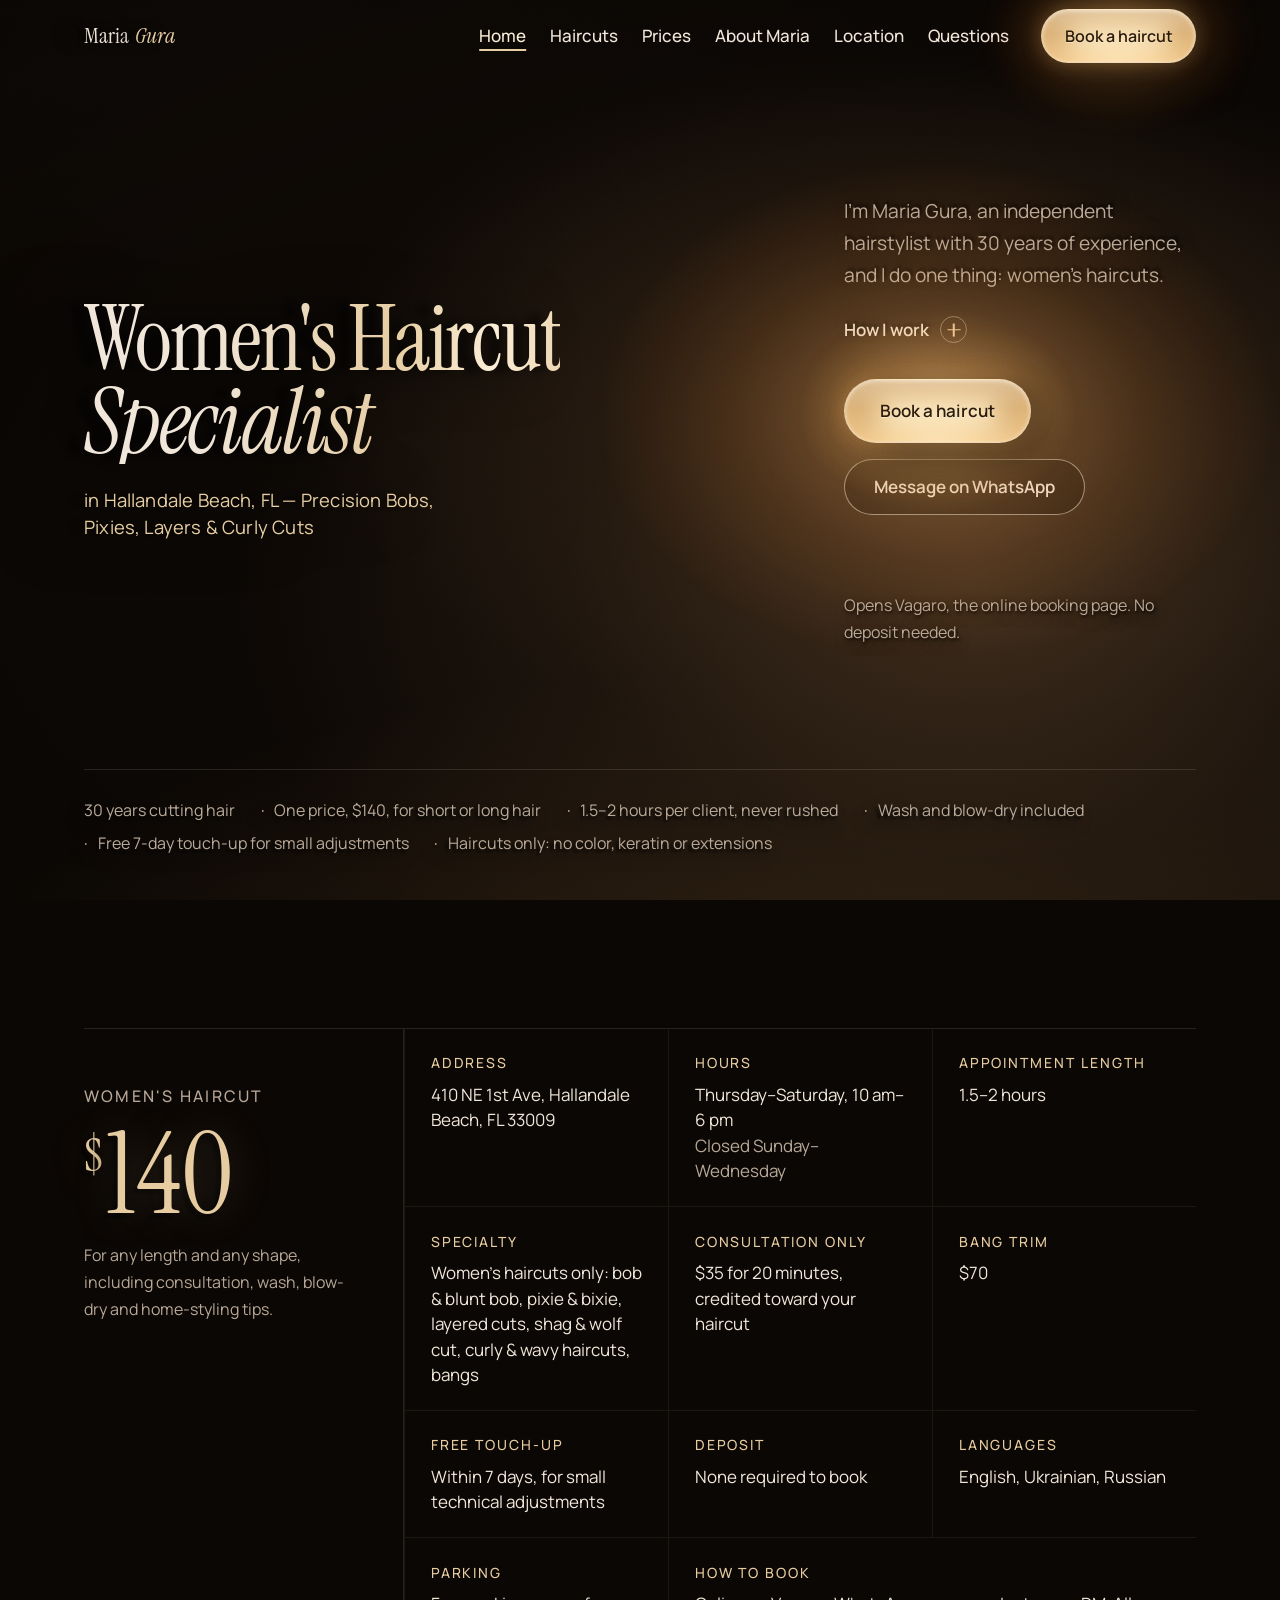
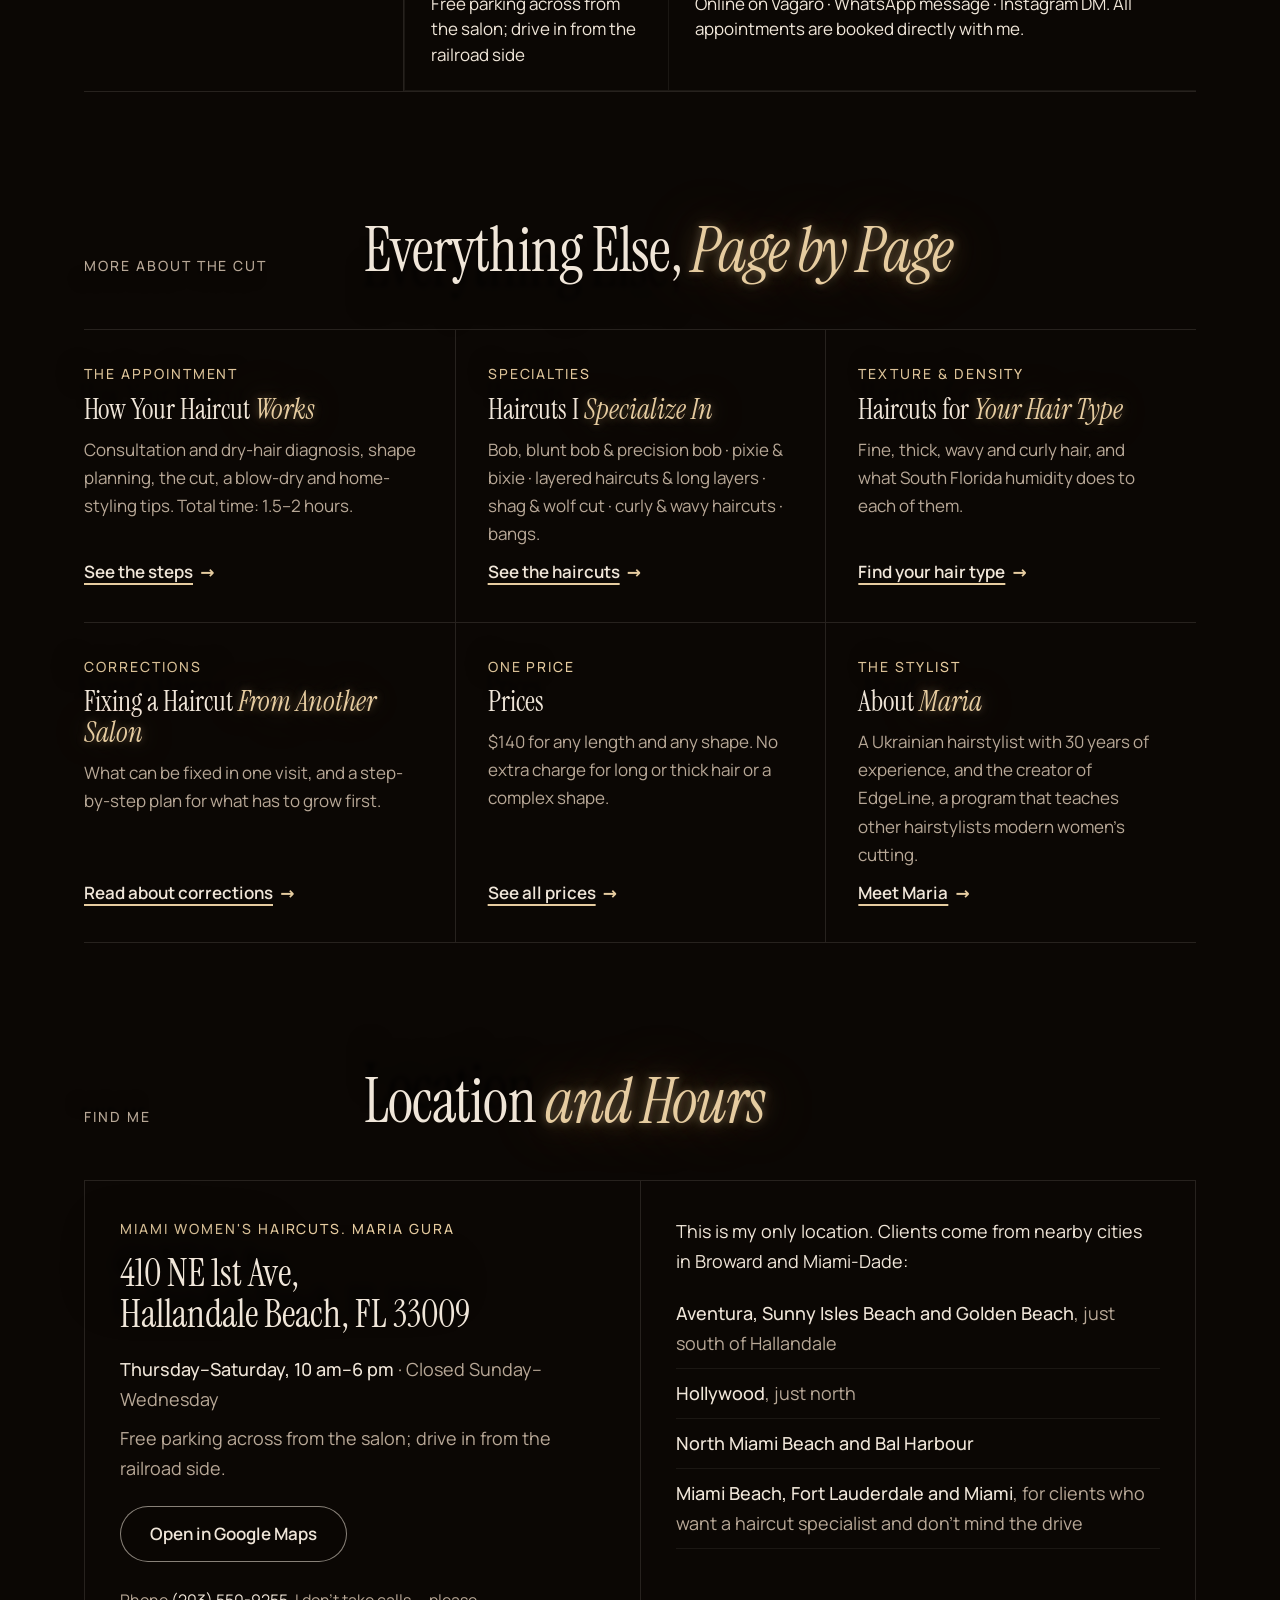
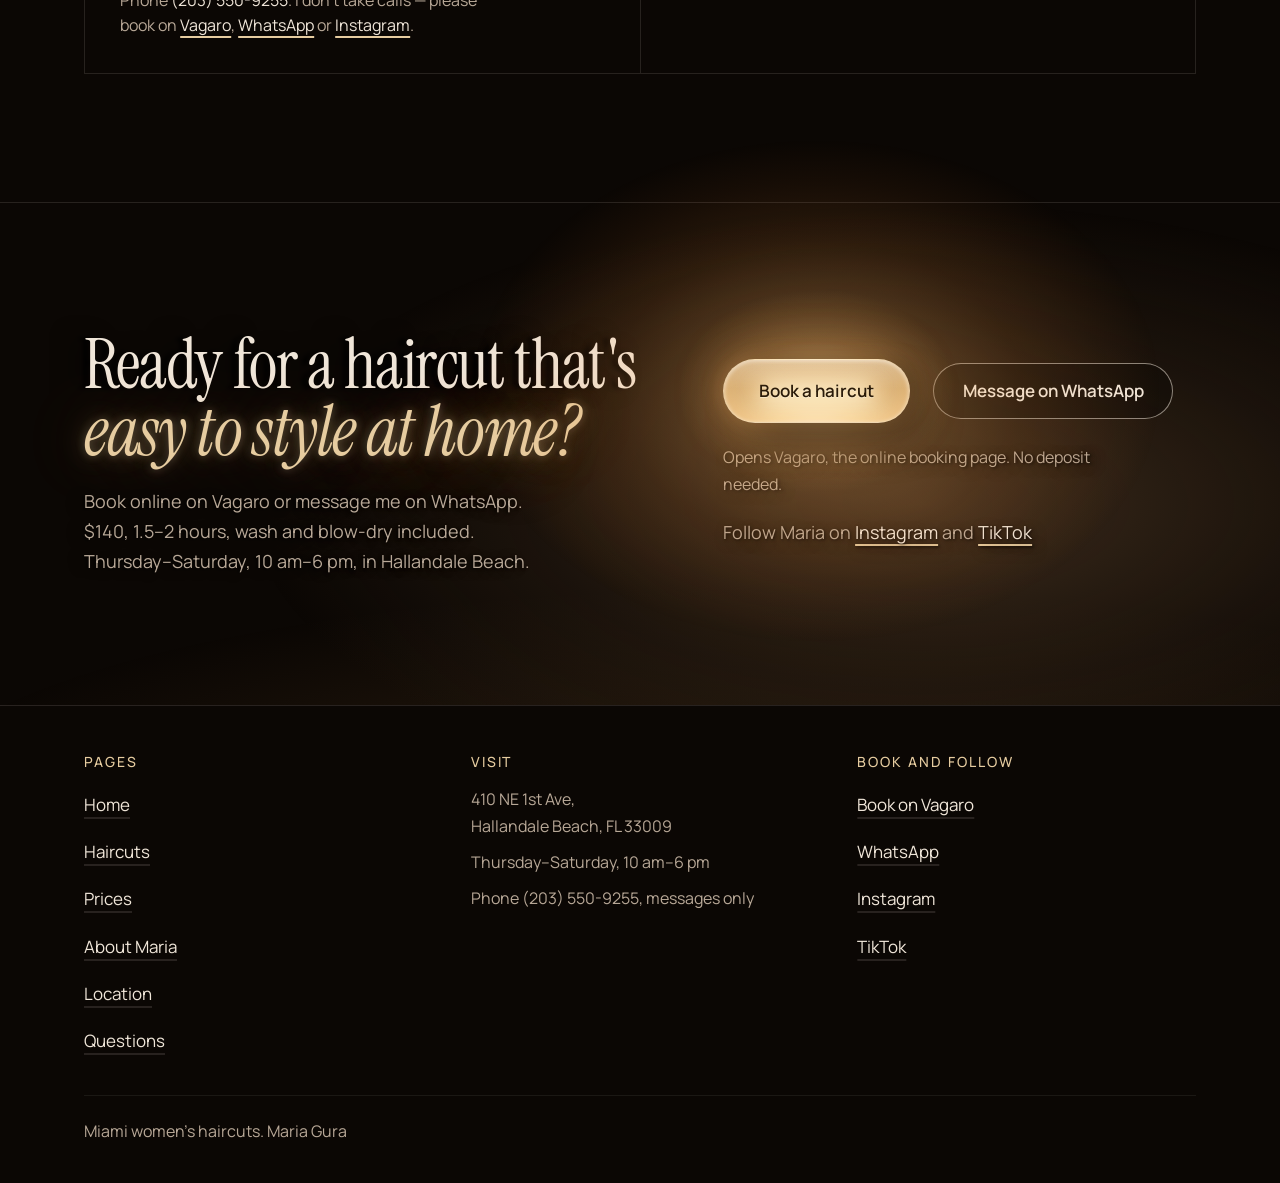
==== commit bc36c9d1: "clearer text, buttons and navigation; fold long text" ====
--- a/index.html
+++ b/index.html
@@ -72,31 +72,34 @@
 
 <div class="grain" aria-hidden="true"></div>
 
+<a class="skip" href="#content">Skip to content</a>
 <header class="top" id="top-bar">
   <div class="wrap">
-    <a class="mark" href="/">Maria <em>Gura</em></a>
-    <nav class="links" aria-label="Pages">
+    <a class="mark" href="/" aria-label="Maria Gura, home page">Maria <em>Gura</em></a>
+    <nav class="links" aria-label="Main menu">
+      <a href="/" aria-current="page">Home</a>
       <a href="/haircuts/">Haircuts</a>
       <a href="/prices/">Prices</a>
-      <a href="/about/">About</a>
+      <a href="/about/">About Maria</a>
       <a href="/contact/">Location</a>
-      <a href="/faq/">FAQ</a>
+      <a href="/faq/">Questions</a>
     </nav>
     <details class="menu">
-      <summary>Menu</summary>
-      <nav aria-label="Pages">
+      <summary><svg viewBox="0 0 24 24" width="22" height="22" aria-hidden="true" focusable="false" fill="none" stroke="currentColor" stroke-width="2" stroke-linecap="round"><path class="i-open" d="M4 7h16M4 12h16M4 17h16"/><path class="i-close" d="M6 6l12 12M18 6L6 18"/></svg><span>Menu</span></summary>
+      <nav aria-label="Main menu">
+        <a href="/" aria-current="page">Home</a>
         <a href="/haircuts/">Haircuts</a>
         <a href="/prices/">Prices</a>
-        <a href="/about/">About</a>
+        <a href="/about/">About Maria</a>
         <a href="/contact/">Location</a>
-        <a href="/faq/">FAQ</a>
+        <a href="/faq/">Questions</a>
       </nav>
     </details>
-    <span class="lamp small"><a class="book" href="https://www.vagaro.com/Users/BusinessWidget.aspx?enc=MMLjhIwJMcwFQhXLL7ifVDbvYZsRbhAptQzbbm7GgDcwnjyCqwp7zsIEo/Ez3HB1ZsWcmwP61o4NrvgE0phO7OywcnB5UcsrumbVtzE0nMVJLJdPSKB/vt3mfkV/UhLJYPYe6byilDAQ1V3dABpL3WQs6q6Q+Q5jC7TtFvVKQ9042T9uSpSU/9s1L0h7MzUqxbCcYFdTby5lhnulZ4Y6B5/o4Pa1DmrM/BZS9leKmcGDRkD1kLUozFzNtafPtRz0O83yVJUekiHMa2pz99QHsF57OAmX54TL8Z05iAUDZJzmD2EBjYmCaRtBg/q2FefUj9Fap5cD81SyO0qzo1R7k9bGSxKA9IU05LXuTmj4A6P05jykJHCZaH15q4DV6e3Z2PwqIHd2iHIQOXltIdB0pRliA1bKwg4LgsX4xd7e/QncTavDeUfDSOuvLIptYjuMKnPwFPrjuIFpOlv5HZ9xQg==" target="_blank" rel="noopener"><span>Book on Vagaro</span></a></span>
+    <span class="lamp small"><a class="book" href="https://www.vagaro.com/Users/BusinessWidget.aspx?enc=MMLjhIwJMcwFQhXLL7ifVDbvYZsRbhAptQzbbm7GgDcwnjyCqwp7zsIEo/Ez3HB1ZsWcmwP61o4NrvgE0phO7OywcnB5UcsrumbVtzE0nMVJLJdPSKB/vt3mfkV/UhLJYPYe6byilDAQ1V3dABpL3WQs6q6Q+Q5jC7TtFvVKQ9042T9uSpSU/9s1L0h7MzUqxbCcYFdTby5lhnulZ4Y6B5/o4Pa1DmrM/BZS9leKmcGDRkD1kLUozFzNtafPtRz0O83yVJUekiHMa2pz99QHsF57OAmX54TL8Z05iAUDZJzmD2EBjYmCaRtBg/q2FefUj9Fap5cD81SyO0qzo1R7k9bGSxKA9IU05LXuTmj4A6P05jykJHCZaH15q4DV6e3Z2PwqIHd2iHIQOXltIdB0pRliA1bKwg4LgsX4xd7e/QncTavDeUfDSOuvLIptYjuMKnPwFPrjuIFpOlv5HZ9xQg==" target="_blank" rel="noopener"><span>Book a haircut</span></a></span>
   </div>
 </header>
 
-<main id="top">
+<main id="content">
 
 <section class="stage">
   <div class="center wrap">
@@ -105,11 +108,15 @@
       <span><em>Specialist</em></span>
       <small>in Hallandale Beach, FL — Precision Bobs, Pixies, Layers &amp; Curly Cuts</small>
     </h1>
-    <p class="lede">I'm Maria Gura, an independent hairstylist with 30 years of experience, and I do one thing: women's haircuts. Every cut starts with a dry-hair diagnosis and is built around your head shape, density and natural texture, so it's easy to style at home and keeps its shape as it grows. I work at 410 NE 1st Ave in Hallandale Beach, a short drive from Aventura, Sunny Isles Beach and Hollywood.</p>
+    <div class="lede">
+      <p>I'm Maria Gura, an independent hairstylist with 30 years of experience, and I do one thing: women's haircuts.</p>
+      <details class="more-text"><summary>How I work<span class="fold-mark" aria-hidden="true"></span></summary><p>Every cut starts with a dry-hair diagnosis and is built around your head shape, density and natural texture, so it's easy to style at home and keeps its shape as it grows. I work at 410 NE 1st Ave in Hallandale Beach, a short drive from Aventura, Sunny Isles Beach and Hollywood.</p></details>
+    </div>
     <div class="actions">
-      <span class="lamp"><a class="book" href="https://www.vagaro.com/Users/BusinessWidget.aspx?enc=MMLjhIwJMcwFQhXLL7ifVDbvYZsRbhAptQzbbm7GgDcwnjyCqwp7zsIEo/Ez3HB1ZsWcmwP61o4NrvgE0phO7OywcnB5UcsrumbVtzE0nMVJLJdPSKB/vt3mfkV/UhLJYPYe6byilDAQ1V3dABpL3WQs6q6Q+Q5jC7TtFvVKQ9042T9uSpSU/9s1L0h7MzUqxbCcYFdTby5lhnulZ4Y6B5/o4Pa1DmrM/BZS9leKmcGDRkD1kLUozFzNtafPtRz0O83yVJUekiHMa2pz99QHsF57OAmX54TL8Z05iAUDZJzmD2EBjYmCaRtBg/q2FefUj9Fap5cD81SyO0qzo1R7k9bGSxKA9IU05LXuTmj4A6P05jykJHCZaH15q4DV6e3Z2PwqIHd2iHIQOXltIdB0pRliA1bKwg4LgsX4xd7e/QncTavDeUfDSOuvLIptYjuMKnPwFPrjuIFpOlv5HZ9xQg==" target="_blank" rel="noopener"><span>Book online on Vagaro</span></a></span>
-      <a class="quiet" href="https://wa.me/message/JENNVTPJMPMOB1" target="_blank" rel="noopener">Message on WhatsApp</a>
-    </div>
+      <span class="lamp"><a class="book" href="https://www.vagaro.com/Users/BusinessWidget.aspx?enc=MMLjhIwJMcwFQhXLL7ifVDbvYZsRbhAptQzbbm7GgDcwnjyCqwp7zsIEo/Ez3HB1ZsWcmwP61o4NrvgE0phO7OywcnB5UcsrumbVtzE0nMVJLJdPSKB/vt3mfkV/UhLJYPYe6byilDAQ1V3dABpL3WQs6q6Q+Q5jC7TtFvVKQ9042T9uSpSU/9s1L0h7MzUqxbCcYFdTby5lhnulZ4Y6B5/o4Pa1DmrM/BZS9leKmcGDRkD1kLUozFzNtafPtRz0O83yVJUekiHMa2pz99QHsF57OAmX54TL8Z05iAUDZJzmD2EBjYmCaRtBg/q2FefUj9Fap5cD81SyO0qzo1R7k9bGSxKA9IU05LXuTmj4A6P05jykJHCZaH15q4DV6e3Z2PwqIHd2iHIQOXltIdB0pRliA1bKwg4LgsX4xd7e/QncTavDeUfDSOuvLIptYjuMKnPwFPrjuIFpOlv5HZ9xQg==" target="_blank" rel="noopener"><span>Book a haircut</span></a></span>
+      <a class="btn-line" href="https://wa.me/message/JENNVTPJMPMOB1" target="_blank" rel="noopener">Message on WhatsApp</a>
+    </div>
+    <p class="hint">Opens Vagaro, the online booking page. No deposit needed.</p>
   </div>
   <div class="wrap">
     <ul class="proof" aria-label="Why clients choose Maria">
@@ -159,37 +166,37 @@
         <p class="eyebrow">The appointment</p>
         <h3>How Your Haircut <em>Works</em></h3>
         <p>Consultation and dry-hair diagnosis, shape planning, the cut, a blow-dry and home-styling tips. Total time: 1.5–2 hours.</p>
-        <span class="more">Read more</span>
+        <span class="more">See the steps</span>
       </a>
       <a class="teaser" href="/haircuts/#cuts">
         <p class="eyebrow">Specialties</p>
         <h3>Haircuts I <em>Specialize In</em></h3>
         <p>Bob, blunt bob &amp; precision bob · pixie &amp; bixie · layered haircuts &amp; long layers · shag &amp; wolf cut · curly &amp; wavy haircuts · bangs.</p>
-        <span class="more">Read more</span>
+        <span class="more">See the haircuts</span>
       </a>
       <a class="teaser" href="/haircuts/#types">
         <p class="eyebrow">Texture &amp; density</p>
         <h3>Haircuts for <em>Your Hair Type</em></h3>
         <p>Fine, thick, wavy and curly hair, and what South Florida humidity does to each of them.</p>
-        <span class="more">Read more</span>
+        <span class="more">Find your hair type</span>
       </a>
       <a class="teaser" href="/haircuts/#fix">
         <p class="eyebrow">Corrections</p>
         <h3>Fixing a Haircut <em>From Another Salon</em></h3>
         <p>What can be fixed in one visit, and a step-by-step plan for what has to grow first.</p>
-        <span class="more">Read more</span>
+        <span class="more">Read about corrections</span>
       </a>
       <a class="teaser" href="/prices/">
         <p class="eyebrow">One price</p>
         <h3>Prices</h3>
         <p>$140 for any length and any shape. No extra charge for long or thick hair or a complex shape.</p>
-        <span class="more">Read more</span>
+        <span class="more">See all prices</span>
       </a>
       <a class="teaser" href="/about/">
         <p class="eyebrow">The stylist</p>
         <h3>About <em>Maria</em></h3>
         <p>A Ukrainian hairstylist with 30 years of experience, and the creator of EdgeLine, a program that teaches other hairstylists modern women's cutting.</p>
-        <span class="more">Read more</span>
+        <span class="more">Meet Maria</span>
       </a>
     </div>
   </div>
@@ -207,7 +214,7 @@
         <p class="addr">410 NE 1st Ave,<br>Hallandale Beach, FL 33009</p>
         <p><b>Thursday–Saturday, 10 am–6 pm</b> <span class="soft">· Closed Sunday–Wednesday</span></p>
         <p class="soft parking">Free parking across from the salon; drive in from the railroad side.</p>
-        <a class="quiet" target="_blank" rel="noopener" href="https://www.google.com/maps/search/?api=1&amp;query=410+NE+1st+Ave+Hallandale+Beach+FL+33009">Open in Google Maps</a>
+        <a class="btn-line" target="_blank" rel="noopener" href="https://www.google.com/maps/search/?api=1&amp;query=410+NE+1st+Ave+Hallandale+Beach+FL+33009">Open in Google Maps</a>
         <p class="loc-phone">Phone <span class="nowrap">(203) 550-9255</span>. I don't take calls — please book on <a target="_blank" rel="noopener" href="https://www.vagaro.com/Users/BusinessWidget.aspx?enc=MMLjhIwJMcwFQhXLL7ifVDbvYZsRbhAptQzbbm7GgDcwnjyCqwp7zsIEo/Ez3HB1ZsWcmwP61o4NrvgE0phO7OywcnB5UcsrumbVtzE0nMVJLJdPSKB/vt3mfkV/UhLJYPYe6byilDAQ1V3dABpL3WQs6q6Q+Q5jC7TtFvVKQ9042T9uSpSU/9s1L0h7MzUqxbCcYFdTby5lhnulZ4Y6B5/o4Pa1DmrM/BZS9leKmcGDRkD1kLUozFzNtafPtRz0O83yVJUekiHMa2pz99QHsF57OAmX54TL8Z05iAUDZJzmD2EBjYmCaRtBg/q2FefUj9Fap5cD81SyO0qzo1R7k9bGSxKA9IU05LXuTmj4A6P05jykJHCZaH15q4DV6e3Z2PwqIHd2iHIQOXltIdB0pRliA1bKwg4LgsX4xd7e/QncTavDeUfDSOuvLIptYjuMKnPwFPrjuIFpOlv5HZ9xQg==">Vagaro</a>, <a target="_blank" rel="noopener" href="https://wa.me/message/JENNVTPJMPMOB1">WhatsApp</a> or <a target="_blank" rel="noopener" href="https://www.instagram.com/womens.haircut.miami/">Instagram</a>.</p>
       </div>
       <div>
@@ -231,13 +238,11 @@
     </div>
     <div>
       <div class="actions">
-        <span class="lamp"><a class="book" href="https://www.vagaro.com/Users/BusinessWidget.aspx?enc=MMLjhIwJMcwFQhXLL7ifVDbvYZsRbhAptQzbbm7GgDcwnjyCqwp7zsIEo/Ez3HB1ZsWcmwP61o4NrvgE0phO7OywcnB5UcsrumbVtzE0nMVJLJdPSKB/vt3mfkV/UhLJYPYe6byilDAQ1V3dABpL3WQs6q6Q+Q5jC7TtFvVKQ9042T9uSpSU/9s1L0h7MzUqxbCcYFdTby5lhnulZ4Y6B5/o4Pa1DmrM/BZS9leKmcGDRkD1kLUozFzNtafPtRz0O83yVJUekiHMa2pz99QHsF57OAmX54TL8Z05iAUDZJzmD2EBjYmCaRtBg/q2FefUj9Fap5cD81SyO0qzo1R7k9bGSxKA9IU05LXuTmj4A6P05jykJHCZaH15q4DV6e3Z2PwqIHd2iHIQOXltIdB0pRliA1bKwg4LgsX4xd7e/QncTavDeUfDSOuvLIptYjuMKnPwFPrjuIFpOlv5HZ9xQg==" target="_blank" rel="noopener"><span>Book on Vagaro</span></a></span>
-      </div>
-      <div class="links">
-        <a class="quiet" href="https://wa.me/message/JENNVTPJMPMOB1" target="_blank" rel="noopener">WhatsApp</a>
-        <a class="quiet" href="https://www.instagram.com/womens.haircut.miami/" target="_blank" rel="noopener">Instagram</a>
-        <a class="quiet" href="https://www.tiktok.com/@guramariahaircut" target="_blank" rel="noopener">TikTok</a>
-      </div>
+        <span class="lamp"><a class="book" href="https://www.vagaro.com/Users/BusinessWidget.aspx?enc=MMLjhIwJMcwFQhXLL7ifVDbvYZsRbhAptQzbbm7GgDcwnjyCqwp7zsIEo/Ez3HB1ZsWcmwP61o4NrvgE0phO7OywcnB5UcsrumbVtzE0nMVJLJdPSKB/vt3mfkV/UhLJYPYe6byilDAQ1V3dABpL3WQs6q6Q+Q5jC7TtFvVKQ9042T9uSpSU/9s1L0h7MzUqxbCcYFdTby5lhnulZ4Y6B5/o4Pa1DmrM/BZS9leKmcGDRkD1kLUozFzNtafPtRz0O83yVJUekiHMa2pz99QHsF57OAmX54TL8Z05iAUDZJzmD2EBjYmCaRtBg/q2FefUj9Fap5cD81SyO0qzo1R7k9bGSxKA9IU05LXuTmj4A6P05jykJHCZaH15q4DV6e3Z2PwqIHd2iHIQOXltIdB0pRliA1bKwg4LgsX4xd7e/QncTavDeUfDSOuvLIptYjuMKnPwFPrjuIFpOlv5HZ9xQg==" target="_blank" rel="noopener"><span>Book a haircut</span></a></span>
+        <a class="btn-line" href="https://wa.me/message/JENNVTPJMPMOB1" target="_blank" rel="noopener">Message on WhatsApp</a>
+      </div>
+      <p class="hint">Opens Vagaro, the online booking page. No deposit needed.</p>
+      <p class="cta-follow">Follow Maria on <a href="https://www.instagram.com/womens.haircut.miami/" target="_blank" rel="noopener">Instagram</a> and <a href="https://www.tiktok.com/@guramariahaircut" target="_blank" rel="noopener">TikTok</a></p>
     </div>
   </div>
 </section>
@@ -245,30 +250,36 @@
 </main>
 
 <footer>
-  <div class="wrap">
-    <nav class="foot-pages" aria-label="Pages">
+  <div class="wrap foot-grid">
+    <nav class="foot-col" aria-label="Pages">
+      <p class="foot-title">Pages</p>
       <a href="/">Home</a>
       <a href="/haircuts/">Haircuts</a>
       <a href="/prices/">Prices</a>
-      <a href="/about/">About</a>
+      <a href="/about/">About Maria</a>
       <a href="/contact/">Location</a>
-      <a href="/faq/">FAQ</a>
+      <a href="/faq/">Questions</a>
     </nav>
-    <div class="foot-info">
-      <span>Miami women's haircuts. Maria Gura</span>
-      <span>410 NE 1st Ave, Hallandale Beach, FL 33009</span>
-      <span>Thu–Sat 10 am–6 pm</span>
-      <a href="https://www.vagaro.com/Users/BusinessWidget.aspx?enc=MMLjhIwJMcwFQhXLL7ifVDbvYZsRbhAptQzbbm7GgDcwnjyCqwp7zsIEo/Ez3HB1ZsWcmwP61o4NrvgE0phO7OywcnB5UcsrumbVtzE0nMVJLJdPSKB/vt3mfkV/UhLJYPYe6byilDAQ1V3dABpL3WQs6q6Q+Q5jC7TtFvVKQ9042T9uSpSU/9s1L0h7MzUqxbCcYFdTby5lhnulZ4Y6B5/o4Pa1DmrM/BZS9leKmcGDRkD1kLUozFzNtafPtRz0O83yVJUekiHMa2pz99QHsF57OAmX54TL8Z05iAUDZJzmD2EBjYmCaRtBg/q2FefUj9Fap5cD81SyO0qzo1R7k9bGSxKA9IU05LXuTmj4A6P05jykJHCZaH15q4DV6e3Z2PwqIHd2iHIQOXltIdB0pRliA1bKwg4LgsX4xd7e/QncTavDeUfDSOuvLIptYjuMKnPwFPrjuIFpOlv5HZ9xQg==" target="_blank" rel="noopener">Vagaro</a>
+    <div class="foot-col">
+      <p class="foot-title">Visit</p>
+      <p>410 NE 1st Ave,<br>Hallandale Beach, FL 33009</p>
+      <p>Thursday–Saturday, 10 am–6 pm</p>
+      <p>Phone (203) 550-9255, messages only</p>
+    </div>
+    <nav class="foot-col" aria-label="Book and follow">
+      <p class="foot-title">Book and follow</p>
+      <a href="https://www.vagaro.com/Users/BusinessWidget.aspx?enc=MMLjhIwJMcwFQhXLL7ifVDbvYZsRbhAptQzbbm7GgDcwnjyCqwp7zsIEo/Ez3HB1ZsWcmwP61o4NrvgE0phO7OywcnB5UcsrumbVtzE0nMVJLJdPSKB/vt3mfkV/UhLJYPYe6byilDAQ1V3dABpL3WQs6q6Q+Q5jC7TtFvVKQ9042T9uSpSU/9s1L0h7MzUqxbCcYFdTby5lhnulZ4Y6B5/o4Pa1DmrM/BZS9leKmcGDRkD1kLUozFzNtafPtRz0O83yVJUekiHMa2pz99QHsF57OAmX54TL8Z05iAUDZJzmD2EBjYmCaRtBg/q2FefUj9Fap5cD81SyO0qzo1R7k9bGSxKA9IU05LXuTmj4A6P05jykJHCZaH15q4DV6e3Z2PwqIHd2iHIQOXltIdB0pRliA1bKwg4LgsX4xd7e/QncTavDeUfDSOuvLIptYjuMKnPwFPrjuIFpOlv5HZ9xQg==" target="_blank" rel="noopener">Book on Vagaro</a>
       <a href="https://wa.me/message/JENNVTPJMPMOB1" target="_blank" rel="noopener">WhatsApp</a>
       <a href="https://www.instagram.com/womens.haircut.miami/" target="_blank" rel="noopener">Instagram</a>
       <a href="https://www.tiktok.com/@guramariahaircut" target="_blank" rel="noopener">TikTok</a>
-    </div>
+    </nav>
+    <p class="foot-name">Miami women's haircuts. Maria Gura</p>
   </div>
 </footer>
 
 <nav class="mbar" aria-label="Book">
-  <span class="lamp"><a class="book" href="https://www.vagaro.com/Users/BusinessWidget.aspx?enc=MMLjhIwJMcwFQhXLL7ifVDbvYZsRbhAptQzbbm7GgDcwnjyCqwp7zsIEo/Ez3HB1ZsWcmwP61o4NrvgE0phO7OywcnB5UcsrumbVtzE0nMVJLJdPSKB/vt3mfkV/UhLJYPYe6byilDAQ1V3dABpL3WQs6q6Q+Q5jC7TtFvVKQ9042T9uSpSU/9s1L0h7MzUqxbCcYFdTby5lhnulZ4Y6B5/o4Pa1DmrM/BZS9leKmcGDRkD1kLUozFzNtafPtRz0O83yVJUekiHMa2pz99QHsF57OAmX54TL8Z05iAUDZJzmD2EBjYmCaRtBg/q2FefUj9Fap5cD81SyO0qzo1R7k9bGSxKA9IU05LXuTmj4A6P05jykJHCZaH15q4DV6e3Z2PwqIHd2iHIQOXltIdB0pRliA1bKwg4LgsX4xd7e/QncTavDeUfDSOuvLIptYjuMKnPwFPrjuIFpOlv5HZ9xQg==" target="_blank" rel="noopener"><span>Book on Vagaro</span></a></span>
-  <a class="quiet" href="https://wa.me/message/JENNVTPJMPMOB1" target="_blank" rel="noopener">WhatsApp</a>
+  <span class="lamp"><a class="book" href="https://www.vagaro.com/Users/BusinessWidget.aspx?enc=MMLjhIwJMcwFQhXLL7ifVDbvYZsRbhAptQzbbm7GgDcwnjyCqwp7zsIEo/Ez3HB1ZsWcmwP61o4NrvgE0phO7OywcnB5UcsrumbVtzE0nMVJLJdPSKB/vt3mfkV/UhLJYPYe6byilDAQ1V3dABpL3WQs6q6Q+Q5jC7TtFvVKQ9042T9uSpSU/9s1L0h7MzUqxbCcYFdTby5lhnulZ4Y6B5/o4Pa1DmrM/BZS9leKmcGDRkD1kLUozFzNtafPtRz0O83yVJUekiHMa2pz99QHsF57OAmX54TL8Z05iAUDZJzmD2EBjYmCaRtBg/q2FefUj9Fap5cD81SyO0qzo1R7k9bGSxKA9IU05LXuTmj4A6P05jykJHCZaH15q4DV6e3Z2PwqIHd2iHIQOXltIdB0pRliA1bKwg4LgsX4xd7e/QncTavDeUfDSOuvLIptYjuMKnPwFPrjuIFpOlv5HZ9xQg==" target="_blank" rel="noopener"><span>Book a haircut</span></a></span>
+  <a class="btn-line" href="https://wa.me/message/JENNVTPJMPMOB1" target="_blank" rel="noopener">WhatsApp</a>
 </nav>
 
 </body>
--- a/css/style.css
+++ b/css/style.css
@@ -19,7 +19,7 @@
   --stage-2:    #120C07;   /* трохи світліша поверхня  */
   --stage-warm: #3D2C1C;   /* прогріта лампою ділянка  */
   --type:       #F0E6D9;   /* основний текст           */
-  --type-soft:  #A39281;   /* другорядний текст        */
+  --type-soft:  #B8A897;   /* другорядний текст: 8.7:1 у темряві, 5.8:1 біля лампи */
   --gloss:      #E6CCA0;   /* шампань                  */
   --gloss-hot:  #FBEED6;   /* пік відблиску            */
   --line:       rgba(240,230,217,.12);
@@ -91,8 +91,9 @@
   background:var(--stage);
   color:var(--type);
   font-family:var(--f-ui);
-  font-weight:300;
-  font-size:1.02rem;
+  font-weight:400;
+  /* 18 px на телефоні, 19 на компʼютері: читають з телефона, часто без окулярів */
+  font-size:1.125rem;
   line-height:1.66;
   -webkit-font-smoothing:antialiased;
   overflow-x:clip;
@@ -108,7 +109,7 @@
 }
 
 .wrap{width:100%;max-width:var(--wrap);margin-inline:auto;padding-inline:var(--pad)}
-.eyebrow{font-size:.74rem;font-weight:500;letter-spacing:.14em;text-transform:uppercase;color:var(--gloss)}
+.eyebrow{font-size:.875rem;font-weight:500;letter-spacing:.14em;text-transform:uppercase;color:var(--gloss)}
 .soft{color:var(--type-soft)}
 
 /* ── шапка ───────────────────────────────────────── */
@@ -123,14 +124,15 @@
   font-family:var(--f-display);
   font-size:clamp(1.15rem,2.1vw,1.4rem);
   text-decoration:none;white-space:nowrap;
+  display:inline-flex;align-items:center;gap:.28em;min-height:48px;
   text-shadow:var(--sh-text-big);
 }
 .mark em{font-style:italic;color:var(--gloss)}
-.top .links{display:flex;gap:1.6rem;margin-left:auto}
-.top nav a{font-size:.86rem;color:var(--type-soft);text-decoration:none;transition:color .5s var(--ease)}
-.top nav a:hover{color:var(--type)}
+.top .links{display:flex;gap:1.5rem;margin-left:auto}
+.top nav a{display:inline-flex;align-items:center;min-height:48px;font-size:1.0625rem;font-weight:500;color:var(--type);text-decoration:none;transition:color .5s var(--ease)}
+.top nav a:hover{color:var(--gloss-hot);text-decoration:underline;text-decoration-color:var(--gloss);text-decoration-thickness:2px;text-underline-offset:.4em}
 /* сторінка, на якій ми зараз: світла, з тонкою золотою рискою */
-.top nav a[aria-current="page"]{color:var(--type);box-shadow:inset 0 -1px 0 var(--gloss)}
+.top nav a[aria-current="page"]{color:var(--gloss-hot);text-decoration:underline;text-decoration-color:var(--gloss);text-decoration-thickness:2px;text-underline-offset:.4em}
 
 /* ── меню на вузьких екранах ─────────────────────────
    <details> відкривається й без JavaScript; main.js лише
@@ -139,24 +141,27 @@
 .menu{display:none;position:relative}
 .menu summary{
   list-style:none; cursor:pointer;
-  font-size:.86rem; color:var(--type-soft);
-  padding:.4rem 0; border-bottom:1px solid var(--line);
-  transition:color .5s var(--ease), border-color .5s var(--ease);
-}
+  display:inline-flex; align-items:center; gap:.5rem;
+  min-height:48px; padding:0 1rem;
+  font-size:1.0625rem; font-weight:500; color:var(--type);
+  border:1.5px solid rgba(240,230,217,.45); border-radius:100px;
+  transition:color .5s var(--ease), border-color .5s var(--ease), background-color .5s var(--ease);
+}
+.menu summary svg{flex:none}
+.menu .i-close,.menu[open] .i-open{display:none}
+.menu[open] .i-close{display:inline}
 .menu summary::-webkit-details-marker{display:none}
-.menu summary::after{content:"+";display:inline-block;margin-left:.45rem;color:var(--gloss);transition:transform .5s var(--ease)}
-.menu[open] summary{color:var(--type);border-color:var(--gloss)}
-.menu[open] summary::after{transform:rotate(45deg)}
+.menu summary:hover,.menu[open] summary{border-color:var(--gloss);background:rgba(61,44,28,.45)}
 .menu nav{
   position:absolute; right:0; top:calc(100% + .9rem);
-  min-width:13rem; padding:.6rem 1.4rem;
+  min-width:15rem; padding:.4rem 1.4rem;
   display:flex; flex-direction:column;
-  background:rgba(11,7,4,.97); border:1px solid var(--line);
+  background:rgba(11,7,4,.98); border:1.5px solid rgba(240,230,217,.45);
   box-shadow:0 24px 50px -20px rgba(0,0,0,.8);
 }
-.menu nav a{font:400 1.45rem/1.2 var(--f-display);color:var(--type);padding:.55rem 0;border-bottom:1px solid var(--line-2)}
+.menu nav a{min-height:56px;font:400 1.6rem/1.2 var(--f-display);color:var(--type);border-bottom:1px solid var(--line)}
 .menu nav a:last-child{border-bottom:0}
-.menu nav a[aria-current="page"]{color:var(--gloss);box-shadow:none}
+.menu nav a[aria-current="page"]{color:var(--gloss)}
 
 /* ── лампа (кнопка запису) ───────────────────────────
    Матова колба з ниткою розжарення. Дихає повільно.
@@ -176,10 +181,10 @@
 .lamp.small::before{width:340px;height:240px;opacity:.7}
 .book{
   position:relative; overflow:hidden; display:inline-block;
-  font-family:var(--f-ui); font-size:.94rem; font-weight:600;
+  font-family:var(--f-ui); font-size:1.0625rem; font-weight:600;
   color:#2B1B09; text-decoration:none; white-space:nowrap;
   border:1px solid rgba(255,238,206,.5); border-radius:100px;
-  padding:1.02rem 2.15rem; cursor:pointer;
+  min-height:56px; padding:1.05rem 2.2rem; cursor:pointer;
   background:
     linear-gradient(180deg, rgba(255,255,255,.28) 0%, rgba(255,255,255,0) 46%),
     radial-gradient(72% 150% at 50% 122%, #FFEFCF 0%, #F6D9A4 34%, #E3BB80 66%, #CDA268 100%);
@@ -208,16 +213,33 @@
 }
 .book > span{position:relative;z-index:1;text-shadow:0 1px 0 rgba(255,245,225,.55)}
 .lamp:hover .book{transform:translateY(-2px)}
-.lamp.small .book{padding:.7rem 1.4rem;font-size:.86rem}
-
-.quiet{
-  font-size:.94rem; color:var(--type-soft); text-decoration:none;
-  padding:.4rem 0; border-bottom:1px solid var(--line);
-  text-shadow:var(--sh-text);
-  transition:color .55s var(--ease), border-color .55s var(--ease);
-}
-.quiet:hover{color:var(--type);border-color:var(--gloss)}
-a:focus-visible,.book:focus-visible,summary:focus-visible{outline:2px solid var(--gloss);outline-offset:3px}
+.lamp.small .book{min-height:48px;padding:.78rem 1.4rem;font-size:1rem}
+
+/* друга дія поруч із лампою: обведена кнопка, а не тихе посилання —
+   щоб було видно, що на неї теж можна натиснути */
+.btn-line{
+  display:inline-flex; align-items:center; justify-content:center;
+  min-height:56px; padding:0 1.8rem;
+  font-size:1.0625rem; font-weight:600; line-height:1.2;
+  color:var(--type); text-decoration:none; text-align:center;
+  border:1.5px solid rgba(240,230,217,.55); border-radius:100px;
+  background:rgba(11,7,4,.35);
+  transition:border-color .5s var(--ease), background-color .5s var(--ease), color .5s var(--ease);
+}
+.btn-line:hover{border-color:var(--gloss);background:rgba(61,44,28,.5);color:var(--gloss-hot)}
+.hint{margin-top:1rem;font-size:1rem;color:var(--type-soft);text-shadow:var(--sh-text)}
+a:focus-visible,.book:focus-visible,summary:focus-visible{outline:3px solid var(--gloss-hot);outline-offset:3px}
+
+/* для тих, хто ходить клавіатурою: перше натискання Tab показує цей перехід */
+.skip{position:absolute;left:1rem;top:-4rem;z-index:60;padding:.8rem 1.2rem;background:var(--gloss);color:#2B1B09;font-weight:600;text-decoration:none;border-radius:100px}
+.skip:focus{top:1rem}
+
+/* посилання в тексті: видно, що це посилання */
+.lede a,.cut a,.book-grid a,.loc-phone a,.cta-follow a,.teaser .more,td.price a{
+  color:var(--type); text-decoration:underline; text-decoration-color:var(--gloss);
+  text-decoration-thickness:1.5px; text-underline-offset:.3em; border:0;
+}
+.lede a:hover,.cut a:hover,.book-grid a:hover,.loc-phone a:hover,.cta-follow a:hover,.teaser:hover .more,td.price a:hover{color:var(--gloss-hot);text-decoration-thickness:2px}
 
 /* ── кімната (перший екран) ──────────────────────── */
 .stage{
@@ -266,7 +288,7 @@
   opacity:0; animation:settle 1.5s var(--ease) .78s forwards;
 }
 .lede{
-  max-width:44ch; font-size:clamp(.98rem,1.7vw,1.06rem); line-height:1.66;
+  max-width:44ch; font-size:clamp(1.125rem,1.7vw,1.2rem); line-height:1.66;
   color:var(--type-soft); margin-bottom:clamp(1.9rem,4vh,2.6rem);
   text-shadow:var(--sh-text-big);
   opacity:0; animation:settle 1.5s var(--ease) .88s forwards;
@@ -276,7 +298,7 @@
   display:flex; flex-wrap:wrap; gap:.4rem 1.6rem;
   padding-block:clamp(1.2rem,3vh,1.8rem) clamp(1.5rem,3.4vw,3rem);
   border-top:1px solid var(--line);
-  font-size:.85rem; color:var(--type-soft);
+  font-size:1rem; color:var(--type-soft);
   text-shadow:var(--sh-text-big);
   opacity:0; animation:settle 1.5s var(--ease) 1.32s forwards;
 }
@@ -317,11 +339,11 @@
   text-shadow:0 0 40px rgba(230,204,160,.25), var(--sh-text-big);
 }
 .price-big .num sup{font-size:.4em;vertical-align:.9em;margin-right:.08em}
-.price-big p{margin-top:1rem;font-size:.92rem;color:var(--type-soft)}
+.price-big p{margin-top:1rem;font-size:1rem;color:var(--type-soft)}
 .facts dl{display:grid;grid-template-columns:repeat(3,1fr)}
 .facts dl > div{padding:1.4rem 1.6rem;border-left:1px solid var(--line-2);border-bottom:1px solid var(--line-2)}
-.facts dt{font-size:.7rem;font-weight:500;letter-spacing:.14em;text-transform:uppercase;color:var(--gloss);margin-bottom:.45rem}
-.facts dd{font-size:.94rem;line-height:1.5}
+.facts dt{font-size:.875rem;font-weight:500;letter-spacing:.14em;text-transform:uppercase;color:var(--gloss);margin-bottom:.45rem}
+.facts dd{font-size:1.0625rem;line-height:1.5}
 .facts dd span{color:var(--type-soft)}
 
 /* процес */
@@ -341,13 +363,12 @@
 .cut{padding:2rem 2rem 2.4rem 0;border-bottom:1px solid var(--line)}
 .cut:not(:nth-child(3n+1)){padding-left:2rem;border-left:1px solid var(--line)}
 .cut h3{font:400 clamp(1.55rem,2.2vw,1.9rem)/1.1 var(--f-display);margin-bottom:.7rem;filter:var(--sh-head)}
-.cut p{font-size:.95rem;color:var(--type-soft)}
-.cut a{color:var(--gloss);text-decoration:none;border-bottom:1px solid rgba(230,204,160,.35)}
+.cut p{font-size:1.0625rem;color:var(--type-soft)}
 
 /* типи волосся */
 .types{display:grid;grid-template-columns:1fr 1fr;gap:0 3rem}
 .type{padding:1.5rem 0;border-top:1px solid var(--line)}
-.type h3{font-size:.74rem;font-weight:500;letter-spacing:.14em;text-transform:uppercase;color:var(--gloss);margin-bottom:.6rem}
+.type h3{font-size:.875rem;font-weight:500;letter-spacing:.14em;text-transform:uppercase;color:var(--gloss);margin-bottom:.6rem}
 .type p{color:var(--type-soft)}
 .type.wide{grid-column:1/-1;margin-top:1rem;padding:1.8rem 2rem;border:1px solid var(--line);background:rgba(61,44,28,.22)}
 
@@ -355,7 +376,7 @@
 .cases{display:grid;grid-template-columns:repeat(3,1fr);gap:1.2rem}
 .case{padding:1.8rem;border:1px solid var(--line);background:var(--stage-2)}
 .case h3{font:italic 400 1.55rem/1.15 var(--f-display);margin-bottom:.7rem}
-.case p{font-size:.95rem;color:var(--type-soft)}
+.case p{font-size:1.0625rem;color:var(--type-soft)}
 
 .fixes{columns:2;column-gap:2.5rem;margin:1.2rem 0 1.6rem;list-style:none}
 .fixes li{break-inside:avoid;padding:.65rem 0 .65rem 1.4rem;border-bottom:1px solid var(--line-2);position:relative;color:var(--type)}
@@ -363,14 +384,14 @@
 
 /* таблиці */
 table{width:100%;border-collapse:collapse}
-th{font-size:.7rem;font-weight:500;letter-spacing:.14em;text-transform:uppercase;color:var(--gloss);text-align:left;padding:0 1rem .8rem 0;border-bottom:1px solid var(--line)}
+th{font-size:.875rem;font-weight:500;letter-spacing:.14em;text-transform:uppercase;color:var(--gloss);text-align:left;padding:0 1rem .8rem 0;border-bottom:1px solid var(--line)}
 td{padding:1.2rem 1rem 1.2rem 0;border-bottom:1px solid var(--line-2);vertical-align:top}
 td.svc{font:400 1.6rem/1.15 var(--f-display)}
 td.price{font:400 1.8rem/1 var(--f-display);color:var(--gloss);white-space:nowrap}
-td.price a{font:400 .9rem/1.4 var(--f-ui);color:var(--gloss)}
-td.time{white-space:nowrap;color:var(--type-soft);font-size:.92rem}
-td.note{color:var(--type-soft);font-size:.94rem}
-.fine{margin-top:1.1rem;font-size:.92rem;color:var(--type-soft)}
+td.price a{font:400 1rem/1.4 var(--f-ui)}
+td.time{white-space:nowrap;color:var(--type-soft);font-size:1rem}
+td.note{color:var(--type-soft);font-size:1.0625rem}
+.fine{margin-top:1.1rem;font-size:1rem;color:var(--type-soft)}
 .refresh td{padding:.85rem 1rem .85rem 0}
 .refresh td:first-child{font:400 1.4rem/1.2 var(--f-display)}
 .refresh td:last-child{color:var(--type-soft)}
@@ -396,7 +417,7 @@
   border-left:1px solid var(--gloss); padding-left:1.6rem;
   filter:var(--sh-head);
 }
-blockquote cite{display:block;margin-top:1rem;font:500 .74rem/1 var(--f-ui);letter-spacing:.14em;text-transform:uppercase;color:var(--gloss);font-style:normal}
+blockquote cite{display:block;margin-top:1rem;font:500 .875rem/1 var(--f-ui);letter-spacing:.14em;text-transform:uppercase;color:var(--gloss);font-style:normal}
 
 /* адреса */
 .loc{display:grid;grid-template-columns:1fr 1fr;border:1px solid var(--line)}
@@ -406,21 +427,18 @@
 .loc ul{list-style:none}
 .loc li{padding:.6rem 0;border-bottom:1px solid var(--line-2);color:var(--type-soft)}
 .loc li b{color:var(--type)}
-.loc .quiet{display:inline-block;margin-top:1.4rem}
+.loc .btn-line{margin-top:1.4rem}
 /* телефон — для довідки, не для дзвінків: дрібно й тихо, щоб
    погляд ішов до Vagaro й WhatsApp, а не до номера */
-.loc-phone{margin-top:1.6rem;font-size:.82rem;line-height:1.55;color:var(--type-soft);opacity:.8;max-width:38ch}
+.loc-phone{margin-top:1.6rem;font-size:1rem;line-height:1.55;color:var(--type-soft);max-width:38ch}
 .loc-phone .nowrap{white-space:nowrap;color:var(--type)}
-.loc-phone a{color:inherit;text-decoration:none;border-bottom:1px solid var(--line);transition:color .5s var(--ease),border-color .5s var(--ease)}
-.loc-phone a:hover{color:var(--type);border-color:var(--gloss)}
 
 /* запис */
 .book-grid{display:grid;grid-template-columns:repeat(4,1fr);border-top:1px solid var(--line)}
 .book-grid > div{padding:1.6rem 1.6rem 2rem 0}
 .book-grid > div+div{padding-left:1.6rem;border-left:1px solid var(--line)}
 .book-grid h3{font:400 1.6rem/1.1 var(--f-display);margin-bottom:.6rem}
-.book-grid p{font-size:.95rem;color:var(--type-soft)}
-.book-grid a{color:var(--gloss)}
+.book-grid p{font-size:1.0625rem;color:var(--type-soft)}
 
 /* FAQ */
 .faq details{border-bottom:1px solid var(--line)}
@@ -454,19 +472,68 @@
 .cta h2 em{color:var(--gloss);text-shadow:var(--glow-word), var(--sh-glow-text)}
 .cta p{margin-top:1.3rem;max-width:42ch;color:var(--type-soft);text-shadow:var(--sh-text)}
 .cta .actions{opacity:1;animation:none;gap:1.4rem}
-.cta .links{display:flex;gap:1.4rem;flex-wrap:wrap;margin-top:1.6rem}
-
-footer{border-top:1px solid var(--line);padding:1.6rem 0 2rem;font-size:.84rem;color:var(--type-soft)}
-footer .wrap{display:grid;gap:1rem}
-.foot-pages,.foot-info{display:flex;flex-wrap:wrap;gap:.5rem 1.6rem}
-.foot-pages a{font-size:.92rem}
-footer a{color:var(--type);text-decoration:none;border-bottom:1px solid var(--line)}
+.cta-follow{margin-top:1.4rem;color:var(--type-soft)}
+
+footer{border-top:1px solid var(--line);padding:2.6rem 0 2.4rem;font-size:1rem;color:var(--type-soft)}
+.foot-grid{display:grid;grid-template-columns:repeat(3,minmax(0,1fr));gap:2rem 3rem}
+.foot-col{display:flex;flex-direction:column;align-items:flex-start;gap:.2rem}
+.foot-col p{margin:.2rem 0}
+.foot-title{font-size:.875rem;font-weight:500;letter-spacing:.14em;text-transform:uppercase;color:var(--gloss);margin-bottom:.4rem!important}
+.foot-col a{display:inline-flex;align-items:center;min-height:44px;font-size:1.0625rem}
+.foot-name{grid-column:1/-1;padding-top:1.4rem;border-top:1px solid var(--line-2);font-size:1rem}
+footer a{color:var(--type);text-decoration:underline;text-decoration-color:var(--line);text-decoration-thickness:1.5px;text-underline-offset:.35em}
+footer a:hover{text-decoration-color:var(--gloss)}
 
 /* те, що раніше стояло в атрибутах style="" — CSP не пускає inline-стилі */
 .price-label{margin:0 0 .8rem}
 .facts dl > .span-2{grid-column:span 2}
 .loc .parking{margin-top:.6rem}
 .loc-intro{margin-bottom:.8rem}
+
+/* ── текст, що розгортається ─────────────────────────
+   Довгі пояснення сховані в <details>: заголовок і перші
+   рядки видно, решта відкривається натисканням. Текст
+   лишається в HTML — пошуковики його читають, а пошук по
+   сторінці в браузері сам відкриває потрібний блок.
+   Значок «+» той самий, що в запитаннях: його вже знають.
+   ─────────────────────────────────────────────────── */
+.fold > summary,.more-text > summary{list-style:none;cursor:pointer}
+.fold > summary::-webkit-details-marker,.more-text > summary::-webkit-details-marker{display:none}
+.fold-mark{
+  position:relative; flex:none; width:2rem; height:2rem;
+  border:1.5px solid rgba(240,230,217,.4); border-radius:50%;
+  transition:transform .5s var(--ease), border-color .5s var(--ease);
+}
+.fold-mark::before,.fold-mark::after{
+  content:""; position:absolute; left:50%; top:50%;
+  width:.8rem; height:1.5px; background:var(--gloss);
+  transform:translate(-50%,-50%);
+}
+.fold-mark::after{transform:translate(-50%,-50%) rotate(90deg)}
+details[open] > summary .fold-mark{transform:rotate(45deg);border-color:var(--gloss)}
+summary:hover .fold-mark{border-color:var(--gloss)}
+
+/* заголовок, що відкриває свій абзац */
+.fold > summary{display:flex;align-items:center;justify-content:space-between;gap:1rem;min-height:48px}
+.fold > summary h3{margin:0}
+.fold > summary:hover h3{color:var(--gloss-hot)}
+.fold > p{margin-top:.6rem}
+.process .fold > summary h3{margin-bottom:0}
+.process li{padding-bottom:1.4rem}
+.process li::before{top:1.35rem}
+.type.fold > summary h3{font-size:1rem}
+
+/* «читати далі» під першим абзацом */
+.more-text{margin-top:.9rem}
+.more-text > summary{
+  display:inline-flex; align-items:center; gap:.7rem; min-height:48px;
+  font-size:1.0625rem; font-weight:600; color:var(--type);
+}
+.more-text > summary:hover{color:var(--gloss-hot)}
+.more-text > summary .fold-mark{width:1.7rem;height:1.7rem}
+.more-text[open] > summary{margin-bottom:.4rem}
+.more-text > p + p{margin-top:1rem}
+.lede > p{margin:0}
 
 /* ── внутрішні сторінки ──────────────────────────────
    Та сама кімната з лампою, що й на головній, тільки нижча:
@@ -474,11 +541,14 @@
    переваг унизу. Тіні рахуються від цієї лампи так само.
    ─────────────────────────────────────────────────── */
 .stage.page{min-height:auto}
-.stage.page .center{padding-block:clamp(3.5rem,10vh,6.5rem) clamp(2.5rem,7vh,4.5rem)}
+.stage.page .center{padding-block:clamp(1.25rem,6vh,6.5rem) clamp(2.5rem,7vh,4.5rem)}
 .stage.page .headline{font-size:clamp(2.6rem,8vw,6rem)}
+.back{display:inline-flex;align-items:center;gap:.5rem;min-height:48px;margin-bottom:.6rem;font-size:1.0625rem;font-weight:500;color:var(--type);text-decoration:none}
+.back span{color:var(--gloss);transition:transform .5s var(--ease)}
+.back:hover{text-decoration:underline;text-decoration-color:var(--gloss);text-underline-offset:.35em}
+.back:hover span{transform:translateX(-3px)}
 .page-title .eyebrow{margin-bottom:1.1rem;opacity:0;animation:settle 1.5s var(--ease) .3s forwards}
 .stage.page + section.s{padding-top:clamp(2rem,5vw,4rem)}
-.lede a{color:var(--type);text-decoration:none;border-bottom:1px solid var(--gloss)}
 
 /* ── анонси на головній ──────────────────────────────
    Кожна картка — короткий вхід на свою сторінку.
@@ -493,8 +563,8 @@
 .teaser:not(:nth-child(3n+1)){padding-left:2rem;border-left:1px solid var(--line)}
 .teaser h3{font:400 clamp(1.55rem,2.2vw,1.9rem)/1.1 var(--f-display);text-shadow:var(--sh-head-text)}
 .teaser h3 em{color:var(--gloss);text-shadow:var(--glow-word), var(--sh-glow-text)}
-.teaser p:not(.eyebrow){font-size:.95rem;color:var(--type-soft);flex:1}
-.teaser .more{font-size:.86rem;color:var(--type-soft);transition:color .5s var(--ease)}
+.teaser p:not(.eyebrow){font-size:1.0625rem;color:var(--type-soft);flex:1}
+.teaser .more{align-self:flex-start;font-size:1.0625rem;font-weight:600;transition:color .5s var(--ease)}
 .teaser .more::after{content:"→";display:inline-block;margin-left:.45rem;color:var(--gloss);transition:transform .5s var(--ease)}
 .teaser:hover{background:rgba(61,44,28,.18)}
 .teaser:hover .more{color:var(--type)}
@@ -533,13 +603,14 @@
     align-items:center; justify-content:space-between;
   }
   .headline{
-    grid-column:1; grid-row:1 / span 2; margin-bottom:0;
+    grid-column:1; grid-row:1 / span 3; margin-bottom:0;
     font-size:clamp(3.2rem,7vw,8.4rem);
   }
   .lede{grid-column:2;grid-row:1;align-self:end;max-width:100%;margin-bottom:1.6rem}
-  .page-title{grid-column:1;grid-row:1 / span 2;align-self:center}
+  .page-title{grid-column:1;grid-row:1 / span 3;align-self:center}
   .page-title .headline{margin-bottom:0}
-  .actions{grid-column:2;grid-row:2;align-self:start;gap:1.3rem}
+  .actions{grid-column:2;grid-row:2;align-self:start;gap:1rem}
+  .center > .hint{grid-column:2;grid-row:3;align-self:start}
   .stage::before{
     background:
       radial-gradient(80% 78% at 76% 64%, var(--stage-warm) 0%, rgba(45,32,20,.5) 40%, transparent 72%),
@@ -550,10 +621,14 @@
   .stage::after{background:radial-gradient(132% 104% at 66% 60%, transparent 44%, rgba(0,0,0,.58) 100%)}
 }
 
-@media (max-width:999px){
+@media (max-width:1179px){
   .top .links{display:none}
   .menu{display:block;margin-left:auto}
   .top .lamp{margin-left:0}
+}
+
+@media (max-width:999px){
+  .foot-grid{grid-template-columns:1fr 1fr}
   .teasers{grid-template-columns:1fr 1fr}
   .teaser,.teaser:not(:nth-child(3n+1)){padding:1.6rem 1.4rem 2rem 0;border-left:0}
   .teaser:nth-child(2n){padding-left:1.4rem;border-left:1px solid var(--line)}
@@ -578,6 +653,8 @@
   .actions{gap:1.25rem}
   .center .lamp{flex:1 1 auto}
   .center .book{width:100%;text-align:center}
+  .actions .btn-line{flex:1 1 100%}
+  .foot-grid{grid-template-columns:1fr}
   .facts dl,.cuts,.cases,.book-grid,.types{grid-template-columns:1fr}
   .facts dl > div{border-left:0!important;padding-left:0}
   .facts dl > .span-2{grid-column:auto}
@@ -600,4 +677,7 @@
   }
   .mbar .lamp::before{width:300px;height:160px;opacity:.6}
   .mbar .book{width:100%;text-align:center;padding:.85rem 1rem}
-}
+  .mbar .btn-line{min-height:52px;padding:0 1.1rem}
+  .mbar{transition:transform .5s var(--ease)}
+  .mbar-auto .mbar:not(.on){transform:translateY(110%)}
+}
